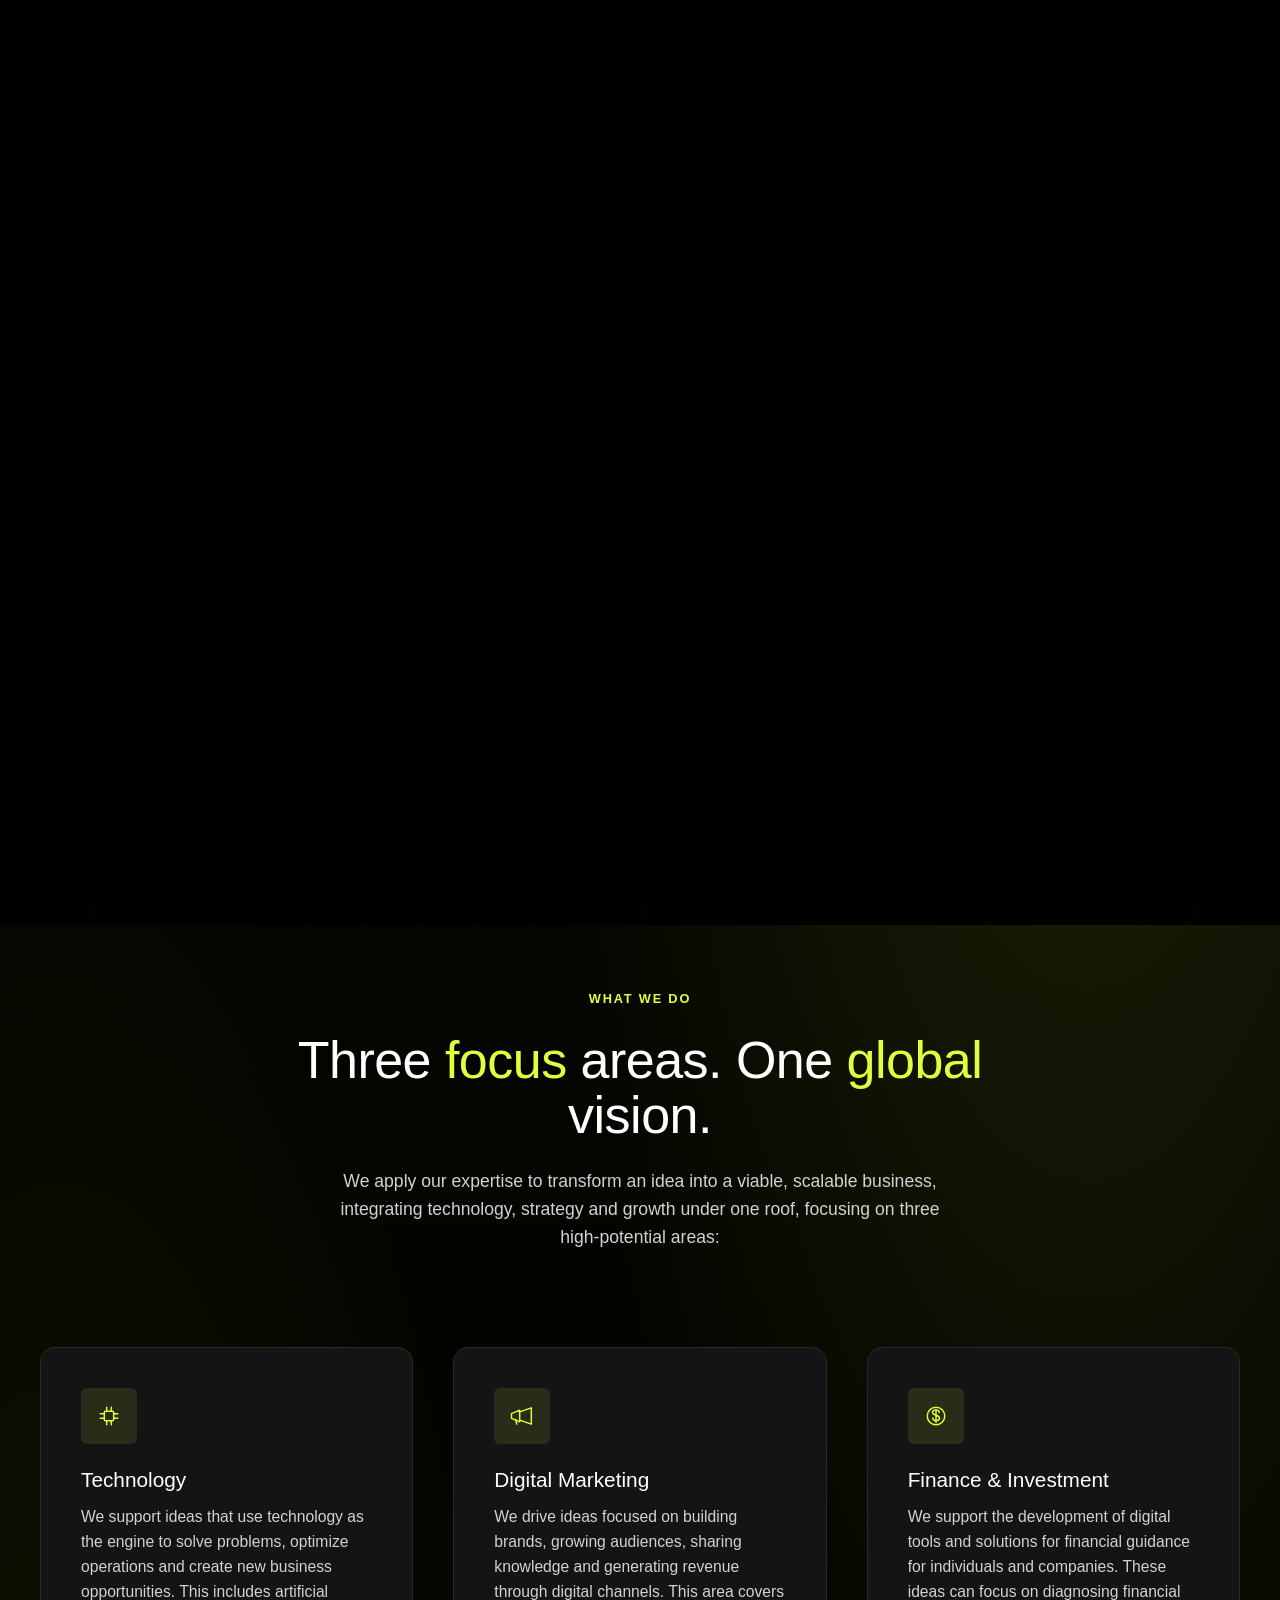
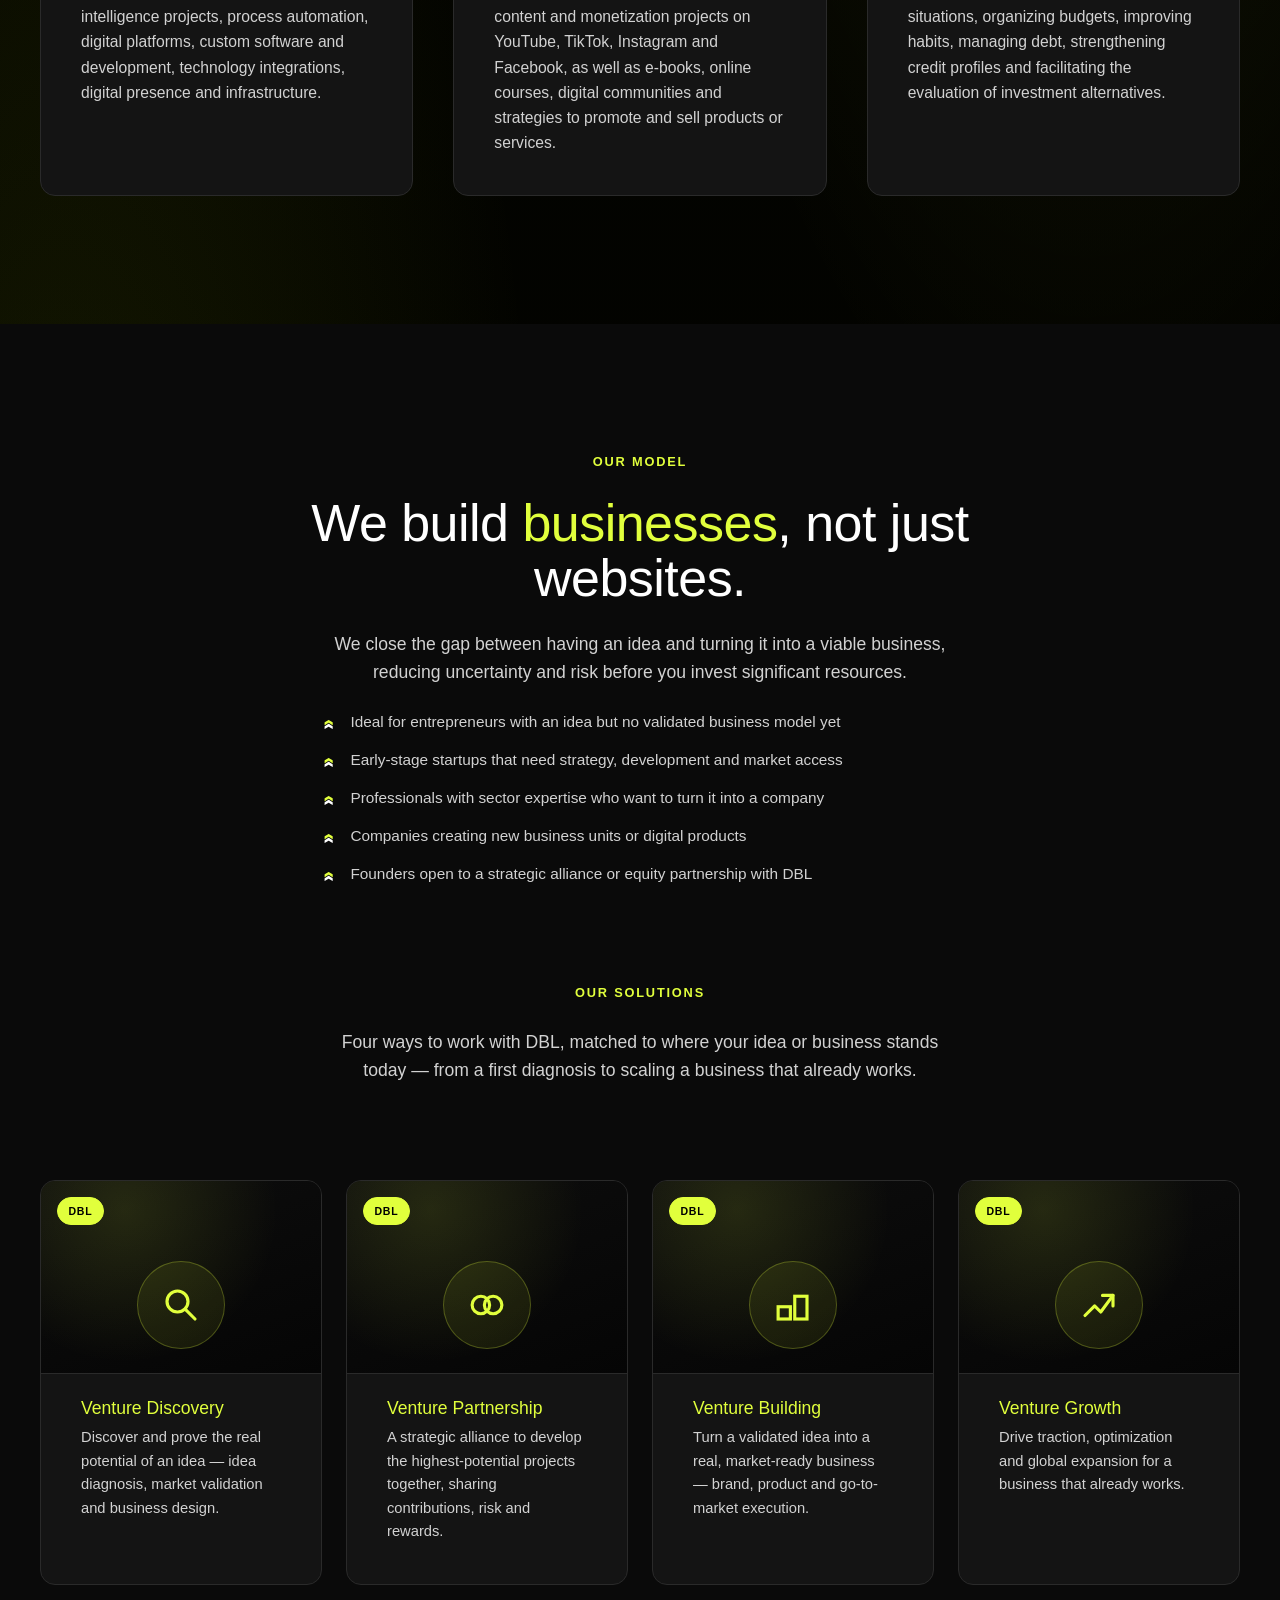
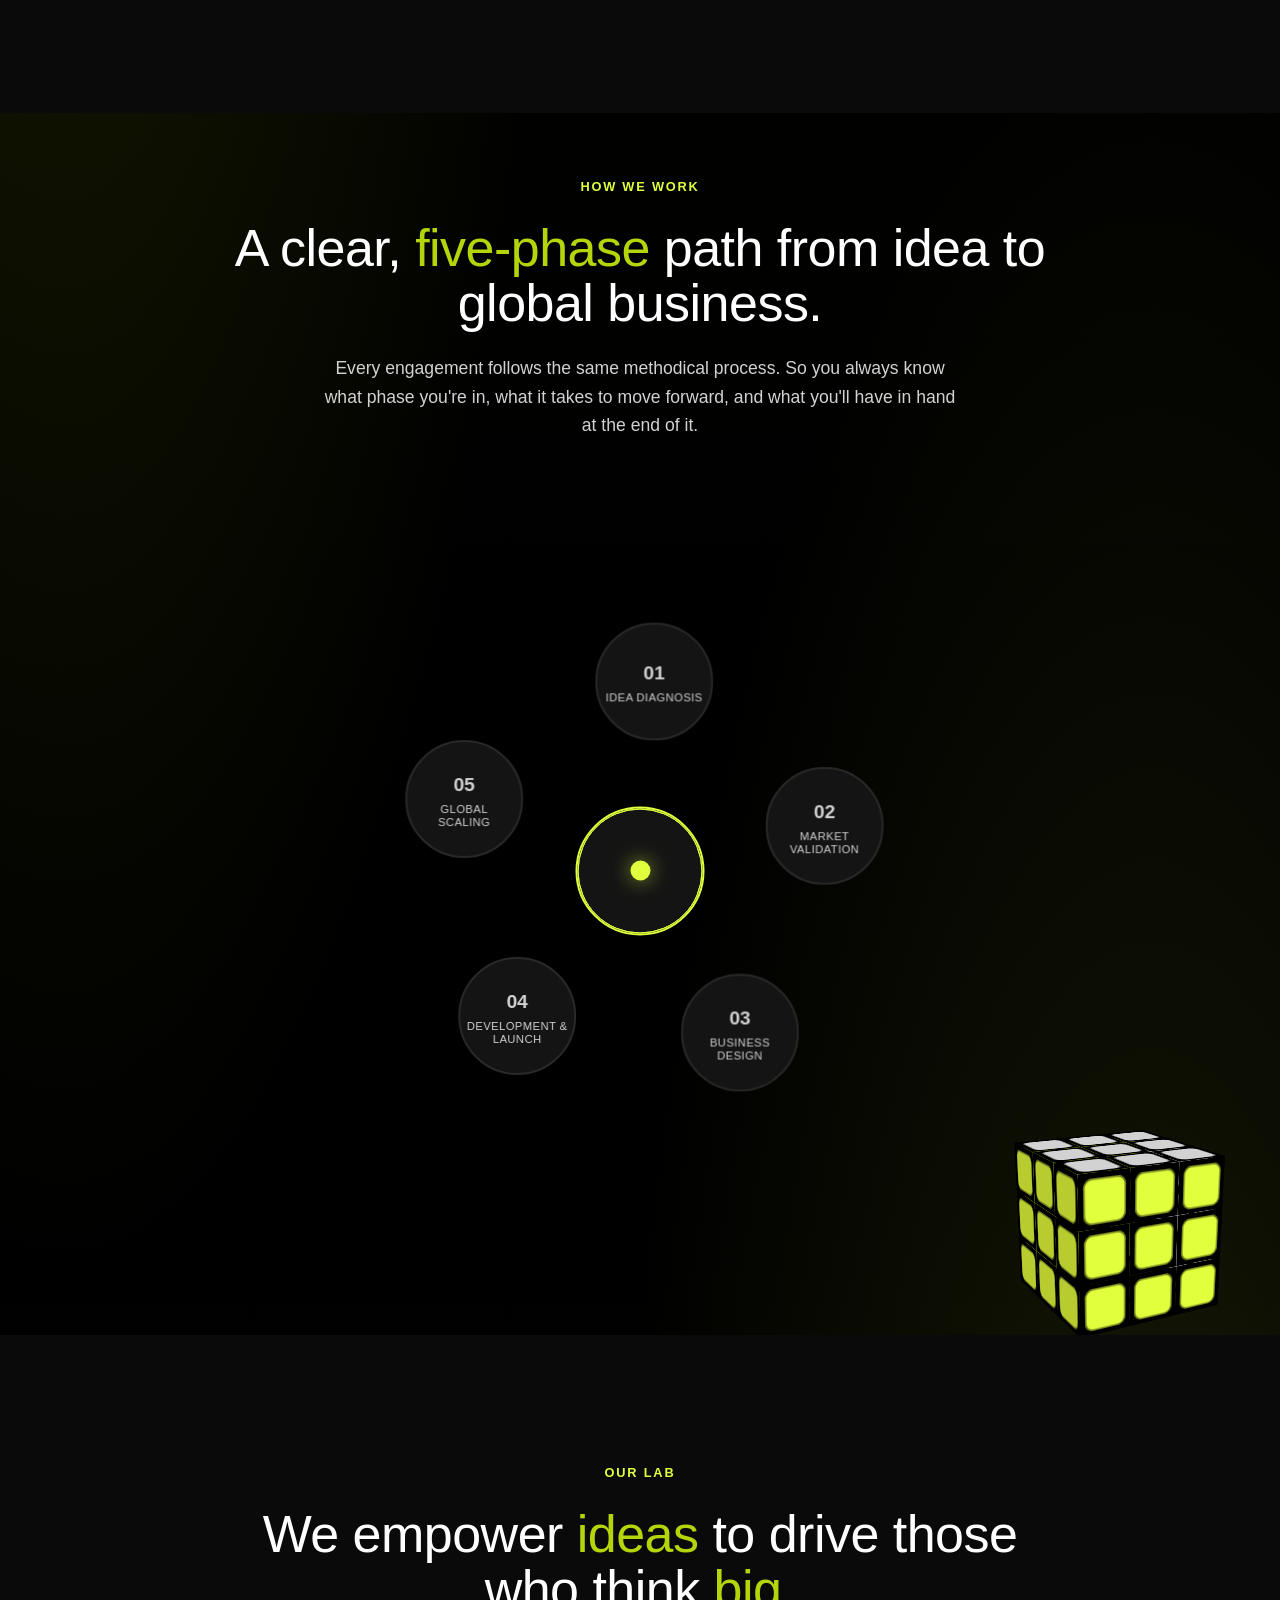
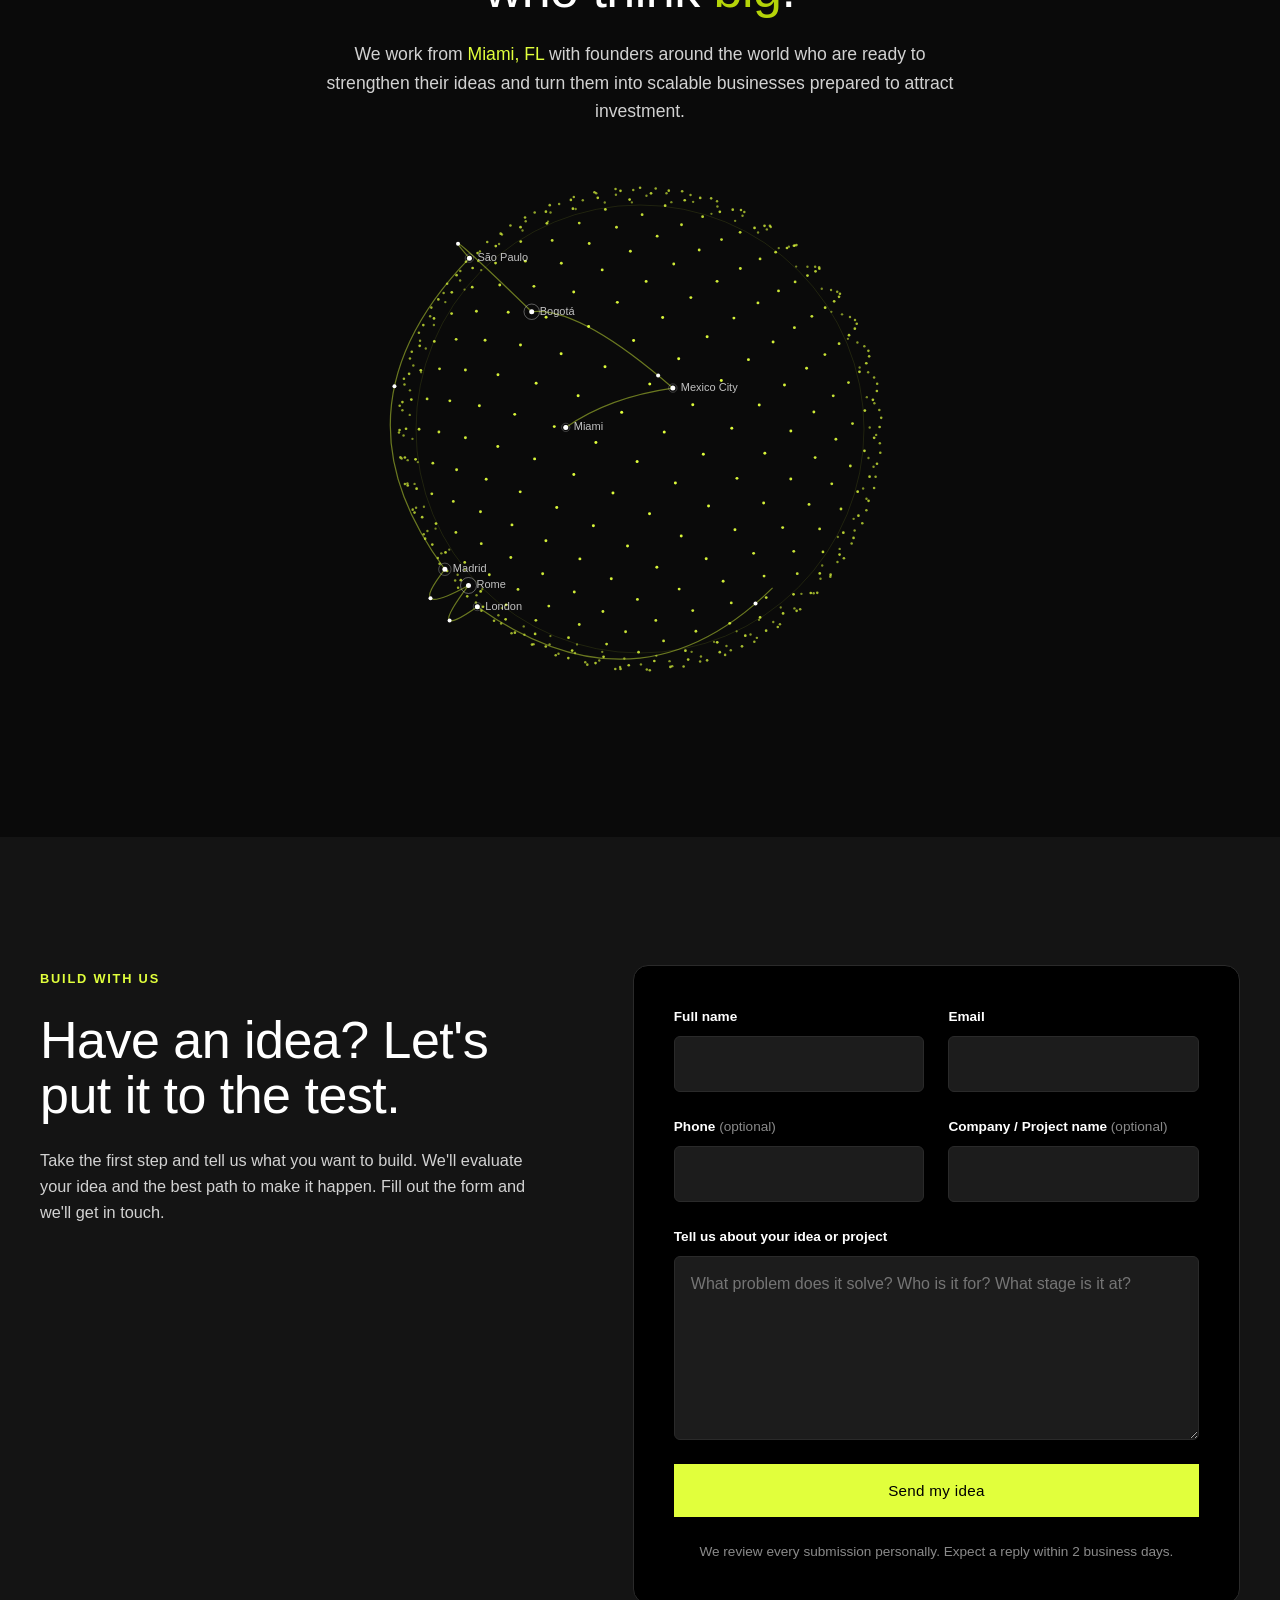
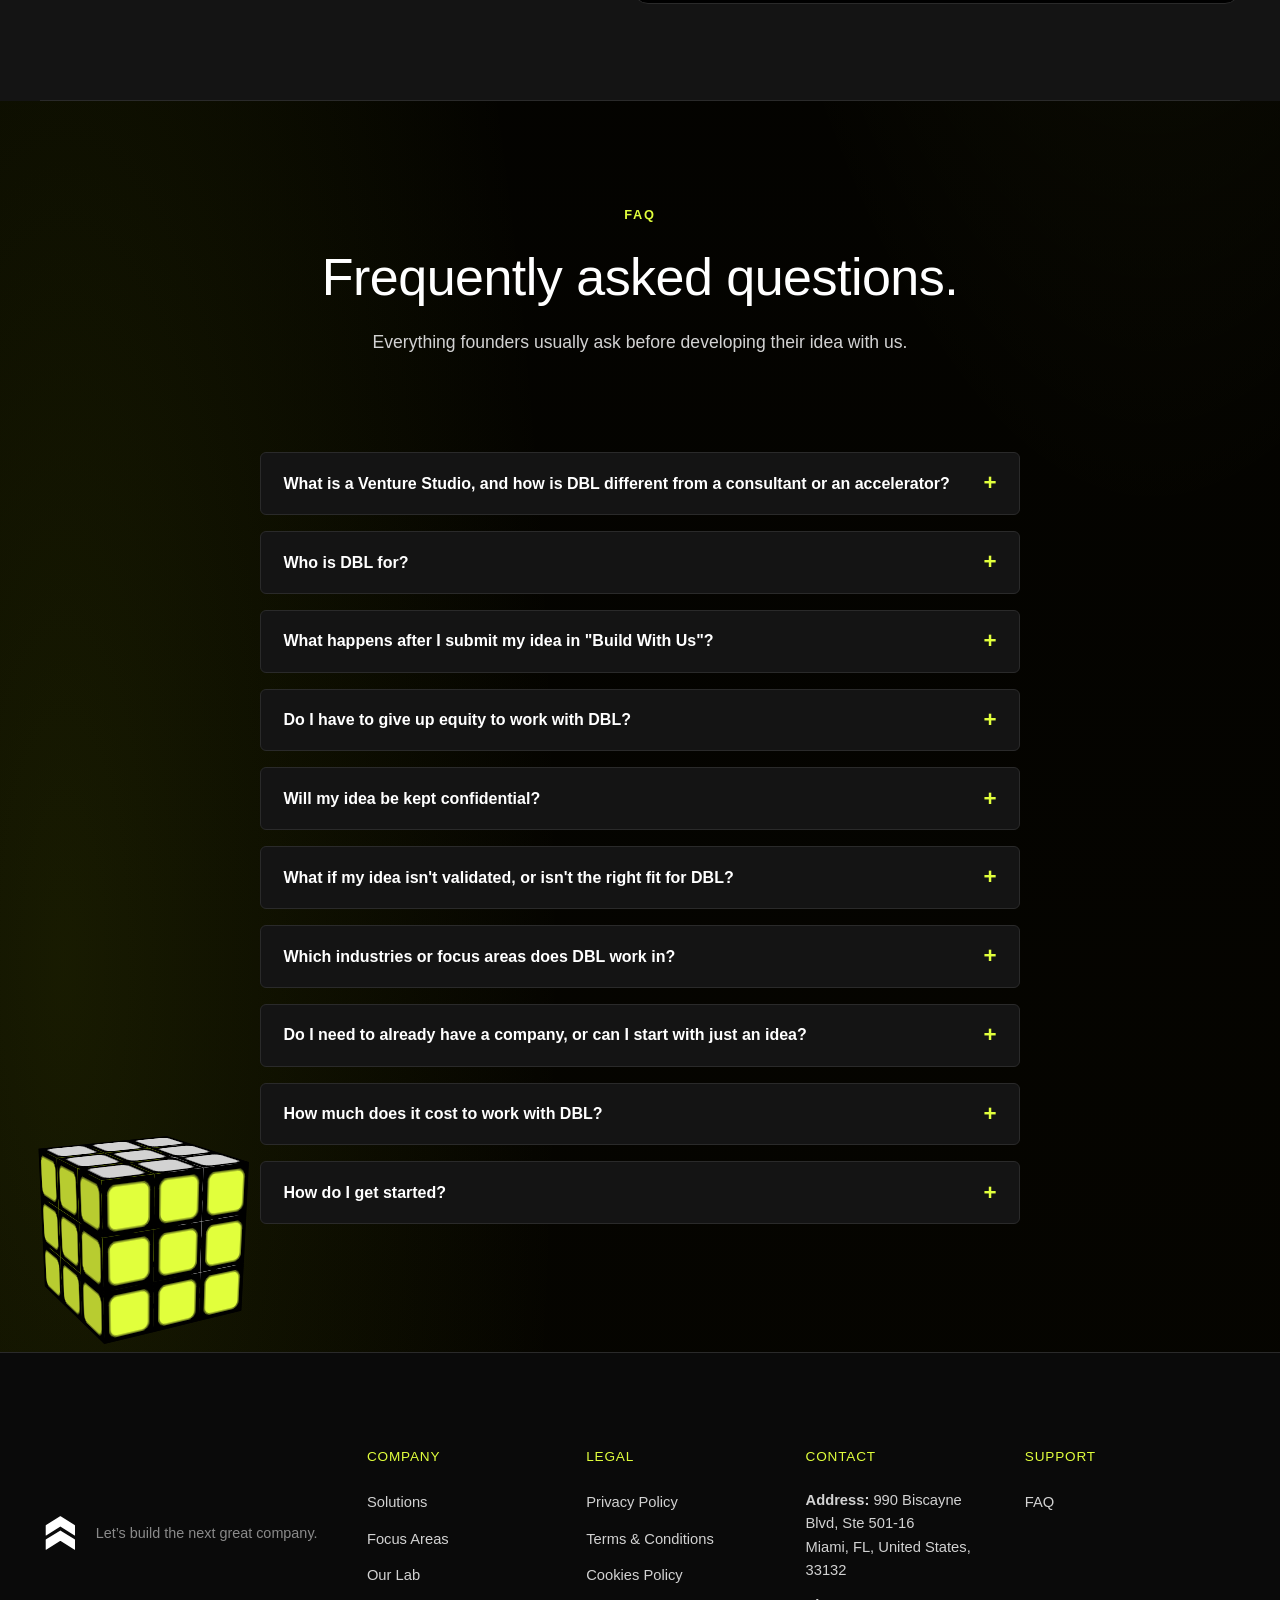
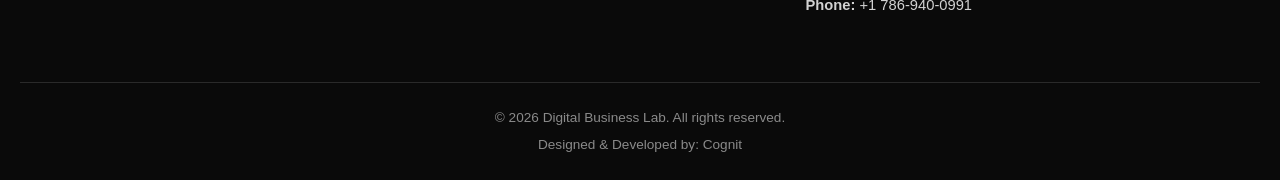
==== index.html @ ba57623e "Hero/FAQ cube margins, true two-tone DBL-icon checklist bullets - Hero cube: moved further from the " ====
<!DOCTYPE html>
<html lang="en">
<head>
  <meta charset="UTF-8">
  <meta name="viewport" content="width=device-width, initial-scale=1.0">
  <title>Digital Business Lab | Venture Studio — From Idea to Global Business</title>
  <meta name="description" content="Digital Business Lab (DBL) is a Venture Studio that validates, builds and scales ideas into global businesses across Technology, Digital Marketing, and Finance & Investment.">
  <meta name="theme-color" content="#000000">

  <!-- SECURITY: the following headers are enforced server-side via vercel.json —
       Content-Security-Policy, X-Frame-Options, Referrer-Policy, Permissions-Policy,
       Strict-Transport-Security. The meta tags below are a client-side fallback only. -->
  <meta http-equiv="X-Content-Type-Options" content="nosniff">
  <meta name="referrer" content="strict-origin-when-cross-origin">

  <!-- TODO once the final domain is registered: add rel="canonical" and
       rel="alternate" hreflang="en" / "es" / "x-default" tags with the real
       absolute URLs (hreflang requires absolute URLs, so these are omitted
       for now rather than pointing at a placeholder domain). -->

  <link rel="icon" href="data:image/svg+xml,%3Csvg xmlns='http://www.w3.org/2000/svg' viewBox='0 0 100 100'%3E%3Cpath d='M50 15 L85 40 L70 40 L70 85 L30 85 L30 40 L15 40 Z' fill='%23E1FF3C'/%3E%3C/svg%3E">

  <link rel="stylesheet" href="styles.css?v=7">
  <noscript><style>.reveal { opacity: 1 !important; transform: none !important; } #pageLoader { display: none !important; }</style></noscript>
</head>
<body>

  <!-- Page-transition loader: DBL's two-chevron icon rises in, one
       chevron after the other, then fades — shown on every page load
       and briefly before an internal navigation. -->
  <div class="page-loader" id="pageLoader" aria-hidden="true">
    <svg viewBox="0 0 448.15 452.19" class="page-loader__svg">
      <path class="page-loader__arrow page-loader__arrow--green" d="M391.45,135.74,234,37a6.91,6.91,0,0,0-7.3,0L69.05,135.74a9.22,9.22,0,0,0-4.41,7.79V250.89a3.12,3.12,0,0,0,4.82,2.48L226.6,154.83a6.91,6.91,0,0,1,7.3,0L391,253.37a3.12,3.12,0,0,0,4.81-2.48V143.53A9.21,9.21,0,0,0,391.45,135.74Z"></path>
      <path class="page-loader__arrow page-loader__arrow--white" d="M391.45,298.13,234,199.37a6.91,6.91,0,0,0-7.3,0L69.05,298.13a9.22,9.22,0,0,0-4.41,7.79V413.28a3.12,3.12,0,0,0,4.82,2.48L226.6,317.22a6.91,6.91,0,0,1,7.3,0L391,415.76a3.12,3.12,0,0,0,4.81-2.48V305.92A9.21,9.21,0,0,0,391.45,298.13Z"></path>
    </svg>
  </div>

  <a class="skip-link" href="#main">Skip to content</a>

  <!-- ============ NAVBAR ============ -->
  <header class="navbar" id="navbar">
    <div class="container navbar__inner">
      <a href="#home" class="navbar__logo" aria-label="Digital Business Lab — Home">
        <svg viewBox="0 0 1116.49 452.19" class="navbar__logo-svg" role="img" aria-hidden="true">
          <path class="cls-1" d="M351.43,157,226.06,78.39a5.48,5.48,0,0,0-5.81,0L94.79,157a7.32,7.32,0,0,0-3.5,6.2v85.46a2.48,2.48,0,0,0,3.83,2L220.21,172.2a5.48,5.48,0,0,1,5.81,0l125.09,78.44a2.48,2.48,0,0,0,3.83-2V163.2A7.33,7.33,0,0,0,351.43,157Z"/><path class="cls-2" d="M351.43,286.27,226.06,207.65a5.53,5.53,0,0,0-5.81,0L94.79,286.27a7.32,7.32,0,0,0-3.5,6.2v85.46a2.48,2.48,0,0,0,3.83,2l125.09-78.43a5.48,5.48,0,0,1,5.81,0L351.11,379.9a2.48,2.48,0,0,0,3.83-2V292.47A7.33,7.33,0,0,0,351.43,286.27Z"/><path class="cls-1" d="M555.32,91Q527.43,77,490.9,77H389V301.37H490.9q36.54,0,64.42-13.94t43.58-39.1q15.71-25.15,15.7-59.13,0-34.29-15.7-59.28T555.32,91Zm-2.41,135.08a61.57,61.57,0,0,1-25.63,24.19q-16.51,8.5-38.94,8.49H440.91V119.66h47.43q22.43,0,38.94,8.49a62,62,0,0,1,25.63,24q9.14,15.54,9.14,37Q562.05,210.35,552.91,226.06Z"/><path class="cls-1" d="M810.09,186.8q-3-1.25-6.06-2.26A56.11,56.11,0,0,0,824.83,166q8.65-13,8.65-30.61,0-26.27-21.31-42.3T748.56,77H639V301.37H755q44.22,0,67-16.19t22.75-45q0-19.54-9.13-33T810.09,186.8Zm-67.94-70.66q18.9,0,29,6.57t10.1,19.7q0,13.47-10.1,20t-29,6.57h-51.6V116.14ZM781.73,255.7q-10.43,6.57-30.61,6.57H690.55V206.83h60.57q20.19,0,30.61,6.89t10.41,21Q792.14,249.13,781.73,255.7Z"/><polygon class="cls-1" points="921.29 259.06 921.29 77.04 869.38 77.04 869.38 301.37 1033.78 301.37 1033.78 259.06 921.29 259.06"/><path class="cls-2" d="M423.69,335.87A29.67,29.67,0,0,0,410.25,333H389v46.8h21.26a29.67,29.67,0,0,0,13.44-2.91,22.13,22.13,0,0,0,9.09-8.15,24.91,24.91,0,0,0,0-24.71A22.2,22.2,0,0,0,423.69,335.87Zm-.5,28.18a12.91,12.91,0,0,1-5.35,5.05,17.55,17.55,0,0,1-8.12,1.77h-9.9v-29h9.9a17.55,17.55,0,0,1,8.12,1.78,12.94,12.94,0,0,1,5.35,5,16.57,16.57,0,0,1,0,15.41Z"/><path class="cls-2" d="M450.3,328.72a6.88,6.88,0,0,0-4.68-1.57,6.58,6.58,0,0,0-4.68,1.67,5.65,5.65,0,0,0,0,8.29,6.62,6.62,0,0,0,4.68,1.67,6.49,6.49,0,0,0,4.71-1.71,5.71,5.71,0,0,0,1.77-4.31A5.12,5.12,0,0,0,450.3,328.72Z"/><rect class="cls-2" x="440.4" y="343.79" width="10.43" height="35.97"/><path class="cls-2" d="M484.66,348.35a12.24,12.24,0,0,0-3.88-3.25,16.85,16.85,0,0,0-8-1.84,19.05,19.05,0,0,0-9.06,2.14,16.7,16.7,0,0,0-6.49,6.05,17.3,17.3,0,0,0,6.49,24.4,18.84,18.84,0,0,0,9.06,2.17,16.63,16.63,0,0,0,8-1.87,12.07,12.07,0,0,0,3.34-2.65v1.58q0,4.88-2.5,7.35c-1.68,1.65-4.36,2.48-8.06,2.48a22.88,22.88,0,0,1-6.92-1.11,16.82,16.82,0,0,1-5.78-3l-4.15,7.49a21.41,21.41,0,0,0,7.86,3.71,38.57,38.57,0,0,0,9.79,1.23q9.76,0,15-4.74t5.21-14.78V343.79h-9.89Zm-1.61,16.9a8.09,8.09,0,0,1-3.34,3.11,11.37,11.37,0,0,1-9.76,0,8.38,8.38,0,0,1-3.38-3.11,9.33,9.33,0,0,1,0-9.26,8.5,8.5,0,0,1,3.38-3.07,11.37,11.37,0,0,1,9.76,0,8.2,8.2,0,0,1,3.34,3.07,9.46,9.46,0,0,1,0,9.26Z"/><rect class="cls-2" x="501.17" y="343.79" width="10.43" height="35.97"/><path class="cls-2" d="M511.06,328.72a6.85,6.85,0,0,0-4.68-1.57,6.57,6.57,0,0,0-4.67,1.67,5.65,5.65,0,0,0,0,8.29,6.61,6.61,0,0,0,4.67,1.67,6.5,6.5,0,0,0,4.72-1.71,5.71,5.71,0,0,0,1.77-4.31A5.09,5.09,0,0,0,511.06,328.72Z"/><path class="cls-2" d="M534.4,372a4.37,4.37,0,0,1-3.28-1.23,4.85,4.85,0,0,1-1.2-3.51V352.62h9v-8h-9v-8.76H519.49v8.76h-5.55v8h5.55v14.77q0,6.42,3.54,9.66t9.9,3.24a19.2,19.2,0,0,0,4.64-.56,11.5,11.5,0,0,0,3.85-1.71l-2.81-7.35A6.72,6.72,0,0,1,534.4,372Z"/><path class="cls-2" d="M571.5,347.14q-4.54-3.88-12.77-3.88a31.59,31.59,0,0,0-8.42,1.14,22.35,22.35,0,0,0-7.09,3.2l3.74,7.29a15.13,15.13,0,0,1,4.72-2.44,18.19,18.19,0,0,1,5.65-.9c2.8,0,4.89.62,6.25,1.87a6.73,6.73,0,0,1,2,5.21h-8.29a24,24,0,0,0-8.89,1.38,10.29,10.29,0,0,0-5,3.77,10.13,10.13,0,0,0-1.57,5.62,10,10,0,0,0,1.61,5.55,11,11,0,0,0,4.61,3.91,16.61,16.61,0,0,0,7.22,1.43,15,15,0,0,0,7.76-1.8,9.14,9.14,0,0,0,3.2-3.22v4.49H576V359.24Q576,351,571.5,347.14ZM562.61,372a9,9,0,0,1-4.68,1.24,7,7,0,0,1-4.31-1.17,3.75,3.75,0,0,1-1.57-3.18,3.82,3.82,0,0,1,1.37-3q1.37-1.2,5-1.2h7.16v3.67A7.14,7.14,0,0,1,562.61,372Z"/><rect class="cls-2" x="582.4" y="330.15" width="10.43" height="49.6"/><path class="cls-2" d="M651.72,355.86c-.41-.17-.84-.33-1.27-.47a11.75,11.75,0,0,0,4.35-3.88,11.24,11.24,0,0,0,1.8-6.38,10.5,10.5,0,0,0-4.44-8.82Q647.71,333,638.88,333H616v46.8h24.2q9.22,0,14-3.38a10.87,10.87,0,0,0,4.75-9.39,11.88,11.88,0,0,0-1.91-6.88A11.67,11.67,0,0,0,651.72,355.86Zm-14.17-14.74a11.15,11.15,0,0,1,6.05,1.37,4.57,4.57,0,0,1,2.1,4.11,4.65,4.65,0,0,1-2.1,4.18,11.15,11.15,0,0,1-6.05,1.37H626.78v-11Zm8.25,29.11a12,12,0,0,1-6.38,1.37H626.78V360h12.64a11.59,11.59,0,0,1,6.38,1.44,4.87,4.87,0,0,1,2.18,4.37A4.79,4.79,0,0,1,645.8,370.23Z"/><path class="cls-2" d="M689.16,361.58a12.29,12.29,0,0,1-1.07,5.44,7.2,7.2,0,0,1-2.94,3.21,8.72,8.72,0,0,1-4.28,1,6.86,6.86,0,0,1-5.38-2.11q-1.9-2.1-1.91-6.58V343.79H663.15v20.33a19,19,0,0,0,1.94,9.12,12.28,12.28,0,0,0,5.45,5.32,17.74,17.74,0,0,0,8,1.73,15.78,15.78,0,0,0,7.65-1.9,12.05,12.05,0,0,0,3.51-2.86v4.23h9.9v-36H689.16Z"/><path class="cls-2" d="M731,360.87a16.86,16.86,0,0,0-4.24-1.7,38.87,38.87,0,0,0-4.65-.9c-1.54-.2-3-.44-4.24-.71a10.6,10.6,0,0,1-3.11-1.06,2.18,2.18,0,0,1-1.17-2,2.76,2.76,0,0,1,1.6-2.41,10.56,10.56,0,0,1,5.08-.93,24.26,24.26,0,0,1,5.12.57,17.54,17.54,0,0,1,5.25,2.1l3.47-7.42a20.55,20.55,0,0,0-6.35-2.34,36.64,36.64,0,0,0-7.49-.8,24,24,0,0,0-9,1.5,13.13,13.13,0,0,0-5.72,4.11,9.69,9.69,0,0,0-2,6,9.58,9.58,0,0,0,1.17,5,8.66,8.66,0,0,0,3.11,3.08,15.32,15.32,0,0,0,4.27,1.7c1.56.38,3.11.68,4.65.91s3,.44,4.25.67a10.23,10.23,0,0,1,3.1,1,2.06,2.06,0,0,1,1.17,1.91,2.67,2.67,0,0,1-1.5,2.41,10.88,10.88,0,0,1-5.11.87,24.28,24.28,0,0,1-6.66-1,22.89,22.89,0,0,1-5.84-2.51l-3.48,7.49a21.93,21.93,0,0,0,6.72,2.77,34.86,34.86,0,0,0,8.86,1.1,25.41,25.41,0,0,0,9.19-1.47,13.18,13.18,0,0,0,5.78-4,9.36,9.36,0,0,0,2-5.92,9.22,9.22,0,0,0-1.21-5A9,9,0,0,0,731,360.87Z"/><path class="cls-2" d="M748.52,328.72a6.85,6.85,0,0,0-4.68-1.57,6.61,6.61,0,0,0-4.68,1.67,5.67,5.67,0,0,0,0,8.29,6.66,6.66,0,0,0,4.68,1.67,6.53,6.53,0,0,0,4.72-1.71,5.71,5.71,0,0,0,1.77-4.31A5.09,5.09,0,0,0,748.52,328.72Z"/><rect class="cls-2" x="738.63" y="343.79" width="10.43" height="35.97"/><path class="cls-2" d="M785.19,345a16.81,16.81,0,0,0-7.65-1.7,17,17,0,0,0-8.23,1.94,13.16,13.16,0,0,0-3.67,2.88v-4.29h-10v36H766.1V362a11.84,11.84,0,0,1,1.11-5.48,7.16,7.16,0,0,1,3.07-3.18,9.45,9.45,0,0,1,4.45-1,6.93,6.93,0,0,1,5.38,2.08q1.9,2.07,1.9,6.41v19h10.43V359.17a18.51,18.51,0,0,0-1.93-9A12.45,12.45,0,0,0,785.19,345Z"/><path class="cls-2" d="M825.1,345.5a21.46,21.46,0,0,0-19.35.13,17.85,17.85,0,0,0-6.86,6.55,18.32,18.32,0,0,0-2.5,9.6,17.5,17.5,0,0,0,9.72,16.11,25.53,25.53,0,0,0,19.43.9,16.17,16.17,0,0,0,6.21-4.31l-5.55-6a12.32,12.32,0,0,1-4,2.61,13.56,13.56,0,0,1-5.05.87,12.47,12.47,0,0,1-5.58-1.17,8.49,8.49,0,0,1-3.68-3.41,9.48,9.48,0,0,1-1-2.64h27.2c0-.45.09-.93.14-1.44s.06-1,.06-1.37a19.23,19.23,0,0,0-2.47-10A16.73,16.73,0,0,0,825.1,345.5Zm-14.17,6.82a9.3,9.3,0,0,1,4.71-1.17,9.13,9.13,0,0,1,4.68,1.17,8.29,8.29,0,0,1,3.14,3.24,9,9,0,0,1,1,3.07H806.76a9.29,9.29,0,0,1,1-3A8.2,8.2,0,0,1,810.93,352.32Z"/><path class="cls-2" d="M866.05,363.88a9,9,0,0,0-3.11-3,16.93,16.93,0,0,0-4.25-1.7,38.71,38.71,0,0,0-4.64-.9c-1.54-.2-3-.44-4.25-.71a10.71,10.71,0,0,1-3.11-1.06,2.18,2.18,0,0,1-1.17-2,2.77,2.77,0,0,1,1.61-2.41,10.53,10.53,0,0,1,5.08-.93,24.17,24.17,0,0,1,5.11.57,17.54,17.54,0,0,1,5.25,2.1l3.48-7.42a20.65,20.65,0,0,0-6.35-2.34,36.64,36.64,0,0,0-7.49-.8,24.07,24.07,0,0,0-9,1.5,13.19,13.19,0,0,0-5.72,4.11,9.75,9.75,0,0,0-2,6,9.58,9.58,0,0,0,1.17,5,8.74,8.74,0,0,0,3.11,3.08,15.38,15.38,0,0,0,4.28,1.7c1.56.38,3.11.68,4.65.91s3,.44,4.24.67a10.3,10.3,0,0,1,3.11,1,2.06,2.06,0,0,1,1.17,1.91,2.67,2.67,0,0,1-1.5,2.41,10.93,10.93,0,0,1-5.12.87,24.27,24.27,0,0,1-6.65-1,23.12,23.12,0,0,1-5.85-2.51l-3.48,7.49a21.93,21.93,0,0,0,6.72,2.77,34.92,34.92,0,0,0,8.86,1.1,25.41,25.41,0,0,0,9.19-1.47,13.16,13.16,0,0,0,5.79-4,9.41,9.41,0,0,0,2-5.92A9.23,9.23,0,0,0,866.05,363.88Z"/><path class="cls-2" d="M895.36,360.87a16.86,16.86,0,0,0-4.24-1.7,38.87,38.87,0,0,0-4.65-.9c-1.54-.2-3-.44-4.24-.71a10.6,10.6,0,0,1-3.11-1.06,2.18,2.18,0,0,1-1.17-2,2.76,2.76,0,0,1,1.6-2.41,10.53,10.53,0,0,1,5.08-.93,24.26,24.26,0,0,1,5.12.57,17.39,17.39,0,0,1,5.24,2.1l3.48-7.42a20.55,20.55,0,0,0-6.35-2.34,36.64,36.64,0,0,0-7.49-.8,24.11,24.11,0,0,0-9,1.5,13.15,13.15,0,0,0-5.71,4.11,9.69,9.69,0,0,0-2,6,9.58,9.58,0,0,0,1.17,5,8.71,8.71,0,0,0,3.1,3.08,15.5,15.5,0,0,0,4.28,1.7c1.56.38,3.11.68,4.65.91s2.95.44,4.24.67a10.21,10.21,0,0,1,3.11,1,2.06,2.06,0,0,1,1.17,1.91,2.67,2.67,0,0,1-1.5,2.41,10.9,10.9,0,0,1-5.12.87,24.27,24.27,0,0,1-6.65-1,23.12,23.12,0,0,1-5.85-2.51l-3.47,7.49a21.82,21.82,0,0,0,6.72,2.77,34.84,34.84,0,0,0,8.85,1.1,25.46,25.46,0,0,0,9.2-1.47,13.18,13.18,0,0,0,5.78-4,9.35,9.35,0,0,0,2-5.92,9.23,9.23,0,0,0-1.2-5A9,9,0,0,0,895.36,360.87Z"/><polygon class="cls-2" points="930.42 332.96 919.6 332.96 919.6 379.76 953.89 379.76 953.89 370.94 930.42 370.94 930.42 332.96"/><path class="cls-2" d="M983.71,347.14q-4.56-3.88-12.77-3.88a31.67,31.67,0,0,0-8.43,1.14,22.39,22.39,0,0,0-7.08,3.2l3.74,7.29a15,15,0,0,1,4.71-2.44,18.24,18.24,0,0,1,5.65-.9q4.22,0,6.25,1.87a6.73,6.73,0,0,1,2,5.21h-8.29a24,24,0,0,0-8.89,1.38,10.31,10.31,0,0,0-5,3.77,10.63,10.63,0,0,0,0,11.17,11,11,0,0,0,4.62,3.91,16.57,16.57,0,0,0,7.22,1.43,14.92,14.92,0,0,0,7.75-1.8,9.08,9.08,0,0,0,3.21-3.22v4.49h9.76V359.24Q988.25,351,983.71,347.14Zm-8.9,24.9a9,9,0,0,1-4.68,1.24,7.09,7.09,0,0,1-4.31-1.17,3.77,3.77,0,0,1-1.57-3.18,3.85,3.85,0,0,1,1.37-3q1.38-1.2,5-1.2h7.15v3.67A7,7,0,0,1,974.81,372Z"/><path class="cls-2" d="M1031.4,352a16.82,16.82,0,0,0-6.41-6.42,18.38,18.38,0,0,0-9.13-2.27,15.44,15.44,0,0,0-8,2,12.06,12.06,0,0,0-2.88,2.36V330.15H994.6v49.61h10v-4.17a12,12,0,0,0,3.15,2.7,15.76,15.76,0,0,0,8.15,2A18.08,18.08,0,0,0,1025,378a17,17,0,0,0,6.41-6.45,21.35,21.35,0,0,0,0-19.59ZM1022,367.09a8.73,8.73,0,0,1-7.92,4.65,9.07,9.07,0,0,1-4.68-1.21,8.44,8.44,0,0,1-3.28-3.44,12.44,12.44,0,0,1,0-10.66,8.55,8.55,0,0,1,3.28-3.41,9.16,9.16,0,0,1,4.68-1.2,8.74,8.74,0,0,1,7.92,4.61,12.16,12.16,0,0,1,0,10.66Z"/>
        </svg>
      </a>

      <nav class="navbar__nav" id="primary-nav" aria-label="Primary">
        <ul class="navbar__links">
          <li><a href="#solutions">Solutions</a></li>
          <li><a href="#focus-areas">Focus Areas</a></li>
          <li><a href="#about">Our Lab</a></li>
        </ul>
        <a href="#build-with-us" class="btn btn--spin navbar__cta">
          <span class="btn__spin-ring" aria-hidden="true"></span>
          <span class="btn__spin-static" aria-hidden="true"></span>
          <span class="btn__spin-content">
            Share Your Idea
            <svg class="btn__spin-arrow" xmlns="http://www.w3.org/2000/svg" width="14" height="14" viewBox="0 0 24 24" fill="none" stroke="currentColor" stroke-width="2" stroke-linecap="round" stroke-linejoin="round" aria-hidden="true">
              <path d="M5 12h14" />
              <path d="m12 5 7 7-7 7" />
            </svg>
          </span>
        </a>
      </nav>

      <div class="lang-switch" aria-label="Language">
        <a href="/" class="lang-switch__link is-active">EN</a>
        <span class="lang-switch__sep" aria-hidden="true">|</span>
        <a href="/es/" class="lang-switch__link">ES</a>
      </div>

      <button class="navbar__toggle" id="navToggle" aria-expanded="false" aria-controls="primary-nav" aria-label="Toggle navigation menu">
        <span></span><span></span><span></span>
      </button>
    </div>
  </header>

  <main id="main">

    <!-- ============ HERO ============ -->
    <section class="hero" id="home">
      <div class="hero__bg" aria-hidden="true">
        <svg viewBox="0 0 1440 900" preserveAspectRatio="xMidYMid slice" class="hero__bg-svg">
          <defs>
            <pattern id="grid" width="60" height="60" patternUnits="userSpaceOnUse">
              <path d="M 60 0 L 0 0 0 60" fill="none" stroke="rgba(225,255,60,0.05)" stroke-width="1"/>
            </pattern>
          </defs>
          <rect width="1440" height="900" fill="url(#grid)"/>
        </svg>
      </div>

      <!-- Signature brand artifact: a real 3D Rubik's cube built from
           26 cubies (transform-style: preserve-3d). Rows spin around the
           vertical axis and, nested inside each row, columns spin around
           the horizontal axis — both directions at once, like solving a
           real cube — while the whole cube also tumbles, in DBL's own
           palette instead of the classic 6 colors. -->
      <div class="rubik3d rubik3d--hero" aria-hidden="true">
        <div class="rubik3d__cube">
          <div class="rubik3d__row rubik3d__row--top">
            <div class="rubik3d__col rubik3d__col--left">
              <div class="rubik3d__cubie" style="--cx:-1;--cy:1;--cz:-1">
                <div class="rubik3d__face rubik3d__face--back"></div>
                <div class="rubik3d__face rubik3d__face--left"></div>
                <div class="rubik3d__face rubik3d__face--top"></div>
              </div>
              <div class="rubik3d__cubie" style="--cx:-1;--cy:1;--cz:0">
                <div class="rubik3d__face rubik3d__face--left"></div>
                <div class="rubik3d__face rubik3d__face--top"></div>
              </div>
              <div class="rubik3d__cubie" style="--cx:-1;--cy:1;--cz:1">
                <div class="rubik3d__face rubik3d__face--front"></div>
                <div class="rubik3d__face rubik3d__face--left"></div>
                <div class="rubik3d__face rubik3d__face--top"></div>
              </div>
            </div>
            <div class="rubik3d__col rubik3d__col--mid">
              <div class="rubik3d__cubie" style="--cx:0;--cy:1;--cz:-1">
                <div class="rubik3d__face rubik3d__face--back"></div>
                <div class="rubik3d__face rubik3d__face--top"></div>
              </div>
              <div class="rubik3d__cubie" style="--cx:0;--cy:1;--cz:0">
                <div class="rubik3d__face rubik3d__face--top"></div>
              </div>
              <div class="rubik3d__cubie" style="--cx:0;--cy:1;--cz:1">
                <div class="rubik3d__face rubik3d__face--front"></div>
                <div class="rubik3d__face rubik3d__face--top"></div>
              </div>
            </div>
            <div class="rubik3d__col rubik3d__col--right">
              <div class="rubik3d__cubie" style="--cx:1;--cy:1;--cz:-1">
                <div class="rubik3d__face rubik3d__face--back"></div>
                <div class="rubik3d__face rubik3d__face--right"></div>
                <div class="rubik3d__face rubik3d__face--top"></div>
              </div>
              <div class="rubik3d__cubie" style="--cx:1;--cy:1;--cz:0">
                <div class="rubik3d__face rubik3d__face--right"></div>
                <div class="rubik3d__face rubik3d__face--top"></div>
              </div>
              <div class="rubik3d__cubie" style="--cx:1;--cy:1;--cz:1">
                <div class="rubik3d__face rubik3d__face--front"></div>
                <div class="rubik3d__face rubik3d__face--right"></div>
                <div class="rubik3d__face rubik3d__face--top"></div>
              </div>
            </div>
          </div>
          <div class="rubik3d__row rubik3d__row--mid">
            <div class="rubik3d__col rubik3d__col--left">
              <div class="rubik3d__cubie" style="--cx:-1;--cy:0;--cz:-1">
                <div class="rubik3d__face rubik3d__face--back"></div>
                <div class="rubik3d__face rubik3d__face--left"></div>
              </div>
              <div class="rubik3d__cubie" style="--cx:-1;--cy:0;--cz:0">
                <div class="rubik3d__face rubik3d__face--left"></div>
              </div>
              <div class="rubik3d__cubie" style="--cx:-1;--cy:0;--cz:1">
                <div class="rubik3d__face rubik3d__face--front"></div>
                <div class="rubik3d__face rubik3d__face--left"></div>
              </div>
            </div>
            <div class="rubik3d__col rubik3d__col--mid">
              <div class="rubik3d__cubie" style="--cx:0;--cy:0;--cz:-1">
                <div class="rubik3d__face rubik3d__face--back"></div>
              </div>
              <div class="rubik3d__cubie" style="--cx:0;--cy:0;--cz:1">
                <div class="rubik3d__face rubik3d__face--front"></div>
              </div>
            </div>
            <div class="rubik3d__col rubik3d__col--right">
              <div class="rubik3d__cubie" style="--cx:1;--cy:0;--cz:-1">
                <div class="rubik3d__face rubik3d__face--back"></div>
                <div class="rubik3d__face rubik3d__face--right"></div>
              </div>
              <div class="rubik3d__cubie" style="--cx:1;--cy:0;--cz:0">
                <div class="rubik3d__face rubik3d__face--right"></div>
              </div>
              <div class="rubik3d__cubie" style="--cx:1;--cy:0;--cz:1">
                <div class="rubik3d__face rubik3d__face--front"></div>
                <div class="rubik3d__face rubik3d__face--right"></div>
              </div>
            </div>
          </div>
          <div class="rubik3d__row rubik3d__row--bottom">
            <div class="rubik3d__col rubik3d__col--left">
              <div class="rubik3d__cubie" style="--cx:-1;--cy:-1;--cz:-1">
                <div class="rubik3d__face rubik3d__face--back"></div>
                <div class="rubik3d__face rubik3d__face--left"></div>
                <div class="rubik3d__face rubik3d__face--bottom"></div>
              </div>
              <div class="rubik3d__cubie" style="--cx:-1;--cy:-1;--cz:0">
                <div class="rubik3d__face rubik3d__face--left"></div>
                <div class="rubik3d__face rubik3d__face--bottom"></div>
              </div>
              <div class="rubik3d__cubie" style="--cx:-1;--cy:-1;--cz:1">
                <div class="rubik3d__face rubik3d__face--front"></div>
                <div class="rubik3d__face rubik3d__face--left"></div>
                <div class="rubik3d__face rubik3d__face--bottom"></div>
              </div>
            </div>
            <div class="rubik3d__col rubik3d__col--mid">
              <div class="rubik3d__cubie" style="--cx:0;--cy:-1;--cz:-1">
                <div class="rubik3d__face rubik3d__face--back"></div>
                <div class="rubik3d__face rubik3d__face--bottom"></div>
              </div>
              <div class="rubik3d__cubie" style="--cx:0;--cy:-1;--cz:0">
                <div class="rubik3d__face rubik3d__face--bottom"></div>
              </div>
              <div class="rubik3d__cubie" style="--cx:0;--cy:-1;--cz:1">
                <div class="rubik3d__face rubik3d__face--front"></div>
                <div class="rubik3d__face rubik3d__face--bottom"></div>
              </div>
            </div>
            <div class="rubik3d__col rubik3d__col--right">
              <div class="rubik3d__cubie" style="--cx:1;--cy:-1;--cz:-1">
                <div class="rubik3d__face rubik3d__face--back"></div>
                <div class="rubik3d__face rubik3d__face--right"></div>
                <div class="rubik3d__face rubik3d__face--bottom"></div>
              </div>
              <div class="rubik3d__cubie" style="--cx:1;--cy:-1;--cz:0">
                <div class="rubik3d__face rubik3d__face--right"></div>
                <div class="rubik3d__face rubik3d__face--bottom"></div>
              </div>
              <div class="rubik3d__cubie" style="--cx:1;--cy:-1;--cz:1">
                <div class="rubik3d__face rubik3d__face--front"></div>
                <div class="rubik3d__face rubik3d__face--right"></div>
                <div class="rubik3d__face rubik3d__face--bottom"></div>
              </div>
            </div>
          </div>
        </div>
      </div>

      <div class="container hero__content reveal">
        <h1 class="hero__title">Let&rsquo;s build the next <span class="text-accent">great company</span>.</h1>
        <p class="hero__subtitle">
          Digital Business Lab partners with founders, entrepreneurs and early-stage companies to validate,
          build and scale high-potential ideas into real businesses, reducing risk before you invest the
          resources to grow.
        </p>
        <div class="hero__actions">
          <a href="#build-with-us" class="btn btn--spin">
            <span class="btn__spin-ring" aria-hidden="true"></span>
            <span class="btn__spin-static" aria-hidden="true"></span>
            <span class="btn__spin-content">
              Share Your Idea
              <svg class="btn__spin-arrow" xmlns="http://www.w3.org/2000/svg" width="14" height="14" viewBox="0 0 24 24" fill="none" stroke="currentColor" stroke-width="2" stroke-linecap="round" stroke-linejoin="round" aria-hidden="true">
                <path d="M5 12h14" />
                <path d="m12 5 7 7-7 7" />
              </svg>
            </span>
          </a>
          <a href="#focus-areas" class="btn btn--outline">Explore Focus Areas</a>
        </div>
      </div>
    </section>

    <!-- ============ FOCUS AREAS ============ -->
    <section class="section" id="focus-areas">
      <div class="container">
        <p class="eyebrow eyebrow--center">What We Do</p>
        <h2 class="section__title reveal">Three <span class="text-accent">focus</span> areas. One <span class="text-accent">global</span> vision.</h2>
        <p class="section__lead reveal">
          We apply our expertise to transform an idea into a viable, scalable business, integrating technology,
          strategy and growth under one roof, focusing on three high-potential areas:
        </p>

        <div class="grid grid--3">
          <article class="card reveal">
            <div class="card__icon" aria-hidden="true">
              <svg viewBox="0 0 48 48" fill="none"><rect x="16" y="16" width="16" height="16" rx="2" stroke="var(--color-accent)" stroke-width="2.5"/><path d="M20 16V9M28 16V9M20 39v-7M28 39v-7M16 20H9M16 28H9M39 20h-7M39 28h-7" stroke="var(--color-accent)" stroke-width="2.5" stroke-linecap="round"/></svg>
            </div>
            <h3 class="card__title">Technology</h3>
            <p class="card__text">
              We support ideas that use technology as the engine to solve problems, optimize operations and
              create new business opportunities. This includes artificial intelligence projects, process
              automation, digital platforms, custom software and development, technology integrations, digital
              presence and infrastructure.
            </p>
          </article>

          <article class="card reveal">
            <div class="card__icon" aria-hidden="true">
              <svg viewBox="0 0 48 48" fill="none"><path d="M6 20 L20 14 V34 L6 28 Z" stroke="var(--color-accent)" stroke-width="2.5" stroke-linejoin="round"/><path d="M20 17 L40 10 V38 L20 31" stroke="var(--color-accent)" stroke-width="2.5" stroke-linejoin="round"/><path d="M13 30 L15 38" stroke="var(--color-accent)" stroke-width="2.5" stroke-linecap="round"/></svg>
            </div>
            <h3 class="card__title">Digital Marketing</h3>
            <p class="card__text">
              We drive ideas focused on building brands, growing audiences, sharing knowledge and generating
              revenue through digital channels. This area covers content and monetization projects on YouTube,
              TikTok, Instagram and Facebook, as well as e-books, online courses, digital communities and
              strategies to promote and sell products or services.
            </p>
          </article>

          <article class="card reveal">
            <div class="card__icon" aria-hidden="true">
              <svg viewBox="0 0 48 48" fill="none"><circle cx="24" cy="24" r="15" stroke="var(--color-accent)" stroke-width="2.5"/><path d="M24 13v22M29.5 18c0-2.7-2.6-4.5-5.5-4.5-3.3 0-6 1.9-6 4.6 0 2.7 2.6 3.7 6 4.6 3.5.9 6 1.9 6 4.7 0 2.7-2.7 4.6-6 4.6-2.9 0-5.5-1.8-5.5-4.5" stroke="var(--color-accent)" stroke-width="2.5" stroke-linecap="round" stroke-linejoin="round"/></svg>
            </div>
            <h3 class="card__title">Finance &amp; Investment</h3>
            <p class="card__text">
              We support the development of digital tools and solutions for financial guidance for individuals
              and companies. These ideas can focus on diagnosing financial situations, organizing budgets,
              improving habits, managing debt, strengthening credit profiles and facilitating the evaluation of
              investment alternatives.
            </p>
          </article>
        </div>
      </div>
    </section>

    <!-- ============ SOLUTIONS ============ -->
    <section class="section section--alt" id="solutions">
      <div class="container">
        <p class="eyebrow eyebrow--center">Our Model</p>
        <h2 class="section__title reveal">We build <span class="text-accent">businesses</span>, not just websites.</h2>
        <p class="section__lead section__lead--gap-sm reveal">
          We close the gap between having an idea and turning it into a viable business, reducing
          uncertainty and risk before you invest significant resources.
        </p>

        <ul class="checklist checklist--center reveal">
          <li>Ideal for entrepreneurs with an idea but no validated business model yet</li>
          <li>Early-stage startups that need strategy, development and market access</li>
          <li>Professionals with sector expertise who want to turn it into a company</li>
          <li>Companies creating new business units or digital products</li>
          <li>Founders open to a strategic alliance or equity partnership with DBL</li>
        </ul>

        <div class="solutions-heading reveal">
          <p class="eyebrow eyebrow--center">Our Solutions</p>
          <p class="section__lead">
            Four ways to work with DBL, matched to where your idea or business stands today — from a first
            diagnosis to scaling a business that already works.
          </p>
        </div>

        <div class="solutions-list">
          <article class="solution-card reveal">
            <div class="solution-card__visual" aria-hidden="true">
              <span class="solution-card__tag">DBL</span>
              <span class="solution-card__icon">
                <svg viewBox="0 0 24 24" fill="none"><circle cx="10" cy="10" r="6" stroke="var(--color-accent)" stroke-width="1.8"/><path d="M14.5 14.5L20 20" stroke="var(--color-accent)" stroke-width="1.8" stroke-linecap="round"/></svg>
              </span>
            </div>
            <div class="solution-card__body">
              <h3 class="solution-card__title">Venture Discovery</h3>
              <p class="solution-card__text">Discover and prove the real potential of an idea — idea diagnosis, market validation and business design.</p>
            </div>
          </article>
          <article class="solution-card reveal">
            <div class="solution-card__visual" aria-hidden="true">
              <span class="solution-card__tag">DBL</span>
              <span class="solution-card__icon">
                <svg viewBox="0 0 24 24" fill="none"><circle cx="8.5" cy="12" r="5" stroke="var(--color-accent)" stroke-width="1.8"/><circle cx="15.5" cy="12" r="5" stroke="var(--color-accent)" stroke-width="1.8"/></svg>
              </span>
            </div>
            <div class="solution-card__body">
              <h3 class="solution-card__title">Venture Partnership</h3>
              <p class="solution-card__text">A strategic alliance to develop the highest-potential projects together, sharing contributions, risk and rewards.</p>
            </div>
          </article>
          <article class="solution-card reveal">
            <div class="solution-card__visual" aria-hidden="true">
              <span class="solution-card__tag">DBL</span>
              <span class="solution-card__icon">
                <svg viewBox="0 0 24 24" fill="none"><rect x="3.5" y="13" width="7" height="7" stroke="var(--color-accent)" stroke-width="1.8"/><rect x="13" y="7" width="7" height="13" stroke="var(--color-accent)" stroke-width="1.8"/></svg>
              </span>
            </div>
            <div class="solution-card__body">
              <h3 class="solution-card__title">Venture Building</h3>
              <p class="solution-card__text">Turn a validated idea into a real, market-ready business — brand, product and go-to-market execution.</p>
            </div>
          </article>
          <article class="solution-card reveal">
            <div class="solution-card__visual" aria-hidden="true">
              <span class="solution-card__tag">DBL</span>
              <span class="solution-card__icon">
                <svg viewBox="0 0 24 24" fill="none"><path d="M4 18L9.5 12.5L13 16L20 6.5" stroke="var(--color-accent)" stroke-width="1.8" stroke-linecap="round" stroke-linejoin="round"/><path d="M14 6.5H20V12.5" stroke="var(--color-accent)" stroke-width="1.8" stroke-linecap="round" stroke-linejoin="round"/></svg>
              </span>
            </div>
            <div class="solution-card__body">
              <h3 class="solution-card__title">Venture Growth</h3>
              <p class="solution-card__text">Drive traction, optimization and global expansion for a business that already works.</p>
            </div>
          </article>
        </div>
      </div>
    </section>

    <!-- ============ OUR PROCESS — 5 PHASES ============ -->
    <section class="section section--has-artifact" id="process">
      <div class="rubik3d rubik3d--mini rubik3d--corner-right-1" aria-hidden="true">
        <div class="rubik3d__cube">
          <div class="rubik3d__row rubik3d__row--top">
            <div class="rubik3d__col rubik3d__col--left">
              <div class="rubik3d__cubie" style="--cx:-1;--cy:1;--cz:-1">
                <div class="rubik3d__face rubik3d__face--back"></div>
                <div class="rubik3d__face rubik3d__face--left"></div>
                <div class="rubik3d__face rubik3d__face--top"></div>
              </div>
              <div class="rubik3d__cubie" style="--cx:-1;--cy:1;--cz:0">
                <div class="rubik3d__face rubik3d__face--left"></div>
                <div class="rubik3d__face rubik3d__face--top"></div>
              </div>
              <div class="rubik3d__cubie" style="--cx:-1;--cy:1;--cz:1">
                <div class="rubik3d__face rubik3d__face--front"></div>
                <div class="rubik3d__face rubik3d__face--left"></div>
                <div class="rubik3d__face rubik3d__face--top"></div>
              </div>
            </div>
            <div class="rubik3d__col rubik3d__col--mid">
              <div class="rubik3d__cubie" style="--cx:0;--cy:1;--cz:-1">
                <div class="rubik3d__face rubik3d__face--back"></div>
                <div class="rubik3d__face rubik3d__face--top"></div>
              </div>
              <div class="rubik3d__cubie" style="--cx:0;--cy:1;--cz:0">
                <div class="rubik3d__face rubik3d__face--top"></div>
              </div>
              <div class="rubik3d__cubie" style="--cx:0;--cy:1;--cz:1">
                <div class="rubik3d__face rubik3d__face--front"></div>
                <div class="rubik3d__face rubik3d__face--top"></div>
              </div>
            </div>
            <div class="rubik3d__col rubik3d__col--right">
              <div class="rubik3d__cubie" style="--cx:1;--cy:1;--cz:-1">
                <div class="rubik3d__face rubik3d__face--back"></div>
                <div class="rubik3d__face rubik3d__face--right"></div>
                <div class="rubik3d__face rubik3d__face--top"></div>
              </div>
              <div class="rubik3d__cubie" style="--cx:1;--cy:1;--cz:0">
                <div class="rubik3d__face rubik3d__face--right"></div>
                <div class="rubik3d__face rubik3d__face--top"></div>
              </div>
              <div class="rubik3d__cubie" style="--cx:1;--cy:1;--cz:1">
                <div class="rubik3d__face rubik3d__face--front"></div>
                <div class="rubik3d__face rubik3d__face--right"></div>
                <div class="rubik3d__face rubik3d__face--top"></div>
              </div>
            </div>
          </div>
          <div class="rubik3d__row rubik3d__row--mid">
            <div class="rubik3d__col rubik3d__col--left">
              <div class="rubik3d__cubie" style="--cx:-1;--cy:0;--cz:-1">
                <div class="rubik3d__face rubik3d__face--back"></div>
                <div class="rubik3d__face rubik3d__face--left"></div>
              </div>
              <div class="rubik3d__cubie" style="--cx:-1;--cy:0;--cz:0">
                <div class="rubik3d__face rubik3d__face--left"></div>
              </div>
              <div class="rubik3d__cubie" style="--cx:-1;--cy:0;--cz:1">
                <div class="rubik3d__face rubik3d__face--front"></div>
                <div class="rubik3d__face rubik3d__face--left"></div>
              </div>
            </div>
            <div class="rubik3d__col rubik3d__col--mid">
              <div class="rubik3d__cubie" style="--cx:0;--cy:0;--cz:-1">
                <div class="rubik3d__face rubik3d__face--back"></div>
              </div>
              <div class="rubik3d__cubie" style="--cx:0;--cy:0;--cz:1">
                <div class="rubik3d__face rubik3d__face--front"></div>
              </div>
            </div>
            <div class="rubik3d__col rubik3d__col--right">
              <div class="rubik3d__cubie" style="--cx:1;--cy:0;--cz:-1">
                <div class="rubik3d__face rubik3d__face--back"></div>
                <div class="rubik3d__face rubik3d__face--right"></div>
              </div>
              <div class="rubik3d__cubie" style="--cx:1;--cy:0;--cz:0">
                <div class="rubik3d__face rubik3d__face--right"></div>
              </div>
              <div class="rubik3d__cubie" style="--cx:1;--cy:0;--cz:1">
                <div class="rubik3d__face rubik3d__face--front"></div>
                <div class="rubik3d__face rubik3d__face--right"></div>
              </div>
            </div>
          </div>
          <div class="rubik3d__row rubik3d__row--bottom">
            <div class="rubik3d__col rubik3d__col--left">
              <div class="rubik3d__cubie" style="--cx:-1;--cy:-1;--cz:-1">
                <div class="rubik3d__face rubik3d__face--back"></div>
                <div class="rubik3d__face rubik3d__face--left"></div>
                <div class="rubik3d__face rubik3d__face--bottom"></div>
              </div>
              <div class="rubik3d__cubie" style="--cx:-1;--cy:-1;--cz:0">
                <div class="rubik3d__face rubik3d__face--left"></div>
                <div class="rubik3d__face rubik3d__face--bottom"></div>
              </div>
              <div class="rubik3d__cubie" style="--cx:-1;--cy:-1;--cz:1">
                <div class="rubik3d__face rubik3d__face--front"></div>
                <div class="rubik3d__face rubik3d__face--left"></div>
                <div class="rubik3d__face rubik3d__face--bottom"></div>
              </div>
            </div>
            <div class="rubik3d__col rubik3d__col--mid">
              <div class="rubik3d__cubie" style="--cx:0;--cy:-1;--cz:-1">
                <div class="rubik3d__face rubik3d__face--back"></div>
                <div class="rubik3d__face rubik3d__face--bottom"></div>
              </div>
              <div class="rubik3d__cubie" style="--cx:0;--cy:-1;--cz:0">
                <div class="rubik3d__face rubik3d__face--bottom"></div>
              </div>
              <div class="rubik3d__cubie" style="--cx:0;--cy:-1;--cz:1">
                <div class="rubik3d__face rubik3d__face--front"></div>
                <div class="rubik3d__face rubik3d__face--bottom"></div>
              </div>
            </div>
            <div class="rubik3d__col rubik3d__col--right">
              <div class="rubik3d__cubie" style="--cx:1;--cy:-1;--cz:-1">
                <div class="rubik3d__face rubik3d__face--back"></div>
                <div class="rubik3d__face rubik3d__face--right"></div>
                <div class="rubik3d__face rubik3d__face--bottom"></div>
              </div>
              <div class="rubik3d__cubie" style="--cx:1;--cy:-1;--cz:0">
                <div class="rubik3d__face rubik3d__face--right"></div>
                <div class="rubik3d__face rubik3d__face--bottom"></div>
              </div>
              <div class="rubik3d__cubie" style="--cx:1;--cy:-1;--cz:1">
                <div class="rubik3d__face rubik3d__face--front"></div>
                <div class="rubik3d__face rubik3d__face--right"></div>
                <div class="rubik3d__face rubik3d__face--bottom"></div>
              </div>
            </div>
          </div>
        </div>
      </div>
      <div class="container">
        <p class="eyebrow eyebrow--center">How We Work</p>
        <h2 class="section__title reveal">A clear, <span class="text-olive">five-phase</span> path from idea to global business.</h2>
        <p class="section__lead reveal">
          Every engagement follows the same methodical process. So you always know what phase you're in,
          what it takes to move forward, and what you'll have in hand at the end of it.
        </p>

        <div class="orbital reveal" data-orbital>
          <div class="orbital__stage">
            <div class="orbital__hub" aria-hidden="true">
              <span class="orbital__hub-ring"></span>
              <span class="orbital__hub-ring orbital__hub-ring--2"></span>
              <span class="orbital__hub-dot"></span>
            </div>
            <div class="orbital__track">
              <button type="button" class="orbital__node"
                data-title="Idea Diagnosis"
                data-question="&ldquo;Does this idea have real potential to become a business?&rdquo;"
                data-text="We evaluate the proposal, the problem, the customer, the differentiation and the global reach."
                data-result="<strong>Result:</strong> Initial diagnosis and recommendation.">
                <span class="orbital__node-num">01</span>
                <span class="orbital__node-label">Idea Diagnosis</span>
              </button>
              <button type="button" class="orbital__node"
                data-title="Market Validation"
                data-question="&ldquo;Is there a real commercial opportunity here?&rdquo;"
                data-text="Research, competition analysis, demand testing, interviews and willingness-to-pay signals."
                data-result="<strong>Result:</strong> Evidence of the commercial opportunity.">
                <span class="orbital__node-num">02</span>
                <span class="orbital__node-label">Market Validation</span>
              </button>
              <button type="button" class="orbital__node"
                data-title="Business Design"
                data-question="&ldquo;What does a viable business around this idea look like — and do we build it together?&rdquo;"
                data-text="Revenue model, value proposition, cost structure, channels and strategy. If it makes sense for both sides, this is also where we define a potential Venture Partnership: roles, responsibilities, equity participation, IP and profit distribution."
                data-result="<strong>Result:</strong> A viable business model — and, where applicable, a partnership agreement to move into development.">
                <span class="orbital__node-num">03</span>
                <span class="orbital__node-label">Business Design</span>
              </button>
              <button type="button" class="orbital__node"
                data-title="Development &amp; Launch"
                data-question="&ldquo;How do we turn the validated idea into a real business?&rdquo;"
                data-text="Brand, prototype or MVP, digital presence, automation, marketing and sales."
                data-result="<strong>Result:</strong> A business ready to be tested in the market.">
                <span class="orbital__node-num">04</span>
                <span class="orbital__node-label">Development &amp; Launch</span>
              </button>
              <button type="button" class="orbital__node"
                data-title="Global Scaling"
                data-question="&ldquo;How do we grow and expand a business that already works?&rdquo;"
                data-text="Optimization, geographic expansion, new channels, alliances and investment readiness."
                data-result="<strong>Result:</strong> A business prepared to grow.">
                <span class="orbital__node-num">05</span>
                <span class="orbital__node-label">Global Scaling</span>
              </button>
            </div>
            <div class="orbital__line" data-orbital-line hidden aria-hidden="true"></div>
            <div class="orbital__card" data-orbital-card hidden>
              <button type="button" class="orbital__card-close" data-orbital-close aria-label="Close">&times;</button>
              <h3 class="orbital__card-title"></h3>
              <p class="orbital__card-question"></p>
              <p class="orbital__card-text"></p>
              <p class="orbital__card-result"></p>
            </div>
          </div>
        </div>
      </div>
    </section>

    <!-- ============ ABOUT (anchor placeholder, styled) ============ -->
    <section class="section section--alt" id="about">
      <div class="container">
        <p class="eyebrow eyebrow--center">Our Lab</p>
        <h2 class="section__title reveal">We empower <span class="text-olive">ideas</span> to drive those who think <span class="text-olive">big</span>.</h2>
        <p class="section__lead section__lead--tight reveal">
          We work from <span class="text-accent">Miami, FL</span> with founders around the world who are ready to
          strengthen their ideas and turn them into scalable businesses prepared to attract investment.
        </p>
        <div class="globe reveal">
          <canvas class="globe__canvas" data-globe aria-label="Interactive globe showing DBL's reach, starting in Miami and connecting to Mexico City, Bogota, Sao Paulo, Madrid, Rome, London and Tokyo"></canvas>
        </div>
      </div>
    </section>

    <!-- ============ BUILD WITH US ============ -->
    <section class="section section--dark" id="build-with-us">
      <div class="container">
        <div class="build">
          <div class="build__intro reveal">
            <p class="eyebrow">Build With Us</p>
            <h2 class="section__title section__title--left">Have an idea? Let's put it to the test.</h2>
            <p class="build__text">
              Take the first step and tell us what you want to build. We'll evaluate your idea and the best path
              to make it happen. Fill out the form and we'll get in touch.
            </p>
          </div>

          <!--
            SETUP (Formspree/EmailJS pending — see plan): to go live, either
            1) Formspree: set action="https://formspree.io/f/YOUR_FORM_ID" and remove
               the JS preventDefault-based simulation in script.js's buildForm handler, or
            2) EmailJS: keep action="#", call emailjs.sendForm(serviceID, templateID, this)
               inside the same submit handler.
            Either way, the backend must apply rate-limiting (max 5 submissions/IP/hour)
            and server-side validation — this frontend form alone is not sufficient.
          -->
          <form class="build__form reveal" id="buildForm" action="#" method="post" novalidate
                data-success-text="Thank you — we&rsquo;ll be in touch soon">
            <!-- Honeypot anti-bot field: hidden from real users via CSS, invisible to
                 screen readers via aria-hidden + tabindex, but bots that auto-fill every
                 field will trip it. script.js silently drops submissions where this is filled. -->
            <div class="form-field form-field--honeypot" aria-hidden="true">
              <label for="website">Website</label>
              <input type="text" id="website" name="website" tabindex="-1" autocomplete="off">
            </div>
            <div class="form-row">
              <div class="form-field">
                <label for="name">Full name</label>
                <input type="text" id="name" name="name" required autocomplete="name">
              </div>
              <div class="form-field">
                <label for="email">Email</label>
                <input type="email" id="email" name="email" required autocomplete="email">
              </div>
            </div>
            <div class="form-row">
              <div class="form-field">
                <label for="phone">Phone <span class="optional">(optional)</span></label>
                <input type="tel" id="phone" name="phone" autocomplete="tel">
              </div>
              <div class="form-field">
                <label for="company">Company / Project name <span class="optional">(optional)</span></label>
                <input type="text" id="company" name="company">
              </div>
            </div>
            <div class="form-field">
              <label for="idea">Tell us about your idea or project</label>
              <textarea id="idea" name="idea" rows="6" required placeholder="What problem does it solve? Who is it for? What stage is it at?"></textarea>
            </div>
            <button type="submit" class="btn btn--primary btn--full">Send my idea</button>
            <p class="form-note">We review every submission personally. Expect a reply within 2 business days.</p>
          </form>
        </div>
      </div>
    </section>

    <!-- ============ FAQ ============ -->
    <section class="section section--has-artifact" id="faq">
      <div class="rubik3d rubik3d--mini rubik3d--corner-left-2" aria-hidden="true">
        <div class="rubik3d__cube">
          <div class="rubik3d__row rubik3d__row--top">
            <div class="rubik3d__col rubik3d__col--left">
              <div class="rubik3d__cubie" style="--cx:-1;--cy:1;--cz:-1">
                <div class="rubik3d__face rubik3d__face--back"></div>
                <div class="rubik3d__face rubik3d__face--left"></div>
                <div class="rubik3d__face rubik3d__face--top"></div>
              </div>
              <div class="rubik3d__cubie" style="--cx:-1;--cy:1;--cz:0">
                <div class="rubik3d__face rubik3d__face--left"></div>
                <div class="rubik3d__face rubik3d__face--top"></div>
              </div>
              <div class="rubik3d__cubie" style="--cx:-1;--cy:1;--cz:1">
                <div class="rubik3d__face rubik3d__face--front"></div>
                <div class="rubik3d__face rubik3d__face--left"></div>
                <div class="rubik3d__face rubik3d__face--top"></div>
              </div>
            </div>
            <div class="rubik3d__col rubik3d__col--mid">
              <div class="rubik3d__cubie" style="--cx:0;--cy:1;--cz:-1">
                <div class="rubik3d__face rubik3d__face--back"></div>
                <div class="rubik3d__face rubik3d__face--top"></div>
              </div>
              <div class="rubik3d__cubie" style="--cx:0;--cy:1;--cz:0">
                <div class="rubik3d__face rubik3d__face--top"></div>
              </div>
              <div class="rubik3d__cubie" style="--cx:0;--cy:1;--cz:1">
                <div class="rubik3d__face rubik3d__face--front"></div>
                <div class="rubik3d__face rubik3d__face--top"></div>
              </div>
            </div>
            <div class="rubik3d__col rubik3d__col--right">
              <div class="rubik3d__cubie" style="--cx:1;--cy:1;--cz:-1">
                <div class="rubik3d__face rubik3d__face--back"></div>
                <div class="rubik3d__face rubik3d__face--right"></div>
                <div class="rubik3d__face rubik3d__face--top"></div>
              </div>
              <div class="rubik3d__cubie" style="--cx:1;--cy:1;--cz:0">
                <div class="rubik3d__face rubik3d__face--right"></div>
                <div class="rubik3d__face rubik3d__face--top"></div>
              </div>
              <div class="rubik3d__cubie" style="--cx:1;--cy:1;--cz:1">
                <div class="rubik3d__face rubik3d__face--front"></div>
                <div class="rubik3d__face rubik3d__face--right"></div>
                <div class="rubik3d__face rubik3d__face--top"></div>
              </div>
            </div>
          </div>
          <div class="rubik3d__row rubik3d__row--mid">
            <div class="rubik3d__col rubik3d__col--left">
              <div class="rubik3d__cubie" style="--cx:-1;--cy:0;--cz:-1">
                <div class="rubik3d__face rubik3d__face--back"></div>
                <div class="rubik3d__face rubik3d__face--left"></div>
              </div>
              <div class="rubik3d__cubie" style="--cx:-1;--cy:0;--cz:0">
                <div class="rubik3d__face rubik3d__face--left"></div>
              </div>
              <div class="rubik3d__cubie" style="--cx:-1;--cy:0;--cz:1">
                <div class="rubik3d__face rubik3d__face--front"></div>
                <div class="rubik3d__face rubik3d__face--left"></div>
              </div>
            </div>
            <div class="rubik3d__col rubik3d__col--mid">
              <div class="rubik3d__cubie" style="--cx:0;--cy:0;--cz:-1">
                <div class="rubik3d__face rubik3d__face--back"></div>
              </div>
              <div class="rubik3d__cubie" style="--cx:0;--cy:0;--cz:1">
                <div class="rubik3d__face rubik3d__face--front"></div>
              </div>
            </div>
            <div class="rubik3d__col rubik3d__col--right">
              <div class="rubik3d__cubie" style="--cx:1;--cy:0;--cz:-1">
                <div class="rubik3d__face rubik3d__face--back"></div>
                <div class="rubik3d__face rubik3d__face--right"></div>
              </div>
              <div class="rubik3d__cubie" style="--cx:1;--cy:0;--cz:0">
                <div class="rubik3d__face rubik3d__face--right"></div>
              </div>
              <div class="rubik3d__cubie" style="--cx:1;--cy:0;--cz:1">
                <div class="rubik3d__face rubik3d__face--front"></div>
                <div class="rubik3d__face rubik3d__face--right"></div>
              </div>
            </div>
          </div>
          <div class="rubik3d__row rubik3d__row--bottom">
            <div class="rubik3d__col rubik3d__col--left">
              <div class="rubik3d__cubie" style="--cx:-1;--cy:-1;--cz:-1">
                <div class="rubik3d__face rubik3d__face--back"></div>
                <div class="rubik3d__face rubik3d__face--left"></div>
                <div class="rubik3d__face rubik3d__face--bottom"></div>
              </div>
              <div class="rubik3d__cubie" style="--cx:-1;--cy:-1;--cz:0">
                <div class="rubik3d__face rubik3d__face--left"></div>
                <div class="rubik3d__face rubik3d__face--bottom"></div>
              </div>
              <div class="rubik3d__cubie" style="--cx:-1;--cy:-1;--cz:1">
                <div class="rubik3d__face rubik3d__face--front"></div>
                <div class="rubik3d__face rubik3d__face--left"></div>
                <div class="rubik3d__face rubik3d__face--bottom"></div>
              </div>
            </div>
            <div class="rubik3d__col rubik3d__col--mid">
              <div class="rubik3d__cubie" style="--cx:0;--cy:-1;--cz:-1">
                <div class="rubik3d__face rubik3d__face--back"></div>
                <div class="rubik3d__face rubik3d__face--bottom"></div>
              </div>
              <div class="rubik3d__cubie" style="--cx:0;--cy:-1;--cz:0">
                <div class="rubik3d__face rubik3d__face--bottom"></div>
              </div>
              <div class="rubik3d__cubie" style="--cx:0;--cy:-1;--cz:1">
                <div class="rubik3d__face rubik3d__face--front"></div>
                <div class="rubik3d__face rubik3d__face--bottom"></div>
              </div>
            </div>
            <div class="rubik3d__col rubik3d__col--right">
              <div class="rubik3d__cubie" style="--cx:1;--cy:-1;--cz:-1">
                <div class="rubik3d__face rubik3d__face--back"></div>
                <div class="rubik3d__face rubik3d__face--right"></div>
                <div class="rubik3d__face rubik3d__face--bottom"></div>
              </div>
              <div class="rubik3d__cubie" style="--cx:1;--cy:-1;--cz:0">
                <div class="rubik3d__face rubik3d__face--right"></div>
                <div class="rubik3d__face rubik3d__face--bottom"></div>
              </div>
              <div class="rubik3d__cubie" style="--cx:1;--cy:-1;--cz:1">
                <div class="rubik3d__face rubik3d__face--front"></div>
                <div class="rubik3d__face rubik3d__face--right"></div>
                <div class="rubik3d__face rubik3d__face--bottom"></div>
              </div>
            </div>
          </div>
        </div>
      </div>
      <div class="container">
        <p class="eyebrow eyebrow--center">FAQ</p>
        <h2 class="section__title reveal">Frequently asked questions.</h2>
        <p class="section__lead reveal">Everything founders usually ask before developing their idea with us.</p>

        <div class="faq-list reveal">
          <details class="faq-item">
            <summary>What is a Venture Studio, and how is DBL different from a consultant or an accelerator?</summary>
            <p>A consultant advises; an accelerator mentors companies that already exist. A Venture Studio like DBL does both and more — we validate the idea, help design and build the business alongside you, and for the highest-potential projects, we can join as strategic or equity partners. We share in the execution, not just the advice.</p>
          </details>
          <details class="faq-item">
            <summary>Who is DBL for?</summary>
            <p>Entrepreneurs with an idea but no validated business model yet; early-stage startups that need strategy, development and market access; professionals with sector expertise who want to turn it into a company; companies creating new business units or digital products; and founders open to a strategic alliance or equity partnership with DBL.</p>
          </details>
          <details class="faq-item">
            <summary>What happens after I submit my idea in "Build With Us"?</summary>
            <p>Our team reviews every submission personally. If there's a potential fit, we'll reach out within 2 business days to schedule an initial conversation — the starting point of Phase 1, Idea Diagnosis.</p>
          </details>
          <details class="faq-item">
            <summary>Do I have to give up equity to work with DBL?</summary>
            <p>No. Equity partnership is only one possible path, reserved for select high-potential projects where both sides agree it makes sense — and it's always discussed and defined explicitly during the Business Design phase, never assumed. Many engagements move forward as straightforward paid consulting or development work instead.</p>
          </details>
          <details class="faq-item">
            <summary>Will my idea be kept confidential?</summary>
            <p>We treat every submission with discretion, and only a small internal team reviews it. That said, submitting the form does not by itself create a legally binding NDA — if you'd like a signed confidentiality agreement before sharing sensitive details, just ask us for one before your first call.</p>
          </details>
          <details class="faq-item">
            <summary>What if my idea isn't validated, or isn't the right fit for DBL?</summary>
            <p>We'll tell you directly and explain why — that's part of our process. A "no" from us at the Diagnosis or Validation phase is far cheaper than finding out after months of building on your own.</p>
          </details>
          <details class="faq-item">
            <summary>Which industries or focus areas does DBL work in?</summary>
            <p>We concentrate on three areas: Technology (AI, automation, custom software and digital platforms), Digital Marketing (brand building, content and audience monetization) and Finance &amp; Investment (digital financial guidance tools). Most projects combine more than one.</p>
          </details>
          <details class="faq-item">
            <summary>Do I need to already have a company, or can I start with just an idea?</summary>
            <p>Just an idea is enough to start. Idea Diagnosis, our first phase, exists specifically to evaluate raw ideas before any company structure is in place.</p>
          </details>
          <details class="faq-item">
            <summary>How much does it cost to work with DBL?</summary>
            <p>It depends on the phase and type of engagement — some phases are offered as fixed-scope paid work, others (for select projects) as an equity or revenue-share partnership. We'll walk you through the options that make sense for your project after the initial diagnosis.</p>
          </details>
          <details class="faq-item">
            <summary>How do I get started?</summary>
            <p>Fill out the form in the <a href="#build-with-us">Build With Us</a> section with a description of your idea or project. That's it — we take it from there.</p>
          </details>
        </div>
      </div>
    </section>

  </main>

  <!-- ============ FOOTER ============ -->
  <footer class="footer">
    <div class="container footer__inner">
      <div class="footer__brand">
        <svg viewBox="0 0 448.15 452.19" class="footer__logo-svg" role="img" aria-label="Digital Business Lab">
          <path class="cls-2" d="M391.45,135.74,234,37a6.91,6.91,0,0,0-7.3,0L69.05,135.74a9.22,9.22,0,0,0-4.41,7.79V250.89a3.12,3.12,0,0,0,4.82,2.48L226.6,154.83a6.91,6.91,0,0,1,7.3,0L391,253.37a3.12,3.12,0,0,0,4.81-2.48V143.53A9.21,9.21,0,0,0,391.45,135.74Z"/>
          <path class="cls-2" d="M391.45,298.13,234,199.37a6.91,6.91,0,0,0-7.3,0L69.05,298.13a9.22,9.22,0,0,0-4.41,7.79V413.28a3.12,3.12,0,0,0,4.82,2.48L226.6,317.22a6.91,6.91,0,0,1,7.3,0L391,415.76a3.12,3.12,0,0,0,4.81-2.48V305.92A9.21,9.21,0,0,0,391.45,298.13Z"/>
        </svg>
        <p class="footer__tagline">Let&rsquo;s build the next great company.</p>
      </div>

      <div class="footer__col">
        <h4>Company</h4>
        <ul>
          <li><a href="#solutions">Solutions</a></li>
          <li><a href="#focus-areas">Focus Areas</a></li>
          <li><a href="#about">Our Lab</a></li>
        </ul>
      </div>

      <div class="footer__col">
        <h4>Legal</h4>
        <ul>
          <li><a href="privacy-policy.html">Privacy Policy</a></li>
          <li><a href="terms-and-conditions.html">Terms &amp; Conditions</a></li>
          <li><a href="cookies-policy.html">Cookies Policy</a></li>
        </ul>
      </div>

      <div class="footer__col">
        <h4>Contact</h4>
        <ul class="footer__contact">
          <li><strong>Address:</strong> 990 Biscayne Blvd, Ste 501-16<br>Miami, FL, United States, 33132</li>
          <li><strong>Phone:</strong> <a href="https://wa.me/17869400991" target="_blank" rel="noopener">+1 786-940-0991</a></li>
        </ul>
      </div>

      <div class="footer__col">
        <h4>Support</h4>
        <ul>
          <li><a href="#faq">FAQ</a></li>
        </ul>
      </div>
    </div>

    <div class="container footer__bottom">
      <p>&copy; <span id="year"></span> Digital Business Lab. All rights reserved.</p>
      <p class="footer__credit">Designed &amp; Developed by: Cognit</p>
    </div>
  </footer>

  <!-- ============ CHAT PLACEHOLDER ============ -->
  <!-- No live-chat provider connected yet. Once the client sets up a widget
       (e.g. Tawk.to, Crisp), replace this button+popover with the provider's
       embed script and remove the #chatPopover markup and its JS handlers. -->
  <div class="chat-widget">
    <div class="chat-popover" id="chatPopover" role="status" hidden>
      <p><strong>Chat</strong> — Coming soon.</p>
      <p>In the meantime, reach us by phone: <a href="https://wa.me/17869400991" target="_blank" rel="noopener">+1 786-940-0991</a></p>
    </div>
    <button type="button" class="chat-toggle" id="chatToggle" aria-expanded="false" aria-controls="chatPopover" aria-label="Chat with us">
      <svg viewBox="0 0 24 24" fill="none" aria-hidden="true">
        <path d="M4 4h16v12H8l-4 4V4z" fill="var(--color-accent)"/>
      </svg>
    </button>
  </div>

  <!-- ============ COOKIE CONSENT BANNER ============ -->
  <div class="cookie-banner" id="cookieBanner" role="dialog" aria-live="polite" aria-label="Cookie notice" hidden>
    <p>We use only essential cookies to remember your preferences. See our <a href="cookies-policy.html">Cookies Policy</a>.</p>
    <button type="button" class="btn btn--primary" id="cookieAccept">Got it</button>
  </div>

  <script src="script.js?v=7"></script>

  <!--
  +------------------------------------------+
  |  CHECKLIST DE SEGURIDAD PARA EL HOSTING   |
  +------------------------------------------+
  [ ] Activar HTTPS con certificado SSL (Let's Encrypt / automático en Vercel)
  [ ] Redirigir todo HTTP → HTTPS (301) (automático en Vercel)
  [ ] Activar HSTS: Strict-Transport-Security: max-age=31536000 (ver vercel.json)
  [ ] Confirmar que los headers de vercel.json se están aplicando (CSP, X-Frame-Options,
      X-Content-Type-Options, Referrer-Policy, Permissions-Policy)
  [ ] Desactivar listado de directorios
  [ ] Habilitar firewall de aplicaciones web (recomendado: Cloudflare free, si se usa
      un dominio propio en frente de Vercel)
  [ ] Configurar backups automáticos (Vercel + GitHub ya versionan el código)
  [ ] Conectar el formulario "Build With Us" a Formspree/EmailJS con rate-limiting
      y validación server-side antes de recibir tráfico real
  [ ] Revisar el contenido de Privacy Policy / Terms & Conditions con un abogado
      antes de publicar el sitio en producción
  -->
</body>
</html>
---- styles.css ----
/* =========================================================
   DIGITAL BUSINESS LAB — Brand fonts (self-hosted, see
   Assets/Branding/TIPOGRAFIA in the repo for the source files)
   ========================================================= */
@font-face {
  font-family: 'Montserrat';
  src: url('assets/fonts/montserrat/Montserrat-Regular.woff2') format('woff2');
  font-weight: 400;
  font-style: normal;
  font-display: swap;
}
@font-face {
  font-family: 'Montserrat';
  src: url('assets/fonts/montserrat/Montserrat-Medium.woff2') format('woff2');
  font-weight: 500;
  font-style: normal;
  font-display: swap;
}
@font-face {
  font-family: 'Montserrat';
  src: url('assets/fonts/montserrat/Montserrat-SemiBold.woff2') format('woff2');
  font-weight: 600;
  font-style: normal;
  font-display: swap;
}
@font-face {
  font-family: 'Montserrat';
  src: url('assets/fonts/montserrat/Montserrat-Bold.woff2') format('woff2');
  font-weight: 700;
  font-style: normal;
  font-display: swap;
}
@font-face {
  font-family: 'Montserrat';
  src: url('assets/fonts/montserrat/Montserrat-ExtraBold.woff2') format('woff2');
  font-weight: 800;
  font-style: normal;
  font-display: swap;
}
@font-face {
  font-family: 'Lato';
  src: url('assets/fonts/lato/Lato-Light.woff2') format('woff2');
  font-weight: 300;
  font-style: normal;
  font-display: swap;
}
@font-face {
  font-family: 'Lato';
  src: url('assets/fonts/lato/Lato-Regular.woff2') format('woff2');
  font-weight: 400;
  font-style: normal;
  font-display: swap;
}
@font-face {
  font-family: 'Lato';
  src: url('assets/fonts/lato/Lato-Italic.woff2') format('woff2');
  font-weight: 400;
  font-style: italic;
  font-display: swap;
}
@font-face {
  font-family: 'Lato';
  src: url('assets/fonts/lato/Lato-Bold.woff2') format('woff2');
  font-weight: 700;
  font-style: normal;
  font-display: swap;
}

/* =========================================================
   DIGITAL BUSINESS LAB — Design Tokens
   ========================================================= */
:root {
  /* Brand colors (from official brand book) */
  --color-bg: #000000;
  --color-bg-alt: #0a0a0a;
  --color-surface: #141414;
  --color-surface-2: #1c1c1c;
  --color-border: #2a2a2a;

  --color-accent: #E1FF3C;      /* Pantone 389C */
  --color-accent-alt: #B5D409;  /* Pantone 382C */
  --color-accent-dark: #b8cc30;

  --color-white: #FFFFFF;
  --color-text: #FFFFFF;
  --color-text-muted: #D2D2D2;  /* Pantone 427C */
  --color-text-faint: #8a8a8a;

  --color-on-accent: #000000;   /* text on lime background: black for max contrast */

  /* Typography */
  --font-heading: 'Montserrat', -apple-system, BlinkMacSystemFont, sans-serif;
  --font-body: 'Lato', -apple-system, BlinkMacSystemFont, sans-serif;

  /* Spacing scale */
  --space-xs: 0.5rem;
  --space-sm: 1rem;
  --space-md: 1.5rem;
  --space-lg: 2.5rem;
  --space-xl: 4rem;
  --space-2xl: 6rem;
  --space-3xl: 8rem;

  /* Radius / shadow */
  --radius-sm: 6px;
  --radius-md: 10px;
  --radius-lg: 15px;
  --transition: 220ms cubic-bezier(0.4, 0, 0.2, 1);
  --container-w: 1240px;

  /* Motion — signature easing curve (slow start, decisive stop) */
  --ease-signature: cubic-bezier(0.52, 0.01, 0, 1);
  --duration-base: 0.5s;

  /* Type scale — hierarchy by size, not weight */
  --text-display: clamp(2.75rem, 7vw, 6.25rem);
  --text-heading-lg: clamp(2rem, 4.2vw, 3.25rem);
}

/* =========================================================
   RESET
   ========================================================= */
*, *::before, *::after { box-sizing: border-box; margin: 0; padding: 0; }

html { scroll-behavior: smooth; scroll-padding-top: 96px; }

@media (prefers-reduced-motion: reduce) {
  html { scroll-behavior: auto; }
  *, *::before, *::after {
    animation-duration: 0.01ms !important;
    animation-iteration-count: 1 !important;
    transition-duration: 0.01ms !important;
    scroll-behavior: auto !important;
  }
}

body {
  /* Layered gradients (lime + olive glows over a dark vertical fade) in
     DBL's own palette, echoing the tonal depth of the spin-border button's
     surface gradient. Several glows spread top/middle/bottom (rather than
     background-attachment: fixed, which renders unreliably combined with
     this page's overflow-x: hidden) so the effect reads on a tall page,
     not just near the very top. */
  background:
    radial-gradient(ellipse 70% 40% at 85% 0%, rgba(225, 255, 60, 0.14), transparent 65%),
    radial-gradient(ellipse 60% 35% at 5% 32%, rgba(181, 212, 9, 0.12), transparent 65%),
    radial-gradient(ellipse 65% 35% at 90% 62%, rgba(225, 255, 60, 0.1), transparent 65%),
    radial-gradient(ellipse 60% 35% at 5% 90%, rgba(181, 212, 9, 0.11), transparent 65%),
    linear-gradient(180deg, #050600 0%, #000000 50%, #060500 100%);
  color: var(--color-text);
  font-family: var(--font-body);
  font-size: 1rem;
  line-height: 1.6;
  -webkit-font-smoothing: antialiased;
  overflow-x: hidden;
}

img { max-width: 100%; display: block; }

a { color: inherit; text-decoration: none; }

ul { list-style: none; }

button { font: inherit; cursor: pointer; background: none; border: none; color: inherit; }

input, textarea {
  font: inherit;
  color: var(--color-text);
  background: var(--color-surface-2);
  border: 1px solid var(--color-border);
  border-radius: var(--radius-sm);
  padding: 0.9rem 1rem;
  width: 100%;
  transition: border-color var(--transition), box-shadow var(--transition);
}

input:focus, textarea:focus {
  outline: none;
  border-color: var(--color-accent);
  box-shadow: 0 0 0 3px rgba(225, 255, 60, 0.2);
}

h1, h2, h3, h4 {
  font-family: var(--font-heading);
  font-weight: 500;
  line-height: 1.15;
  color: var(--color-white);
}

.text-accent { color: var(--color-accent); }
.text-olive { color: var(--color-accent-alt); }

/* Focus visibility for accessibility */
a:focus-visible, button:focus-visible, input:focus-visible, textarea:focus-visible {
  outline: 2px solid var(--color-accent);
  outline-offset: 3px;
}

.skip-link {
  position: absolute;
  left: -9999px;
  top: 0;
  background: var(--color-accent);
  color: var(--color-on-accent);
  padding: 0.75rem 1.25rem;
  z-index: 999;
  border-radius: 0 0 var(--radius-sm) 0;
  font-weight: 600;
}
.skip-link:focus { left: 0; }

.container {
  max-width: var(--container-w);
  margin-inline: auto;
  padding-inline: 1.25rem;
}

/* =========================================================
   BUTTONS
   ========================================================= */
.btn {
  display: inline-flex;
  align-items: center;
  justify-content: center;
  gap: 0.5rem;
  min-height: 48px;
  padding: 0.9rem 1.9rem;
  border-radius: 0;
  font-family: var(--font-heading);
  font-weight: 500;
  font-size: 0.95rem;
  letter-spacing: 0.02em;
  transition: transform var(--duration-base) var(--ease-signature), background var(--duration-base) var(--ease-signature), color var(--duration-base) var(--ease-signature), border-color var(--duration-base) var(--ease-signature);
  white-space: nowrap;
}

.btn--primary {
  background: var(--color-accent);
  color: var(--color-on-accent);
}
.btn--primary:hover {
  background: var(--color-accent-alt);
  transform: translateY(-2px);
}

.btn--outline {
  background: transparent;
  color: var(--color-white);
  border: 1px solid var(--color-white);
}
.btn--outline:hover {
  border-color: var(--color-accent);
  color: var(--color-accent);
}

.btn--full { width: 100%; }

/* Spinning-border pill CTA — a conic-gradient ring sweeps around the
   button permanently (white, with a soft glow), not just on hover.
   Deliberately pill-shaped (an exception to the flat/no-radius button
   language) since that curve is part of the effect itself. */
.btn--spin {
  position: relative;
  overflow: hidden;
  padding: 1px;
  border-radius: 999px;
  background: transparent;
  box-shadow: 0 0 14px rgba(255, 255, 255, 0.16);
  transition: box-shadow var(--duration-base) var(--ease-signature), transform var(--duration-base) var(--ease-signature);
}
.btn--spin:hover { transform: translateY(-2px); box-shadow: 0 0 26px rgba(255, 255, 255, 0.3); }

.btn__spin-ring {
  position: absolute;
  inset: -100%;
  background: conic-gradient(from 90deg at 50% 50%, transparent 0%, transparent 75%, #ffffff 100%);
  animation: btn-spin 3s linear infinite;
  filter: drop-shadow(0 0 3px rgba(255, 255, 255, 0.65));
}

/* Kept in the markup for structure, but the ring above is always on
   now, so this underlying static layer never needs to show. */
.btn__spin-static { display: none; }

.btn__spin-content {
  position: relative;
  z-index: 1;
  display: flex;
  align-items: center;
  justify-content: center;
  gap: 0.5rem;
  width: 100%;
  height: 100%;
  padding: 0.85rem 1.6rem;
  border-radius: 999px;
  background: var(--color-accent);
  color: var(--color-on-accent);
  font-family: var(--font-heading);
  font-weight: 700;
  font-size: 0.95rem;
  letter-spacing: 0.02em;
  transition: background var(--duration-base) var(--ease-signature);
}

.btn__spin-arrow { transition: transform var(--duration-base) var(--ease-signature); flex-shrink: 0; }
.btn--spin:hover .btn__spin-arrow { transform: translateX(2px); }

@keyframes btn-spin {
  to { transform: rotate(360deg); }
}

/* =========================================================
   NAVBAR
   ========================================================= */
.navbar {
  position: sticky;
  top: 0;
  z-index: 100;
  background: rgba(0, 0, 0, 0.92);
  border-bottom: 1px solid transparent;
  transition: background var(--duration-base) var(--ease-signature), border-color var(--duration-base) var(--ease-signature);
}
.navbar.is-scrolled {
  background: rgba(0, 0, 0, 0.92);
  border-bottom-color: var(--color-border);
}

.navbar__inner {
  display: flex;
  align-items: center;
  justify-content: space-between;
  min-height: 96px;
  gap: 1.5rem;
}

.navbar__logo { display: flex; align-items: center; }
.navbar__logo-svg { height: 68px; width: auto; }

/* DBL original imagotipo colors (from brand SVG) */
.cls-1 { fill: var(--color-accent); }
.cls-2 { fill: var(--color-white); }

.navbar__nav {
  display: flex;
  align-items: center;
  gap: 2.25rem;
}

.navbar__links {
  display: flex;
  gap: 2rem;
  font-family: var(--font-heading);
  font-size: 0.92rem;
  font-weight: 500;
}
.navbar__links a {
  position: relative;
  display: inline-block;
  padding: 0.5rem 0.9rem;
  transition: color var(--duration-base) var(--ease-signature);
}
.navbar__links a:hover { color: var(--color-accent); }

.navbar__cta { padding: 0.7rem 1.5rem; min-height: 42px; font-size: 0.88rem; }
.navbar__cta.btn--spin { padding: 1px; min-height: 42px; }
.navbar__cta.btn--spin .btn__spin-content { padding: 0.55rem 1.4rem; font-size: 0.76rem; }

.navbar__toggle {
  display: none;
  flex-direction: column;
  justify-content: center;
  gap: 5px;
  width: 44px;
  height: 44px;
  align-items: center;
}
.navbar__toggle span {
  display: block;
  width: 24px;
  height: 2px;
  background: var(--color-white);
  transition: transform var(--transition), opacity var(--transition);
}
.navbar__toggle[aria-expanded="true"] span:nth-child(1) { transform: translateY(7px) rotate(45deg); }
.navbar__toggle[aria-expanded="true"] span:nth-child(2) { opacity: 0; }
.navbar__toggle[aria-expanded="true"] span:nth-child(3) { transform: translateY(-7px) rotate(-45deg); }

/* =========================================================
   HERO
   ========================================================= */
.hero {
  position: relative;
  min-height: 92vh;
  display: flex;
  align-items: center;
  padding-block: var(--space-2xl) var(--space-xl);
  overflow: hidden;
  background: radial-gradient(ellipse 80% 60% at 50% 0%, rgba(225,255,60,0.08), transparent 60%), var(--color-bg);
}

.hero__bg {
  position: absolute;
  inset: 0;
  z-index: 0;
}
/* Opacity lives on the SVG grid itself, not on .hero__bg — opacity on an
   ancestor of the 3D cubes below would force their whole preserve-3d
   subtree to flatten into a 2D layer, killing the 3D effect entirely. */
.hero__bg-svg { width: 100%; height: 100%; opacity: 0.9; }

/* Signature brand artifact — a real 3D Rubik's cube built from 26 small
   cubies (CSS transform-style: preserve-3d, no WebGL/JS/libraries),
   restyled entirely in DBL's own palette instead of the classic 6
   colors. The whole cube sits at a fixed 3D tilt (no ambient tumble —
   that read as chaotic) and only ONE layer moves at a time: a single
   quarter-turn move plays out in its own slice of a shared 18s loop,
   then that layer settles back before the next one starts, alternating
   a horizontal row move with a vertical column move each step —
   row-top, col-left, row-bottom, col-right, row-mid, col-mid — so the
   motion reads as a deliberate, synchronized sequence instead of
   everything spinning independently at once. Lesson learned the hard
   way in earlier rounds: opacity/filter must never sit on an ancestor
   of the preserve-3d tree (it silently flattens everything inside into
   2D), so every fade below lives on the leaf .rubik3d__face elements,
   and every animated group only ever animates `transform`. */
.rubik3d__cube {
  position: relative;
  width: 100%;
  height: 100%;
  transform-style: preserve-3d;
  transform: rotateX(-18deg) rotateY(28deg);
}

.rubik3d__row {
  position: absolute;
  inset: 0;
  transform-style: preserve-3d;
}
.rubik3d__row--top    { animation: rubik-move-row-top 18s ease-in-out infinite; }
.rubik3d__row--bottom { animation: rubik-move-row-bottom 18s ease-in-out infinite; }
.rubik3d__row--mid    { animation: rubik-move-row-mid 18s ease-in-out infinite; }

.rubik3d__col {
  position: absolute;
  inset: 0;
  transform-style: preserve-3d;
}
.rubik3d__col--left  { animation: rubik-move-col-left 18s ease-in-out infinite; }
.rubik3d__col--right { animation: rubik-move-col-right 18s ease-in-out infinite; }
.rubik3d__col--mid   { animation: rubik-move-col-mid 18s ease-in-out infinite; }

/* Six non-overlapping slices of the same 18s loop — row, col, row, col,
   row, col — so exactly one of the six ever moves at any instant. */
@keyframes rubik-move-row-top {
  0%, 0.00% { transform: rotateY(0deg); }
  3.00%, 13.67% { transform: rotateY(90deg); }
  16.67%, 100% { transform: rotateY(0deg); }
}
@keyframes rubik-move-col-left {
  0%, 16.67% { transform: rotateX(0deg); }
  19.67%, 30.33% { transform: rotateX(-90deg); }
  33.33%, 100% { transform: rotateX(0deg); }
}
@keyframes rubik-move-row-bottom {
  0%, 33.33% { transform: rotateY(0deg); }
  36.33%, 47.00% { transform: rotateY(90deg); }
  50.00%, 100% { transform: rotateY(0deg); }
}
@keyframes rubik-move-col-right {
  0%, 50.00% { transform: rotateX(0deg); }
  53.00%, 63.67% { transform: rotateX(-90deg); }
  66.67%, 100% { transform: rotateX(0deg); }
}
@keyframes rubik-move-row-mid {
  0%, 66.67% { transform: rotateY(0deg); }
  69.67%, 80.33% { transform: rotateY(90deg); }
  83.33%, 100% { transform: rotateY(0deg); }
}
@keyframes rubik-move-col-mid {
  0%, 83.33% { transform: rotateX(0deg); }
  86.33%, 97.00% { transform: rotateX(-90deg); }
  100.00%, 100% { transform: rotateX(0deg); }
}

.rubik3d__cubie {
  position: absolute;
  top: 50%;
  left: 50%;
  width: var(--cubie-size);
  height: var(--cubie-size);
  transform-style: preserve-3d;
  transform:
    translate3d(calc(var(--cx) * var(--cubie-size)), calc(var(--cy) * var(--cubie-size) * -1), calc(var(--cz) * var(--cubie-size)))
    translate(-50%, -50%);
}

.rubik3d__face {
  position: absolute;
  inset: 0;
  background: #000;
}
.rubik3d__face::before {
  content: '';
  position: absolute;
  inset: 9%;
  border-radius: 20%;
  background: var(--face-color);
  box-shadow: inset 0 0 0 1.5px rgba(0, 0, 0, 0.5);
}

/* Six DBL-derived tones stand in for the classic white/yellow/red/
   orange/blue/green faces. */
.rubik3d__face--front  { --face-color: var(--color-accent); }
.rubik3d__face--back   { --face-color: var(--color-accent-alt); }
.rubik3d__face--right  { --face-color: var(--color-white); }
.rubik3d__face--left   { --face-color: var(--color-accent-dark); }
.rubik3d__face--top    { --face-color: var(--color-text-muted); }
.rubik3d__face--bottom { --face-color: #363a12; }

.rubik3d__face--front  { transform: translateZ(calc(var(--cubie-size) / 2)); }
.rubik3d__face--back   { transform: rotateY(180deg) translateZ(calc(var(--cubie-size) / 2)); }
.rubik3d__face--right  { transform: rotateY(90deg) translateZ(calc(var(--cubie-size) / 2)); }
.rubik3d__face--left   { transform: rotateY(-90deg) translateZ(calc(var(--cubie-size) / 2)); }
.rubik3d__face--top    { transform: rotateX(90deg) translateZ(calc(var(--cubie-size) / 2)); }
.rubik3d__face--bottom { transform: rotateX(-90deg) translateZ(calc(var(--cubie-size) / 2)); }

.rubik3d--hero {
  position: absolute;
  right: 10%;
  top: 5%;
  width: 190px;
  height: 190px;
  perspective: 780px;
  --cubie-size: 63px;
}
/* Opacity lives on the leaf faces, not on .rubik3d--hero itself — that
   element is the preserve-3d perspective root, and opacity there would
   flatten the whole cube into 2D exactly like the earlier bug. */
.rubik3d--hero .rubik3d__face::before { opacity: 0.92; }

/* Repeats of the same cube further down the page, at a good, clearly
   visible size, tucked into each section's own empty margin below its
   content (never behind a heading or body copy) rather than a fixed
   page corner, so they never sit on top of text at common laptop
   widths. Sized down a little from the hero cube for that reason too. */
.rubik3d--mini {
  position: absolute;
  width: 150px;
  height: 150px;
  perspective: 680px;
  --cubie-size: 50px;
  pointer-events: none;
}

/* Each instance's move sequence is phase-shifted by the same delay
   across all six of its layers, so the internal row/col alternation
   stays perfectly in sync within that one cube, while different cubes
   on the page aren't all making the same move at the same instant. */
.rubik3d--corner-left-1  .rubik3d__row,
.rubik3d--corner-left-1  .rubik3d__col  { animation-delay: -4s; }
.rubik3d--corner-right-1 .rubik3d__row,
.rubik3d--corner-right-1 .rubik3d__col  { animation-delay: -9s; }
.rubik3d--corner-left-2  .rubik3d__row,
.rubik3d--corner-left-2  .rubik3d__col  { animation-delay: -13s; }
.rubik3d--corner-right-2 .rubik3d__row,
.rubik3d--corner-right-2 .rubik3d__col  { animation-delay: -2s; }

/* Bottom-anchored only: every section's heading/body copy sits at the
   top, so the reliably empty margin is at the bottom, below the last
   piece of content and before the section's own bottom padding ends. */
.rubik3d--corner-left-1  { left: 1.5%; right: auto; bottom: 3%; top: auto; }
.rubik3d--corner-right-1 { right: 7%; left: auto; bottom: 3%; top: auto; }
.rubik3d--corner-left-2  { left: 5%; right: auto; bottom: 4%; top: auto; }
.rubik3d--corner-right-2 { right: 7%; left: auto; bottom: 4%; top: auto; }

.section--has-artifact { position: relative; overflow: hidden; }

.hero__content {
  position: relative;
  z-index: 1;
  max-width: 900px;
  text-align: center;
  margin-inline: auto;
}

.eyebrow {
  display: inline-block;
  font-family: var(--font-heading);
  font-size: 0.8rem;
  font-weight: 600;
  letter-spacing: 0.14em;
  text-transform: uppercase;
  color: var(--color-accent);
  margin-bottom: var(--space-md);
}
.eyebrow--center { display: block; text-align: center; }

.hero__title {
  font-size: var(--text-display);
  line-height: 0.98;
  margin-bottom: var(--space-md);
  letter-spacing: -0.02em;
}

.hero__subtitle {
  font-size: clamp(1.05rem, 1.7vw, 1.25rem);
  line-height: 1.5;
  color: var(--color-text-muted);
  max-width: 620px;
  margin-inline: auto;
  margin-bottom: var(--space-lg);
}

.hero__actions {
  display: flex;
  flex-wrap: wrap;
  gap: 1rem;
  justify-content: center;
}

/* =========================================================
   SECTIONS (shared)
   ========================================================= */
.section {
  padding-block: var(--space-3xl);
}
.section--alt { background: var(--color-bg-alt); }
.section--dark { background: var(--color-surface); }

/* Build With Us sits directly above FAQ with no visual break between them
   (same dark tone family), so the usual double section padding reads as an
   empty gap — tighten just this boundary. */
#build-with-us { padding-bottom: 0; }
#faq { padding-top: var(--space-xl); }

/* The stacked top+bottom section padding reads as an oversized empty
   gap above these two headings — tighten just their top padding. */
#focus-areas { padding-top: var(--space-xl); }
#process { padding-top: var(--space-xl); }

.section__title {
  font-size: var(--text-heading-lg);
  line-height: 1.05;
  letter-spacing: -0.01em;
  text-align: center;
  max-width: 820px;
  margin-inline: auto;
  margin-bottom: var(--space-md);
}
.section__title--left { text-align: left; margin-inline: 0; }

.section__lead {
  text-align: center;
  color: var(--color-text-muted);
  max-width: 640px;
  margin-inline: auto;
  margin-bottom: var(--space-2xl);
  font-size: 1.1rem;
}
.section__lead--tight { margin-bottom: 0; }
.section__lead--gap-sm { margin-bottom: var(--space-md); }

/* =========================================================
   GRID / CARDS
   ========================================================= */
.grid { display: grid; gap: var(--space-lg); }
.grid--3 { grid-template-columns: repeat(3, 1fr); }

.card {
  background: var(--color-surface);
  border: 1px solid var(--color-border);
  border-radius: var(--radius-lg);
  padding: var(--space-lg);
  transition: transform var(--duration-base) var(--ease-signature), border-color var(--duration-base) var(--ease-signature);
}
.card:hover {
  transform: translateY(-6px);
  border-color: rgba(225,255,60,0.4);
}

.card__icon {
  width: 56px;
  height: 56px;
  border-radius: var(--radius-sm);
  background: rgba(225, 255, 60, 0.1);
  display: flex;
  align-items: center;
  justify-content: center;
  margin-bottom: var(--space-md);
}
.card__icon svg { width: 28px; height: 28px; }

.card__title {
  font-size: 1.3rem;
  margin-bottom: 0.75rem;
}

.card__text { color: var(--color-text-muted); font-size: 0.98rem; }

/* =========================================================
   OUR MODEL / OUR SOLUTIONS (Solutions section intro)
   ========================================================= */
.checklist--center {
  max-width: 640px;
  margin: 0 auto var(--space-2xl);
}

.solutions-heading { margin-top: var(--space-lg); }

.checklist { display: flex; flex-direction: column; gap: 0.85rem; }
.checklist li {
  position: relative;
  padding-left: 1.9rem;
  color: var(--color-text-muted);
  font-size: 0.96rem;
}
/* Two-tone DBL chevron mark: the top (green) and bottom (white)
   chevrons are each their own pseudo-element/mask so they can carry
   different colors, exactly like the real logo. */
.checklist li::before,
.checklist li::after {
  content: '';
  position: absolute;
  left: 0; top: 0.35rem;
  width: 18px; height: 18px;
}
.checklist li::before {
  background: var(--color-accent);
  mask: url("data:image/svg+xml,%3Csvg xmlns='http://www.w3.org/2000/svg' viewBox='0 0 448.15 452.19'%3E%3Cpath d='M391.45,135.74,234,37a6.91,6.91,0,0,0-7.3,0L69.05,135.74a9.22,9.22,0,0,0-4.41,7.79V250.89a3.12,3.12,0,0,0,4.82,2.48L226.6,154.83a6.91,6.91,0,0,1,7.3,0L391,253.37a3.12,3.12,0,0,0,4.81-2.48V143.53A9.21,9.21,0,0,0,391.45,135.74Z'/%3E%3C/svg%3E") center/62% no-repeat;
  -webkit-mask: url("data:image/svg+xml,%3Csvg xmlns='http://www.w3.org/2000/svg' viewBox='0 0 448.15 452.19'%3E%3Cpath d='M391.45,135.74,234,37a6.91,6.91,0,0,0-7.3,0L69.05,135.74a9.22,9.22,0,0,0-4.41,7.79V250.89a3.12,3.12,0,0,0,4.82,2.48L226.6,154.83a6.91,6.91,0,0,1,7.3,0L391,253.37a3.12,3.12,0,0,0,4.81-2.48V143.53A9.21,9.21,0,0,0,391.45,135.74Z'/%3E%3C/svg%3E") center/62% no-repeat;
}
.checklist li::after {
  background: var(--color-white);
  mask: url("data:image/svg+xml,%3Csvg xmlns='http://www.w3.org/2000/svg' viewBox='0 0 448.15 452.19'%3E%3Cpath d='M391.45,298.13,234,199.37a6.91,6.91,0,0,0-7.3,0L69.05,298.13a9.22,9.22,0,0,0-4.41,7.79V413.28a3.12,3.12,0,0,0,4.82,2.48L226.6,317.22a6.91,6.91,0,0,1,7.3,0L391,415.76a3.12,3.12,0,0,0,4.81-2.48V305.92A9.21,9.21,0,0,0,391.45,298.13Z'/%3E%3C/svg%3E") center/62% no-repeat;
  -webkit-mask: url("data:image/svg+xml,%3Csvg xmlns='http://www.w3.org/2000/svg' viewBox='0 0 448.15 452.19'%3E%3Cpath d='M391.45,298.13,234,199.37a6.91,6.91,0,0,0-7.3,0L69.05,298.13a9.22,9.22,0,0,0-4.41,7.79V413.28a3.12,3.12,0,0,0,4.82,2.48L226.6,317.22a6.91,6.91,0,0,1,7.3,0L391,415.76a3.12,3.12,0,0,0,4.81-2.48V305.92A9.21,9.21,0,0,0,391.45,298.13Z'/%3E%3C/svg%3E") center/62% no-repeat;
}

.solutions-list {
  display: grid;
  grid-template-columns: repeat(4, 1fr);
  gap: var(--space-md);
  margin-top: var(--space-xl);
}

/* Each solution gets its own card, revealed individually as the user
   scrolls to it (via the shared .reveal/IntersectionObserver system).
   The nth-child delays stagger the cascade slightly when several
   cards cross the reveal threshold close together. */
.solution-card {
  position: relative;
  background: var(--color-surface);
  border: 1px solid var(--color-border);
  border-radius: var(--radius-lg);
  overflow: hidden;
  transition: transform var(--duration-base) var(--ease-signature), border-color var(--duration-base) var(--ease-signature);
}
.solution-card:hover { transform: translateY(-4px); border-color: rgba(225, 255, 60, 0.4); }
.solution-card:nth-child(1) { transition-delay: 0s; }
.solution-card:nth-child(2) { transition-delay: 0.08s; }
.solution-card:nth-child(3) { transition-delay: 0.16s; }
.solution-card:nth-child(4) { transition-delay: 0.24s; }

.solution-card__visual {
  position: relative;
  display: flex;
  flex-direction: column;
  align-items: center;
  padding: var(--space-lg) var(--space-lg) var(--space-md);
  background:
    radial-gradient(circle at 30% 15%, rgba(225, 255, 60, 0.12), transparent 60%),
    linear-gradient(160deg, #0d0d0d, #050505);
  border-bottom: 1px solid var(--color-border);
}
.solution-card__tag {
  position: absolute;
  top: var(--space-sm);
  left: var(--space-sm);
  font-family: var(--font-heading);
  font-size: 0.66rem;
  font-weight: 700;
  letter-spacing: 0.08em;
  text-transform: uppercase;
  padding: 0.3rem 0.65rem;
  border-radius: 999px;
  background: var(--color-accent);
  border: 1px solid var(--color-accent);
  color: var(--color-on-accent);
}

.solution-card__icon {
  display: flex;
  align-items: center;
  justify-content: center;
  width: 88px;
  height: 88px;
  margin-top: var(--space-lg);
  border-radius: 50%;
  background: rgba(225, 255, 60, 0.08);
  border: 1px solid rgba(225, 255, 60, 0.25);
}
.solution-card__icon svg { width: 42px; height: 42px; }

.solution-card__body { padding: var(--space-md) var(--space-lg) var(--space-lg); }
.solution-card__title {
  font-size: 1.1rem;
  color: var(--color-accent);
  margin-bottom: 0.5rem;
}
.solution-card__text { color: var(--color-text-muted); font-size: 0.92rem; }

/* =========================================================
   ORBITAL — 5-phase radial timeline (Process section)
   Vanilla JS-positioned nodes orbiting a pulsing hub; click a node to
   expand its detail card. No new dependencies (no React/Tailwind/shadcn),
   styled entirely with DBL's own palette.
   ========================================================= */
.orbital { margin-top: var(--space-2xl); }

.orbital__stage {
  position: relative;
  width: 100%;
  max-width: 672px;
  aspect-ratio: 1 / 1;
  margin: 0 auto;
}

.orbital__hub {
  position: absolute;
  top: 50%;
  left: 50%;
  width: 129px;
  height: 129px;
  transform: translate(-50%, -50%);
  border-radius: 50%;
  background: var(--color-surface);
  border: 2px solid var(--color-accent);
  display: flex;
  align-items: center;
  justify-content: center;
  z-index: 1;
}
.orbital__hub-dot {
  width: 20px;
  height: 20px;
  border-radius: 50%;
  background: var(--color-accent);
  box-shadow: 0 0 20px rgba(225, 255, 60, 0.6);
}
.orbital__hub-ring {
  position: absolute;
  inset: 0;
  border-radius: 50%;
  border: 1px solid var(--color-accent);
  animation: orbital-ping 3.2s var(--ease-signature) infinite;
}
.orbital__hub-ring--2 { animation-delay: 1.6s; }
@keyframes orbital-ping {
  0%   { transform: scale(1);   opacity: 0.6; }
  100% { transform: scale(1.9); opacity: 0; }
}

.orbital__track {
  position: absolute;
  inset: 0;
}

.orbital__node {
  position: absolute;
  top: 50%;
  left: 50%;
  width: 118px;
  height: 118px;
  margin: -59px 0 0 -59px;
  display: flex;
  flex-direction: column;
  align-items: center;
  justify-content: center;
  gap: 0.15rem;
  border-radius: 50%;
  background: var(--color-surface);
  border: 2px solid var(--color-border);
  color: var(--color-text-muted);
  cursor: pointer;
  transition: border-color 0.3s var(--ease-signature), background 0.3s var(--ease-signature), color 0.3s var(--ease-signature);
  will-change: transform;
}
.orbital__node:hover { border-color: var(--color-accent-alt); }
.orbital__node.is-active {
  border-color: var(--color-accent);
  background: var(--color-accent);
  color: var(--color-bg);
  box-shadow: 0 0 24px rgba(225, 255, 60, 0.4);
}
.orbital__node-num {
  font-family: var(--font-heading);
  font-weight: 800;
  font-size: 1.2rem;
}
.orbital__node-label {
  font-size: 0.7rem;
  text-transform: uppercase;
  letter-spacing: 0.04em;
  text-align: center;
  line-height: 1.15;
  padding: 0 0.4rem;
}

/* A thin temporary line from the clicked node out to its card, redrawn
   every frame while the card is open so it tracks the node's slow
   orbit; both live inside .orbital__stage and share the nodes' own
   coordinate system (top/left 50%, then an inline translate). */
.orbital__line {
  position: absolute;
  top: 50%;
  left: 50%;
  width: 0;
  height: 2px;
  background: linear-gradient(90deg, var(--color-accent), rgba(225, 255, 60, 0.15));
  transform-origin: 0 50%;
  pointer-events: none;
  z-index: 2;
}

.orbital__card {
  position: absolute;
  top: 50%;
  left: 50%;
  width: 260px;
  padding: var(--space-md);
  background: var(--color-surface);
  border: 1px solid var(--color-accent);
  border-radius: var(--radius-md);
  box-shadow: 0 0 22px rgba(225, 255, 60, 0.15);
  z-index: 3;
}
.orbital__card-close {
  position: absolute;
  top: var(--space-xs);
  right: var(--space-xs);
  width: 28px;
  height: 28px;
  border: 1px solid var(--color-border);
  background: transparent;
  color: var(--color-text-muted);
  font-size: 1.1rem;
  line-height: 1;
  cursor: pointer;
  transition: border-color 0.3s var(--ease-signature), color 0.3s var(--ease-signature);
}
.orbital__card-close:hover { border-color: var(--color-accent); color: var(--color-accent); }
.orbital__card-title { font-size: 1.05rem; margin-bottom: 0.4rem; padding-right: 1.8rem; }
.orbital__card-question {
  font-family: var(--font-heading);
  font-style: italic;
  font-weight: 500;
  color: var(--color-white);
  font-size: 0.85rem;
  margin-bottom: 0.5rem;
}
.orbital__card-text { color: var(--color-text-muted); font-size: 0.82rem; margin-bottom: 0.5rem; }
.orbital__card-result { font-size: 0.78rem; color: var(--color-accent-alt); }
.orbital__card-result strong { color: var(--color-accent); }

@media (max-width: 640px) {
  .orbital__card { width: 220px; padding: var(--space-sm); }
}

@media (max-width: 640px) {
  .orbital__stage { max-width: 448px; }
  .orbital__hub { width: 95px; height: 95px; }
  .orbital__node { width: 92px; height: 92px; margin: -46px 0 0 -46px; }
  .orbital__node-label { font-size: 0.62rem; }
}

/* =========================================================
   COMING SOON BLOCKS
   ========================================================= */
.coming-soon {
  display: inline-flex;
  align-items: center;
  gap: 0.9rem;
  margin-inline: auto;
  padding: 1.1rem 1.6rem;
  border: 1px dashed rgba(225,255,60,0.4);
  border-radius: var(--radius-md);
  background: rgba(225,255,60,0.05);
  max-width: fit-content;
  display: flex;
}
.coming-soon svg { width: 28px; height: 28px; flex-shrink: 0; }
.coming-soon p { color: var(--color-text-muted); font-size: 0.95rem; }
.coming-soon strong { color: var(--color-accent); }

.coming-soon-block {
  text-align: center;
  max-width: 480px;
}
.coming-soon-block svg { width: 44px; height: 44px; margin-inline: auto; margin-bottom: var(--space-sm); }
.coming-soon-block h2 { font-size: 1.6rem; margin-bottom: 0.5rem; }
.coming-soon-block p { color: var(--color-accent); font-weight: 600; font-family: var(--font-heading); }

/* =========================================================
   FAQ
   ========================================================= */
.faq-list {
  max-width: 760px;
  margin-inline: auto;
  display: flex;
  flex-direction: column;
  gap: var(--space-sm);
}

.faq-item {
  background: var(--color-surface);
  border: 1px solid var(--color-border);
  border-radius: var(--radius-sm);
  padding: 1.1rem 1.4rem;
}

.faq-item summary {
  cursor: pointer;
  font-family: var(--font-heading);
  font-weight: 600;
  font-size: 1rem;
  color: var(--color-white);
  list-style: none;
  display: flex;
  align-items: center;
  justify-content: space-between;
  gap: 1rem;
}
.faq-item summary::-webkit-details-marker { display: none; }
.faq-item summary::after {
  content: '+';
  flex-shrink: 0;
  color: var(--color-accent);
  font-size: 1.4rem;
  line-height: 1;
  transition: transform var(--transition);
}
.faq-item[open] summary::after { transform: rotate(45deg); }
.faq-item[open] summary { margin-bottom: 0.75rem; }

.faq-item p {
  color: var(--color-text-muted);
  font-size: 0.95rem;
  line-height: 1.65;
}
.faq-item a { color: var(--color-accent); text-decoration: underline; }

/* =========================================================
   LEGAL PAGES
   ========================================================= */
.legal { max-width: 760px; margin-inline: auto; }

.legal__updated {
  text-align: center;
  color: var(--color-text-faint);
  font-size: 0.85rem;
  margin-bottom: var(--space-2xl);
}

.legal__body h3 {
  font-size: 1.1rem;
  color: var(--color-accent);
  margin-top: var(--space-lg);
  margin-bottom: 0.5rem;
}
.legal__body h3:first-child { margin-top: 0; }

.legal__body p {
  color: var(--color-text-muted);
  font-size: 0.96rem;
  line-height: 1.7;
  margin-bottom: 0.5rem;
}

.legal__body a { color: var(--color-accent); text-decoration: underline; }

.legal__body strong { color: var(--color-white); }

.legal__body ul {
  color: var(--color-text-muted);
  font-size: 0.96rem;
  line-height: 1.7;
  margin: 0 0 0.75rem 1.25rem;
  padding: 0;
}
.legal__body li { margin-bottom: 0.35rem; }

.legal__body table {
  width: 100%;
  border-collapse: collapse;
  margin: 0.5rem 0 1rem;
  font-size: 0.85rem;
  color: var(--color-text-muted);
}
.legal__body th,
.legal__body td {
  border: 1px solid var(--color-border);
  padding: 0.5rem 0.65rem;
  text-align: left;
  vertical-align: top;
}
.legal__body th {
  color: var(--color-white);
  font-family: var(--font-heading);
  font-weight: 600;
}

.legal__disclaimer {
  margin-top: var(--space-lg);
  padding-top: var(--space-md);
  border-top: 1px solid var(--color-border);
  font-size: 0.82rem !important;
  font-style: italic;
  color: var(--color-text-faint) !important;
}

/* =========================================================
   BUILD WITH US
   ========================================================= */
.build {
  display: grid;
  grid-template-columns: 0.9fr 1.1fr;
  gap: var(--space-2xl);
  align-items: start;
  padding-bottom: var(--space-2xl);
  border-bottom: 1px solid var(--color-border);
  margin-bottom: var(--space-lg);
}

.build__intro { position: sticky; top: 100px; }

.build__text {
  color: var(--color-text-muted);
  margin-top: var(--space-md);
  font-size: 1.02rem;
}

.build__form {
  background: var(--color-bg);
  border: 1px solid var(--color-border);
  border-radius: var(--radius-lg);
  padding: var(--space-lg);
  display: flex;
  flex-direction: column;
  gap: var(--space-md);
}

.form-row {
  display: grid;
  grid-template-columns: 1fr 1fr;
  gap: var(--space-md);
}

.form-field { display: flex; flex-direction: column; gap: 0.5rem; }
.form-field label {
  font-family: var(--font-heading);
  font-size: 0.85rem;
  font-weight: 600;
  color: var(--color-white);
}
.form-field .optional { color: var(--color-text-faint); font-weight: 400; }

/* Honeypot: visually hidden but present in the DOM/tab order avoided via tabindex="-1" */
.form-field--honeypot {
  position: absolute;
  width: 1px;
  height: 1px;
  overflow: hidden;
  clip: rect(0 0 0 0);
  white-space: nowrap;
}

.form-note { color: var(--color-text-faint); font-size: 0.85rem; text-align: center; }

.contact-info {
  display: grid;
  grid-template-columns: repeat(3, 1fr);
  gap: var(--space-lg);
}
.contact-info__item {
  display: flex;
  gap: 0.9rem;
  align-items: flex-start;
}
.contact-info__item svg { width: 24px; height: 24px; flex-shrink: 0; margin-top: 0.15rem; }
.contact-info__label {
  display: block;
  font-family: var(--font-heading);
  font-size: 0.8rem;
  font-weight: 700;
  text-transform: uppercase;
  letter-spacing: 0.05em;
  color: var(--color-accent);
  margin-bottom: 0.25rem;
}
.contact-info__item a:hover { color: var(--color-accent); }
.contact-info__item span, .contact-info__item a { color: var(--color-text-muted); font-size: 0.95rem; }
.social-soon { font-style: italic; color: var(--color-text-faint) !important; }

/* =========================================================
   FOOTER
   ========================================================= */
.footer {
  background: var(--color-bg-alt);
  border-top: 1px solid var(--color-border);
  padding-top: var(--space-2xl);
}

.footer__inner {
  display: grid;
  grid-template-columns: 1.6fr 1fr 1fr 1fr 1.2fr;
  gap: var(--space-lg);
  padding-bottom: var(--space-xl);
}

.footer__brand {
  display: flex;
  align-items: center;
  gap: var(--space-sm);
}
.footer__logo-svg { height: 40px; width: auto; flex-shrink: 0; }
.footer__tagline { color: var(--color-text-faint); font-size: 0.9rem; line-height: 1.4; }

.footer__col h4 {
  font-size: 0.85rem;
  text-transform: uppercase;
  letter-spacing: 0.06em;
  color: var(--color-accent);
  margin-bottom: var(--space-md);
}
.footer__col ul { display: flex; flex-direction: column; gap: 0.7rem; }
.footer__col a { color: var(--color-text-muted); font-size: 0.92rem; transition: color var(--transition); }
.footer__col a:hover { color: var(--color-accent); }
.footer__contact li { color: var(--color-text-muted); font-size: 0.92rem; line-height: 1.6; }

.footer__bottom {
  border-top: 1px solid var(--color-border);
  padding-block: var(--space-md);
  text-align: center;
}
.footer__bottom p { color: var(--color-text-faint); font-size: 0.85rem; }
.footer__credit { margin-top: 0.35rem; }

/* =========================================================
   LANGUAGE SWITCH
   ========================================================= */
.lang-switch {
  display: flex;
  align-items: center;
  gap: 0.5rem;
  font-family: var(--font-heading);
  font-size: 0.85rem;
  font-weight: 600;
}
.lang-switch__link { color: var(--color-text-faint); transition: color var(--transition); }
.lang-switch__link:hover { color: var(--color-accent); }
.lang-switch__link.is-active { color: var(--color-accent); }
.lang-switch__sep { color: var(--color-border); }

/* =========================================================
   INTERACTIVE GLOBE (Our Lab section) — canvas-drawn, DBL-palette
   globe with arcs tracing Miami -> Latin America -> Europe -> Tokyo.
   Draggable to rotate; see the initGlobe() block in script.js.
   ========================================================= */
.globe {
  width: 100%;
  max-width: 560px;
  aspect-ratio: 1 / 1;
  margin: var(--space-md) auto 0;
}
.globe__canvas {
  display: block;
  width: 100%;
  height: 100%;
  cursor: grab;
  touch-action: none;
}
.globe__canvas:active { cursor: grabbing; }

/* =========================================================
   PAGE LOADER — shown on every page load and briefly before an
   internal navigation, using DBL's own two-chevron icon. Each chevron
   rises into place and fades, one after the other (green then white),
   looping while the overlay is visible. Kept small and subtle — this
   is a loading cue, not a hero graphic. */
.page-loader {
  position: fixed;
  inset: 0;
  z-index: 9999;
  display: flex;
  align-items: center;
  justify-content: center;
  background: var(--color-bg);
  transition: opacity var(--duration-base) var(--ease-signature);
}
.page-loader--hidden { opacity: 0; pointer-events: none; }

.page-loader__svg { width: 44px; height: auto; overflow: visible; }

.page-loader__arrow {
  opacity: 0;
  animation: page-loader-rise 1.6s var(--ease-signature) infinite;
  transform-box: fill-box;
  transform-origin: center;
}
.page-loader__arrow--green { fill: var(--color-accent); animation-delay: 0s; }
.page-loader__arrow--white { fill: var(--color-white); animation-delay: 0.8s; }

@keyframes page-loader-rise {
  0%   { transform: translateY(8px); opacity: 0; }
  35%  { transform: translateY(0);   opacity: 1; }
  65%  { transform: translateY(0);   opacity: 1; }
  100% { transform: translateY(-8px); opacity: 0; }
}

/* =========================================================
   CHAT WIDGET (placeholder — no provider connected yet)
   ========================================================= */
.chat-widget {
  position: fixed;
  right: 1.25rem;
  bottom: 1.25rem;
  z-index: 90;
  display: flex;
  flex-direction: column;
  align-items: flex-end;
  gap: 0.75rem;
}

.chat-toggle {
  width: 58px;
  height: 58px;
  border-radius: 50%;
  display: flex;
  align-items: center;
  justify-content: center;
  background: var(--color-surface);
  border: 1px solid var(--color-border);
  transition: transform var(--duration-base) var(--ease-signature), border-color var(--duration-base) var(--ease-signature);
}
.chat-toggle svg { width: 26px; height: 26px; }
.chat-toggle:hover { transform: scale(1.08); border-color: var(--color-accent); }

.chat-popover {
  order: -1;
  width: 240px;
  background: var(--color-surface);
  border: 1px solid var(--color-border);
  border-radius: var(--radius-md);
  padding: 1rem 1.1rem;
}
.chat-popover p {
  color: var(--color-text-muted);
  font-size: 0.88rem;
  line-height: 1.5;
  margin-bottom: 0.4rem;
}
.chat-popover p:last-child { margin-bottom: 0; }
.chat-popover strong { color: var(--color-accent); }
.chat-popover a { color: var(--color-accent); text-decoration: underline; }

/* =========================================================
   COOKIE CONSENT BANNER
   ========================================================= */
.cookie-banner {
  position: fixed;
  left: 1.25rem;
  right: 1.25rem;
  bottom: 1.25rem;
  z-index: 95;
  max-width: 640px;
  margin-inline: auto;
  background: var(--color-surface);
  border: 1px solid var(--color-border);
  border-radius: var(--radius-md);
  padding: 1.1rem 1.4rem;
  display: flex;
  flex-wrap: wrap;
  align-items: center;
  justify-content: space-between;
  gap: 1rem;
}
.cookie-banner p { color: var(--color-text-muted); font-size: 0.88rem; flex: 1 1 260px; }
.cookie-banner a { color: var(--color-accent); text-decoration: underline; }
.cookie-banner .btn { padding: 0.6rem 1.4rem; min-height: 40px; flex-shrink: 0; }
.cookie-banner[hidden] { display: none !important; }

/* =========================================================
   REVEAL ANIMATION
   ========================================================= */
.reveal {
  opacity: 0;
  transform: translateY(24px);
  transition: opacity 0.7s var(--ease-signature), transform 0.7s var(--ease-signature);
}
.reveal.is-visible {
  opacity: 1;
  transform: translateY(0);
}

/* =========================================================
   RESPONSIVE — mobile-first overrides (max-width breakpoints
   applied on top of a naturally fluid base layout)
   ========================================================= */

/* Tablet and below */
@media (max-width: 1024px) {
  .grid--3 { grid-template-columns: repeat(2, 1fr); }
  .solutions-list { grid-template-columns: repeat(2, 1fr); }
  .footer__inner { grid-template-columns: 1fr 1fr 1fr; }
  .footer__brand { grid-column: 1 / -1; margin-bottom: var(--space-md); }
  .build { grid-template-columns: 1fr; }
  .build__intro { position: static; }
}

/* Mobile nav breakpoint */
@media (max-width: 768px) {
  /* On mobile the cube can't float behind the headline (no side margin
     to keep it clear of the text), so it drops out of the absolute
     background layer and becomes a normal stacked block instead: cube
     first, hero text below, never overlapping. */
  .hero { flex-direction: column; }
  .rubik3d--hero {
    position: static;
    width: 150px;
    height: 150px;
    margin-bottom: var(--space-md);
    perspective: 560px;
    --cubie-size: 46px;
    transform: none;
  }

  /* Single-column mobile layout leaves no side margin at all, so the
     scroll-triggered repeats would sit directly on top of stacked text —
     hide them below this breakpoint rather than risk that. */
  .rubik3d--mini { display: none; }

  .navbar__toggle { display: flex; }

  .navbar__nav {
    position: fixed;
    inset: 96px 0 0 0;
    background: #000000;
    flex-direction: column;
    align-items: stretch;
    justify-content: flex-start;
    padding: var(--space-lg) 1.25rem;
    gap: var(--space-lg);
    transform: translateX(100%);
    transition: transform var(--transition);
    overflow-y: auto;
  }
  .navbar__nav.is-open { transform: translateX(0); }

  .navbar__links {
    flex-direction: column;
    gap: 1.5rem;
    font-size: 1.15rem;
    text-align: center;
  }

  .navbar__cta { width: 100%; }

  .grid--3 { grid-template-columns: 1fr; }
  .contact-info { grid-template-columns: 1fr; gap: var(--space-md); }
  .form-row { grid-template-columns: 1fr; }
  .footer__inner { grid-template-columns: 1fr 1fr; }

  .hero { min-height: auto; padding-block: var(--space-2xl) var(--space-lg); }

  .lang-switch { font-size: 0.78rem; gap: 0.35rem; }

  /* Stack the cookie banner above the floating chat/WhatsApp buttons on mobile */
  .cookie-banner { bottom: 6rem; left: 1rem; right: 1rem; }
}

@media (max-width: 480px) {
  .solutions-list { grid-template-columns: 1fr; }
  .footer__inner { grid-template-columns: 1fr; }
  .hero__actions { flex-direction: column; align-items: stretch; }
  .hero__actions .btn { width: 100%; }
}

/* Large desktop */
@media (min-width: 1440px) {
  :root { --container-w: 1360px; }
}
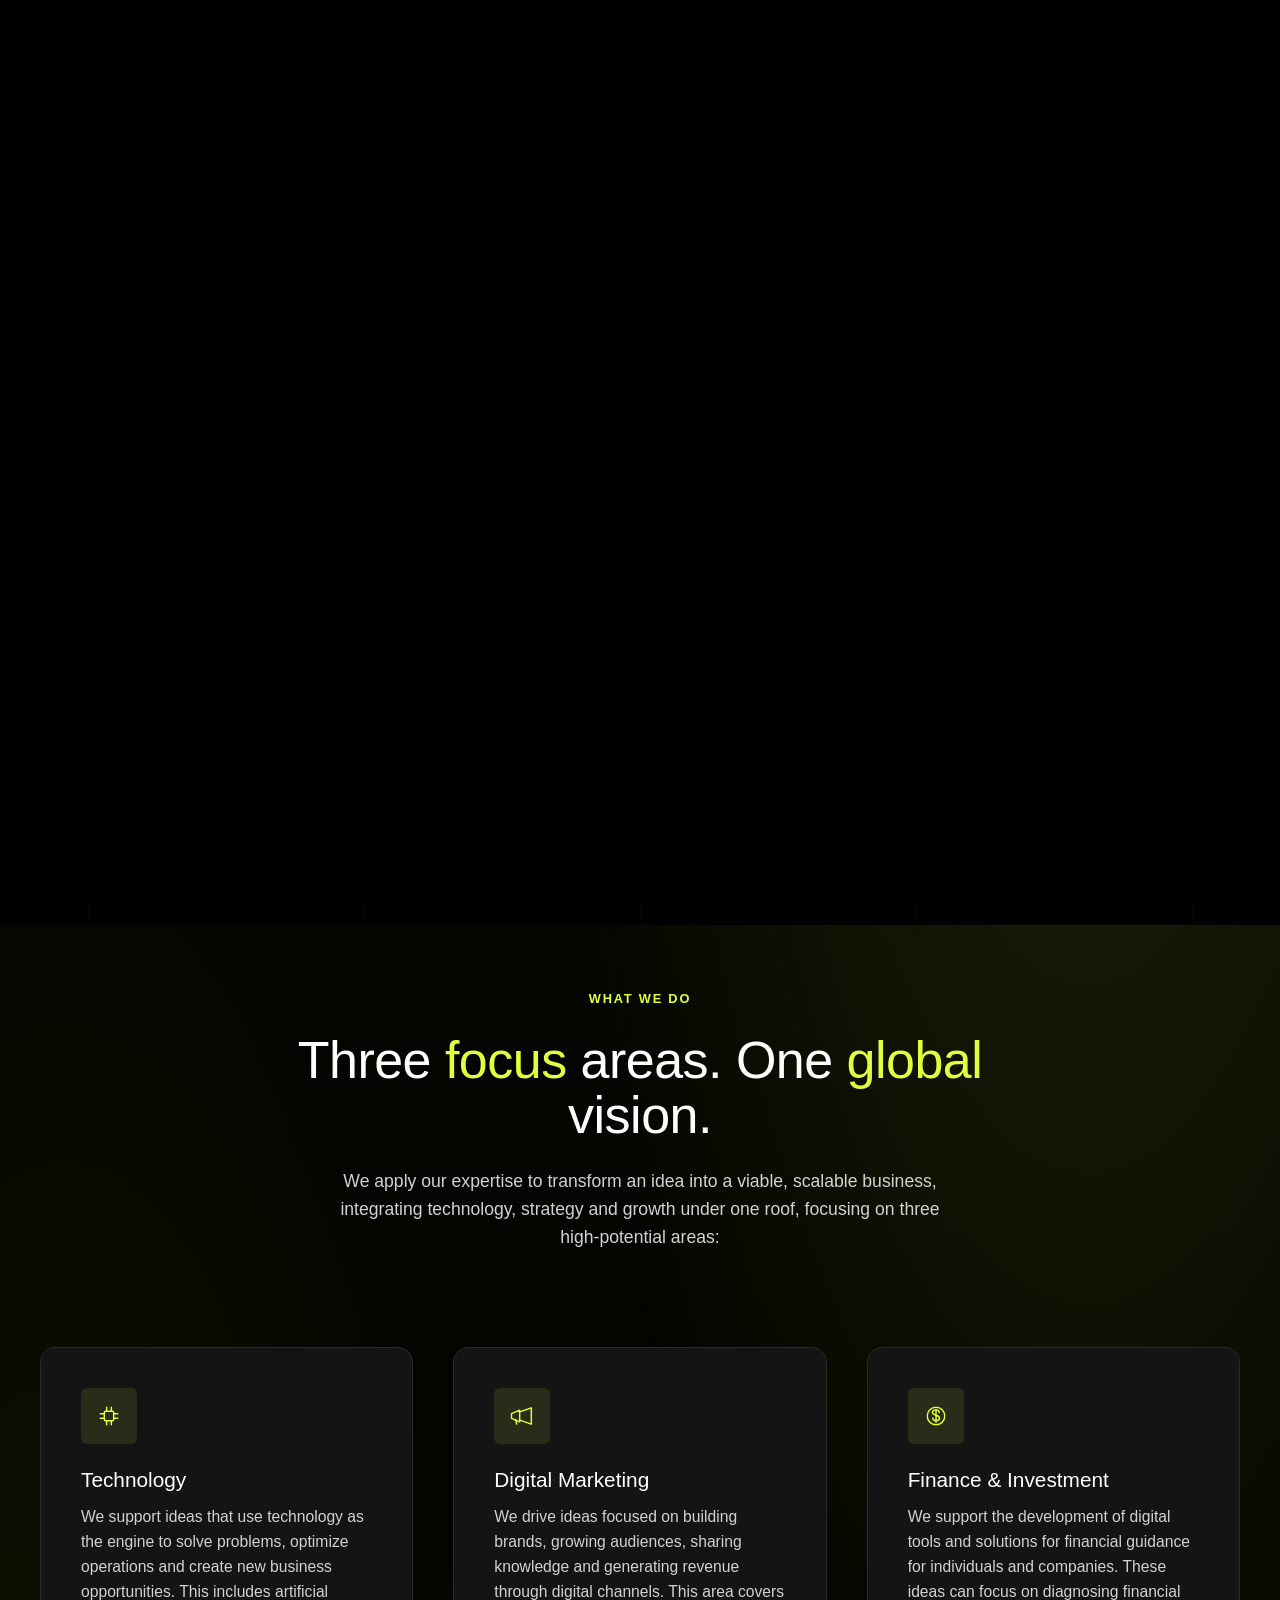
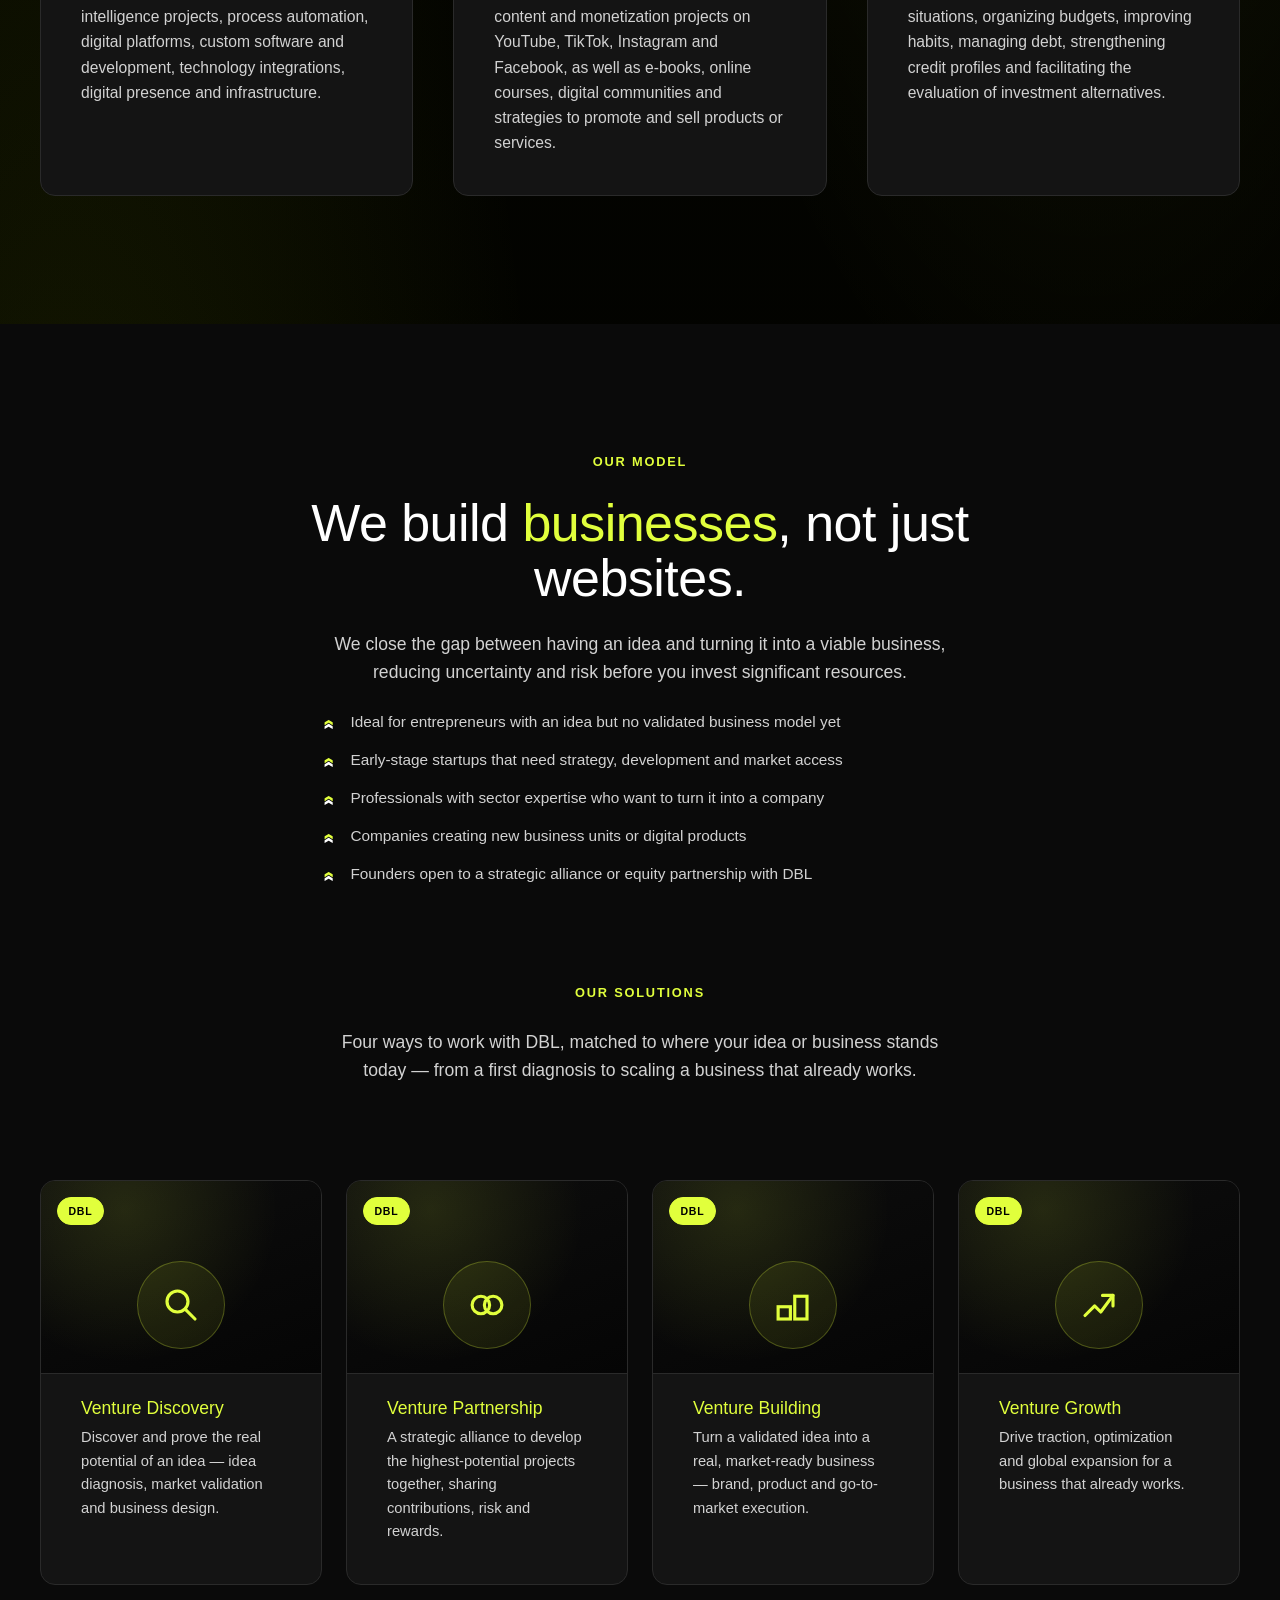
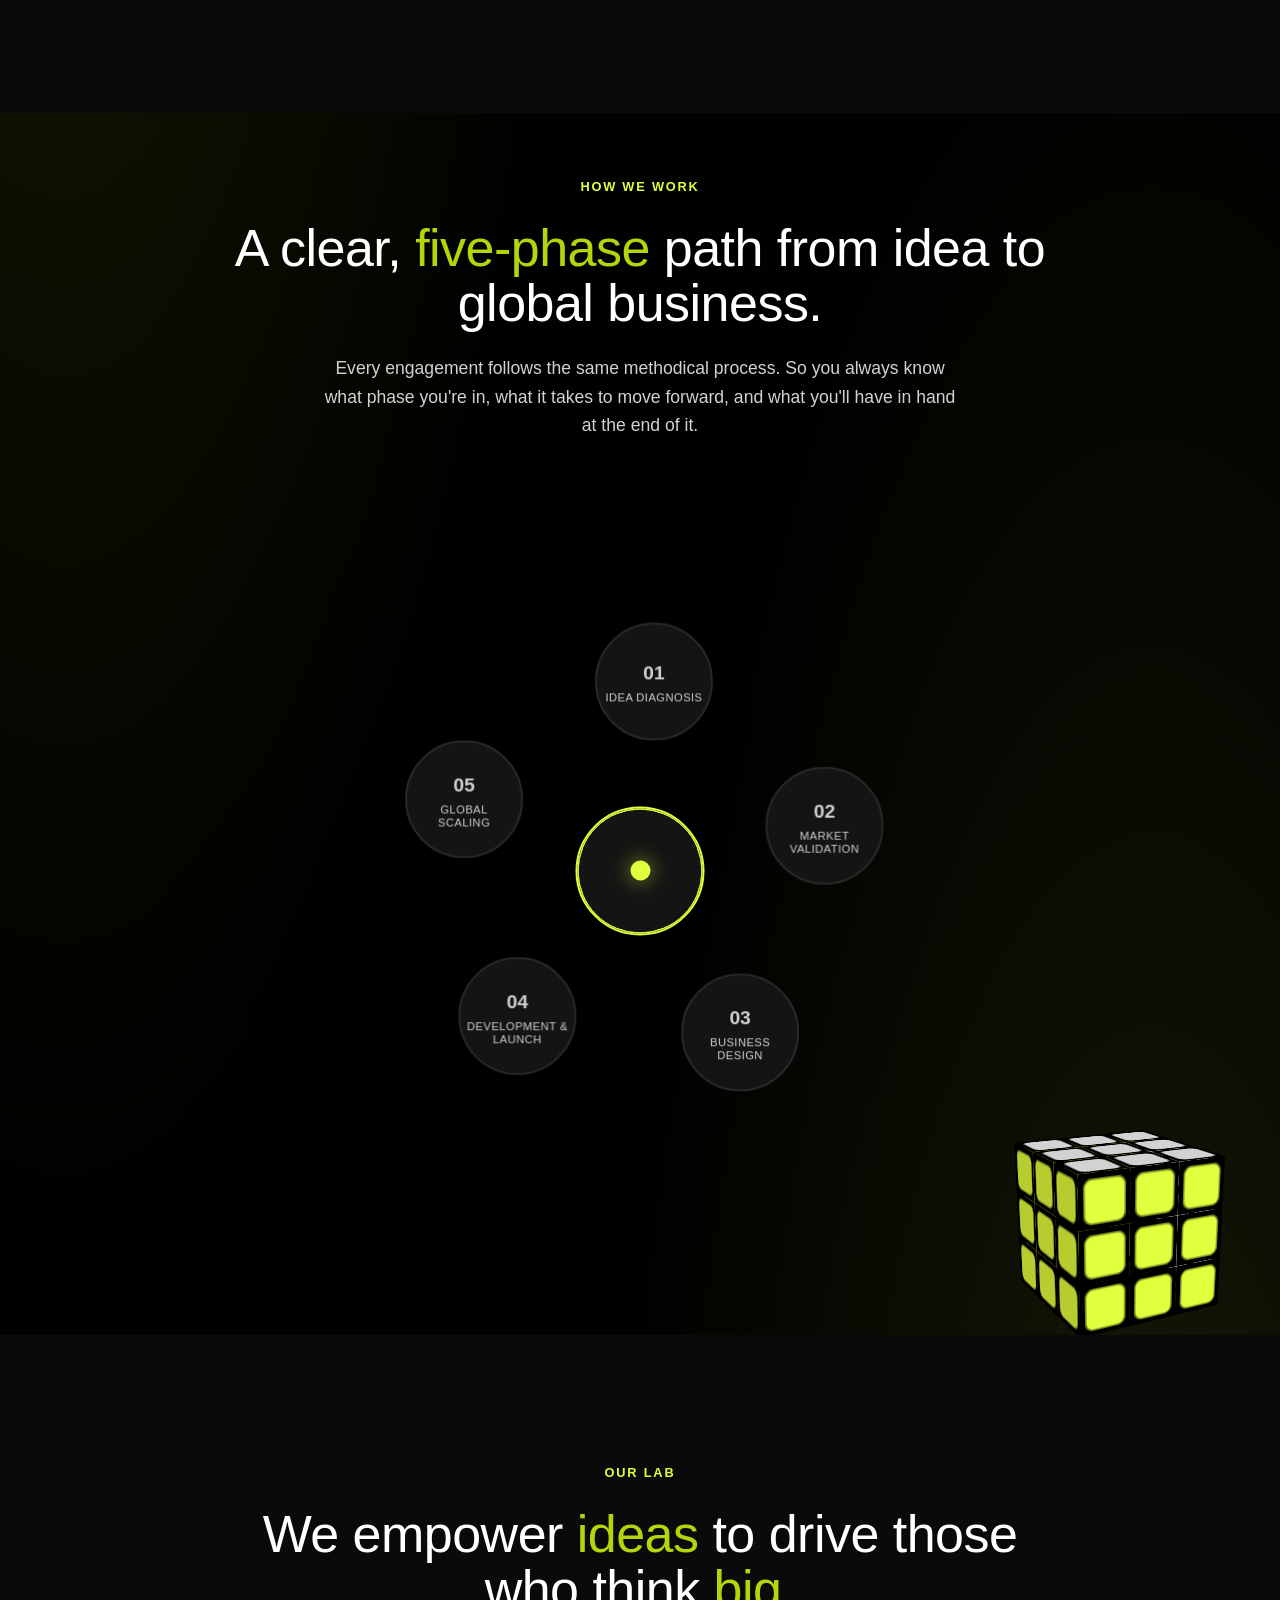
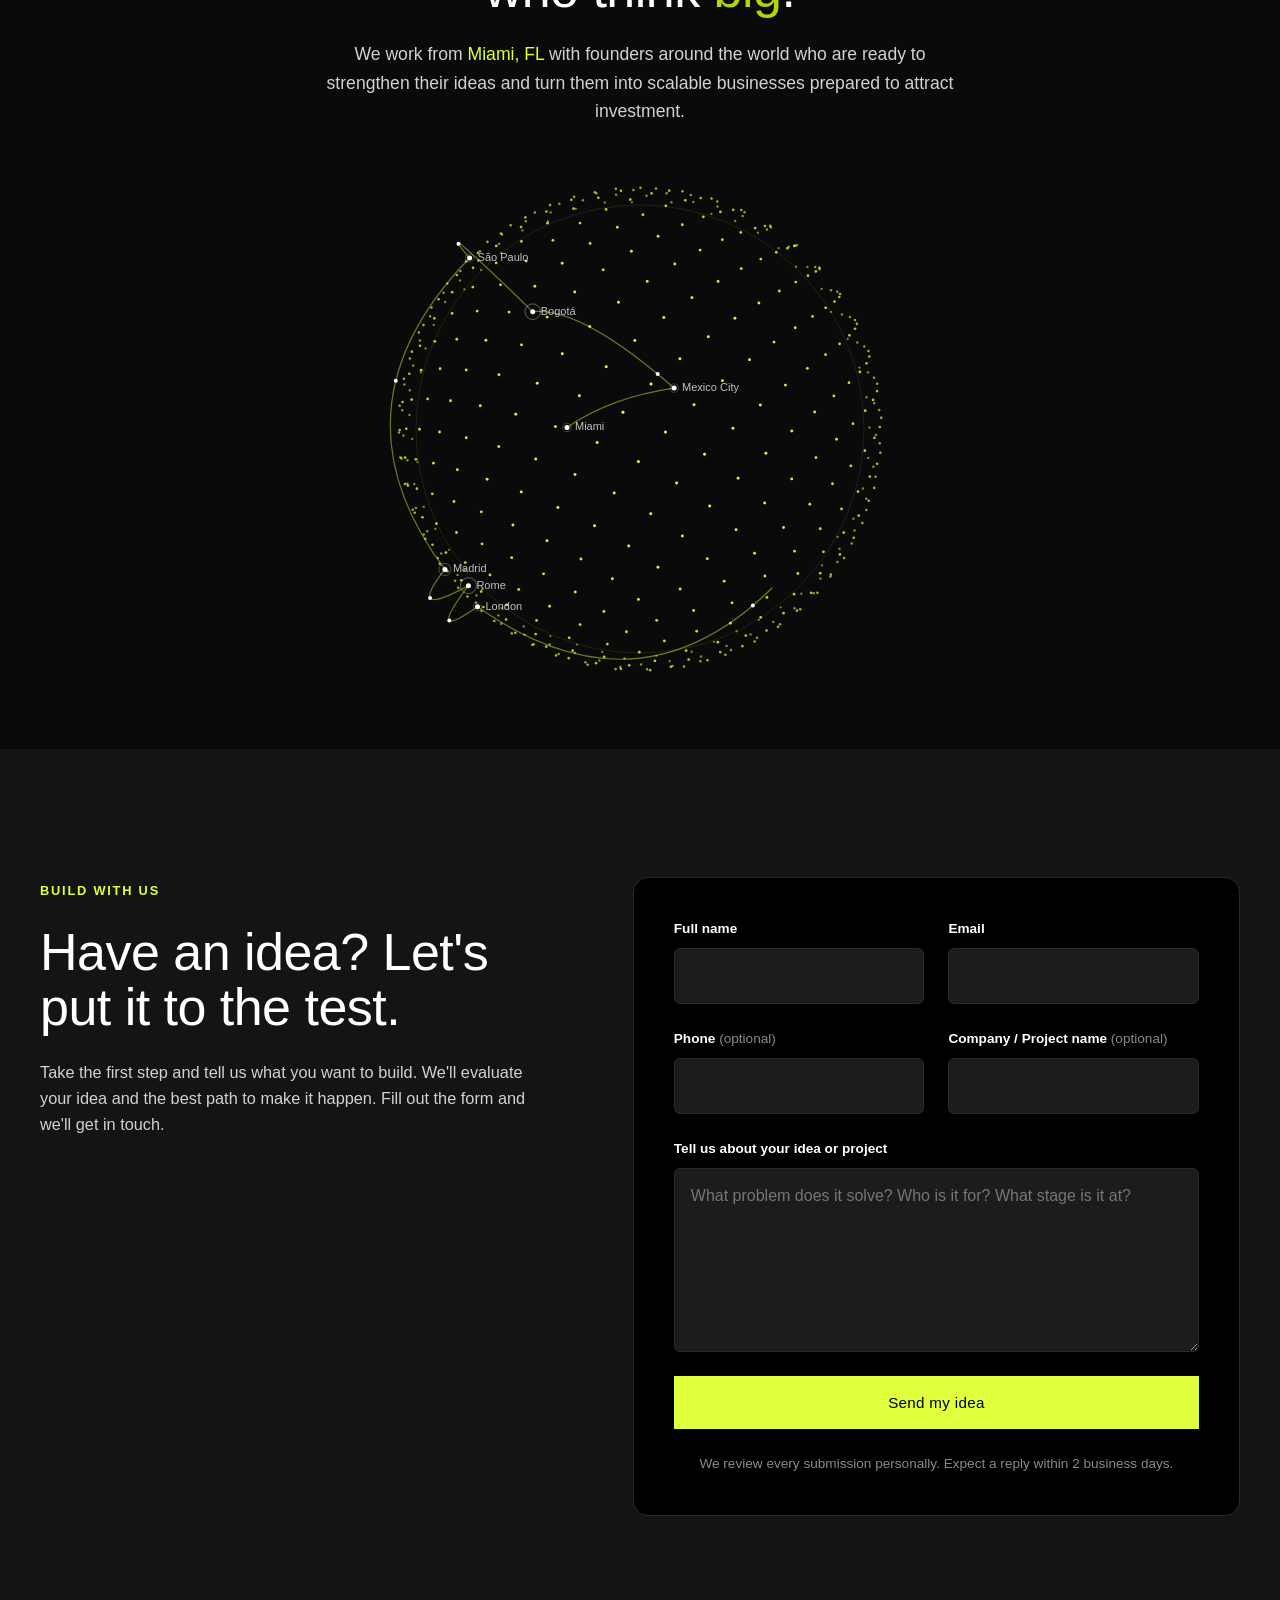
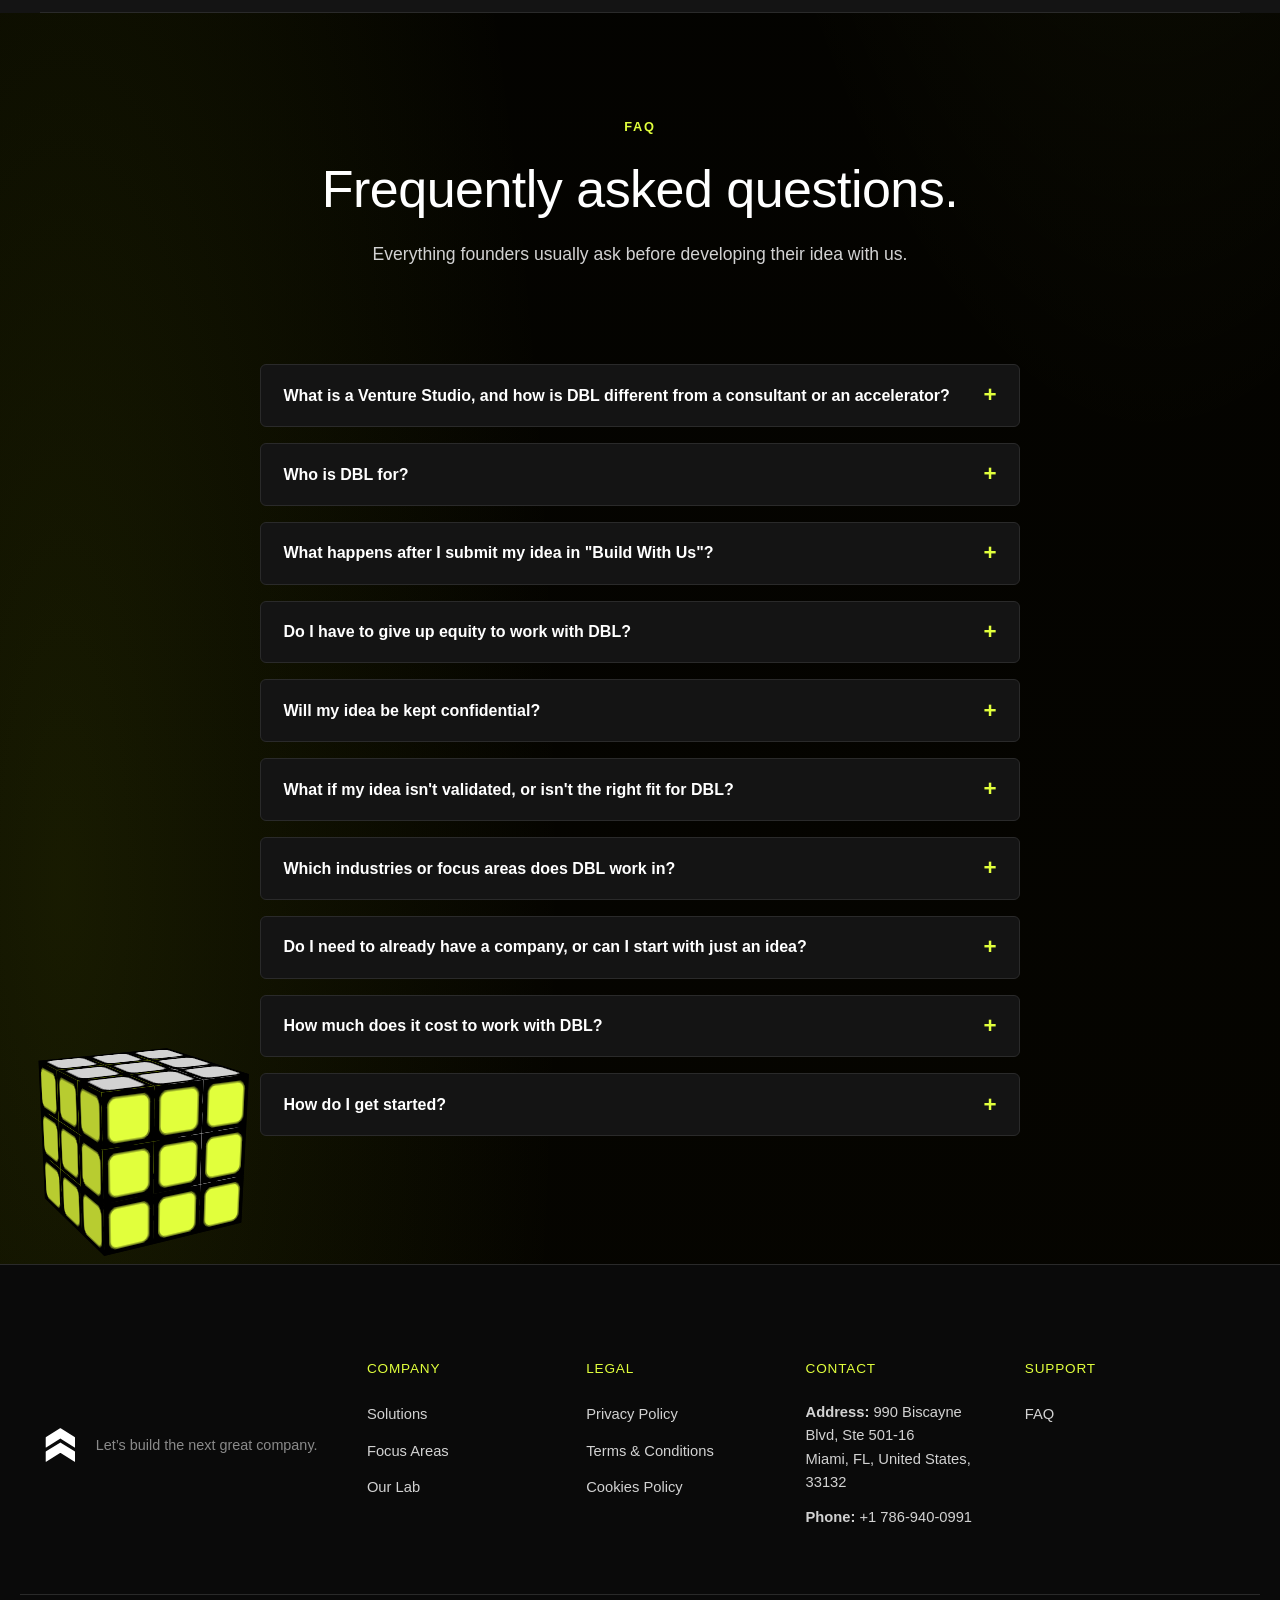
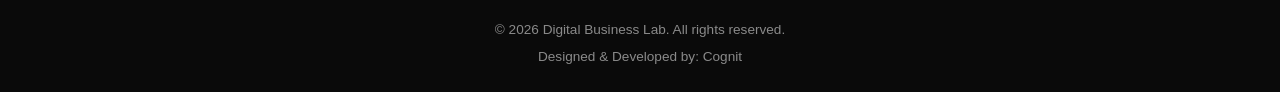
==== commit 9baed1f1: "Tighten Our Lab section's bottom padding after the globe #about was still using the default 8rem bot" ====
--- a/index.html
+++ b/index.html
@@ -20,7 +20,7 @@
 
   <link rel="icon" href="data:image/svg+xml,%3Csvg xmlns='http://www.w3.org/2000/svg' viewBox='0 0 100 100'%3E%3Cpath d='M50 15 L85 40 L70 40 L70 85 L30 85 L30 40 L15 40 Z' fill='%23E1FF3C'/%3E%3C/svg%3E">
 
-  <link rel="stylesheet" href="styles.css?v=7">
+  <link rel="stylesheet" href="styles.css?v=8">
   <noscript><style>.reveal { opacity: 1 !important; transform: none !important; } #pageLoader { display: none !important; }</style></noscript>
 </head>
 <body>
--- a/styles.css
+++ b/styles.css
@@ -638,6 +638,11 @@
 #focus-areas { padding-top: var(--space-xl); }
 #process { padding-top: var(--space-xl); }
 
+/* The globe fills most of #about's own visual weight, so the usual
+   bottom section padding on top of it reads as an oversized empty
+   gap before "Build With Us" — tighten it. */
+#about { padding-bottom: var(--space-lg); }
+
 .section__title {
   font-size: var(--text-heading-lg);
   line-height: 1.05;
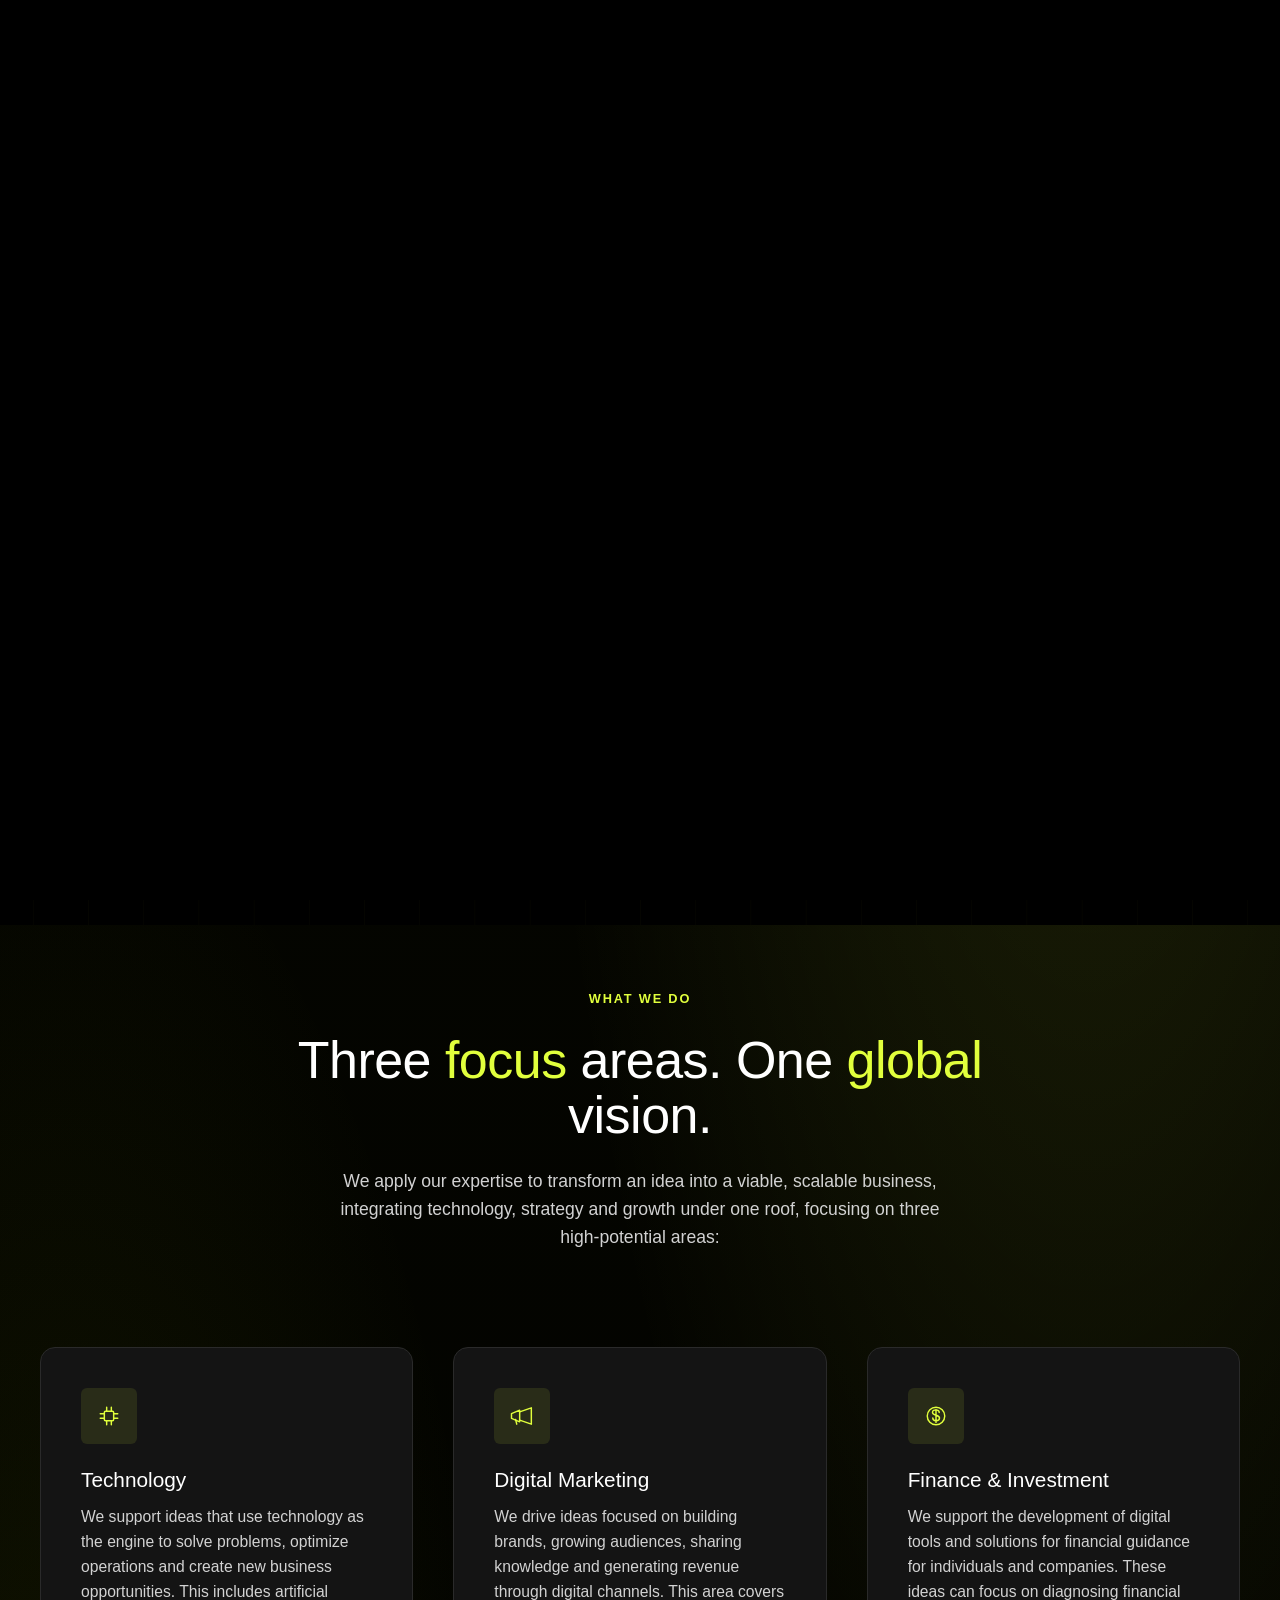
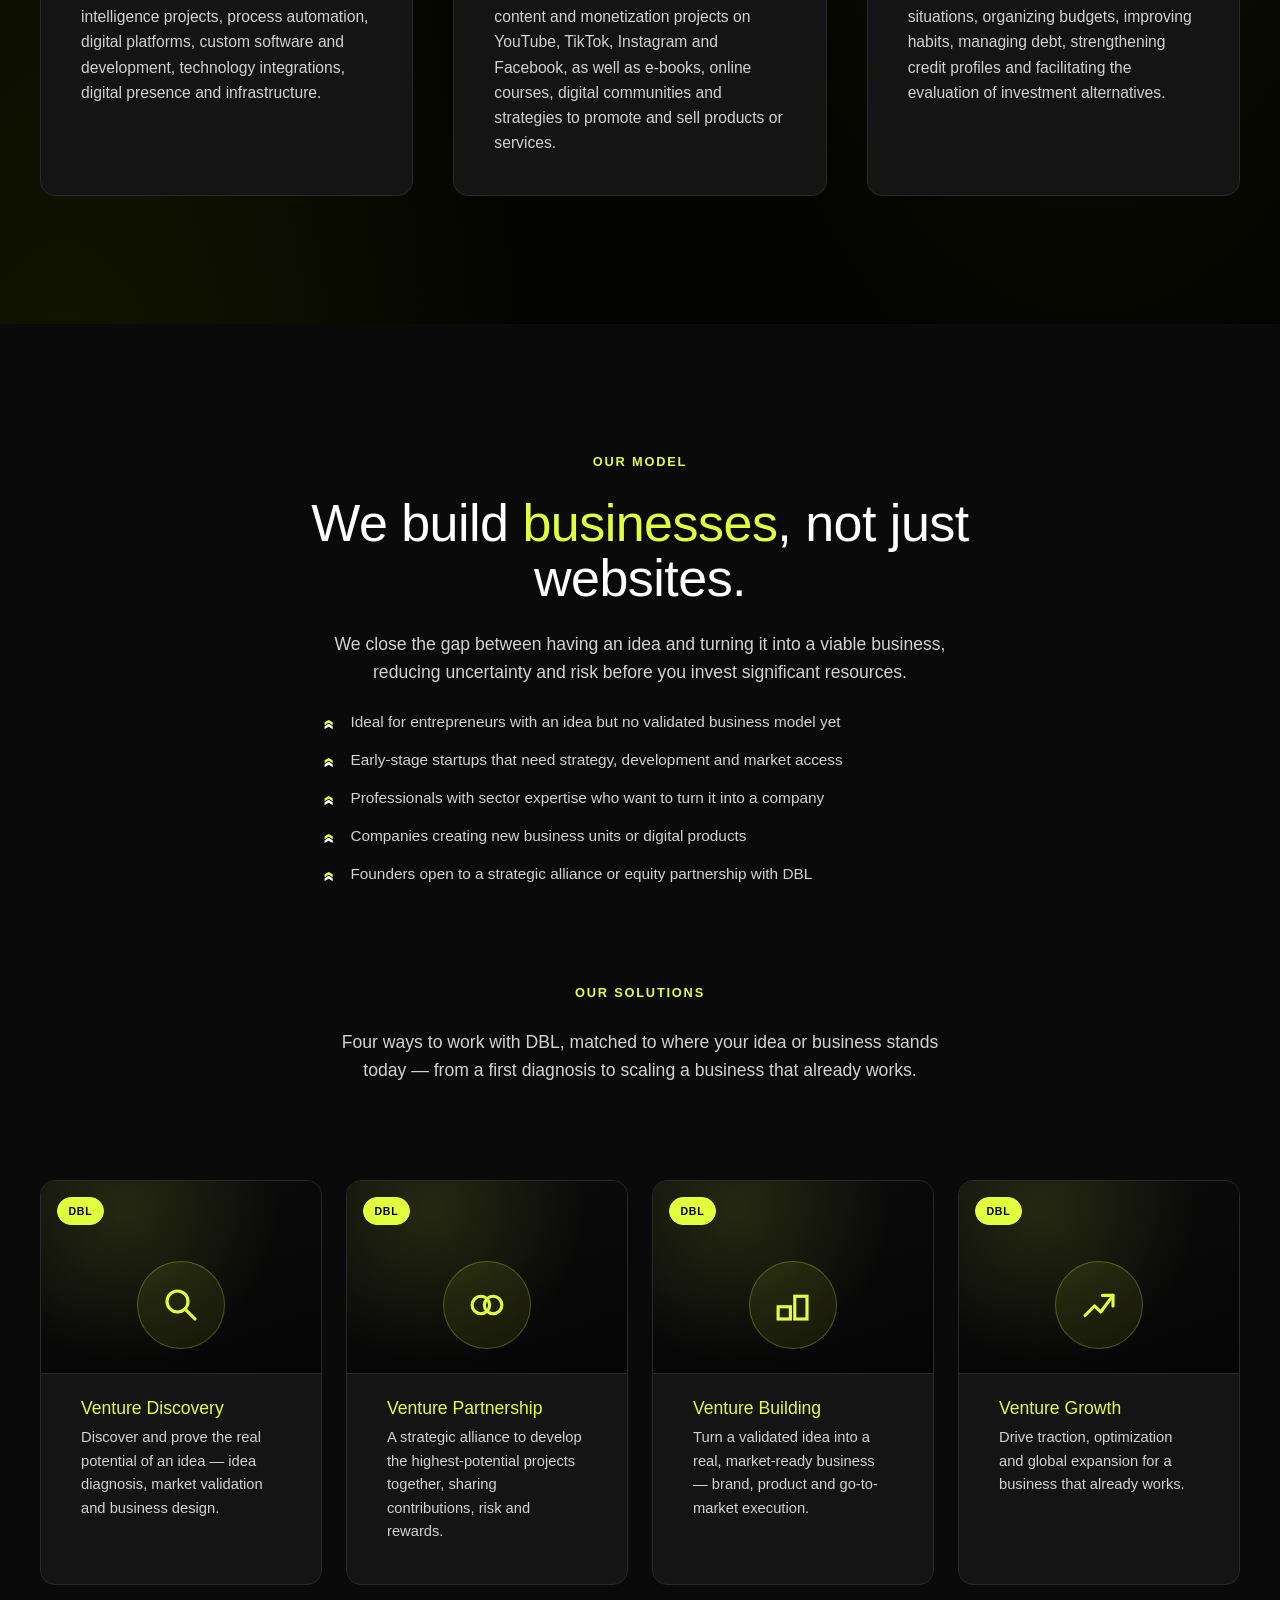
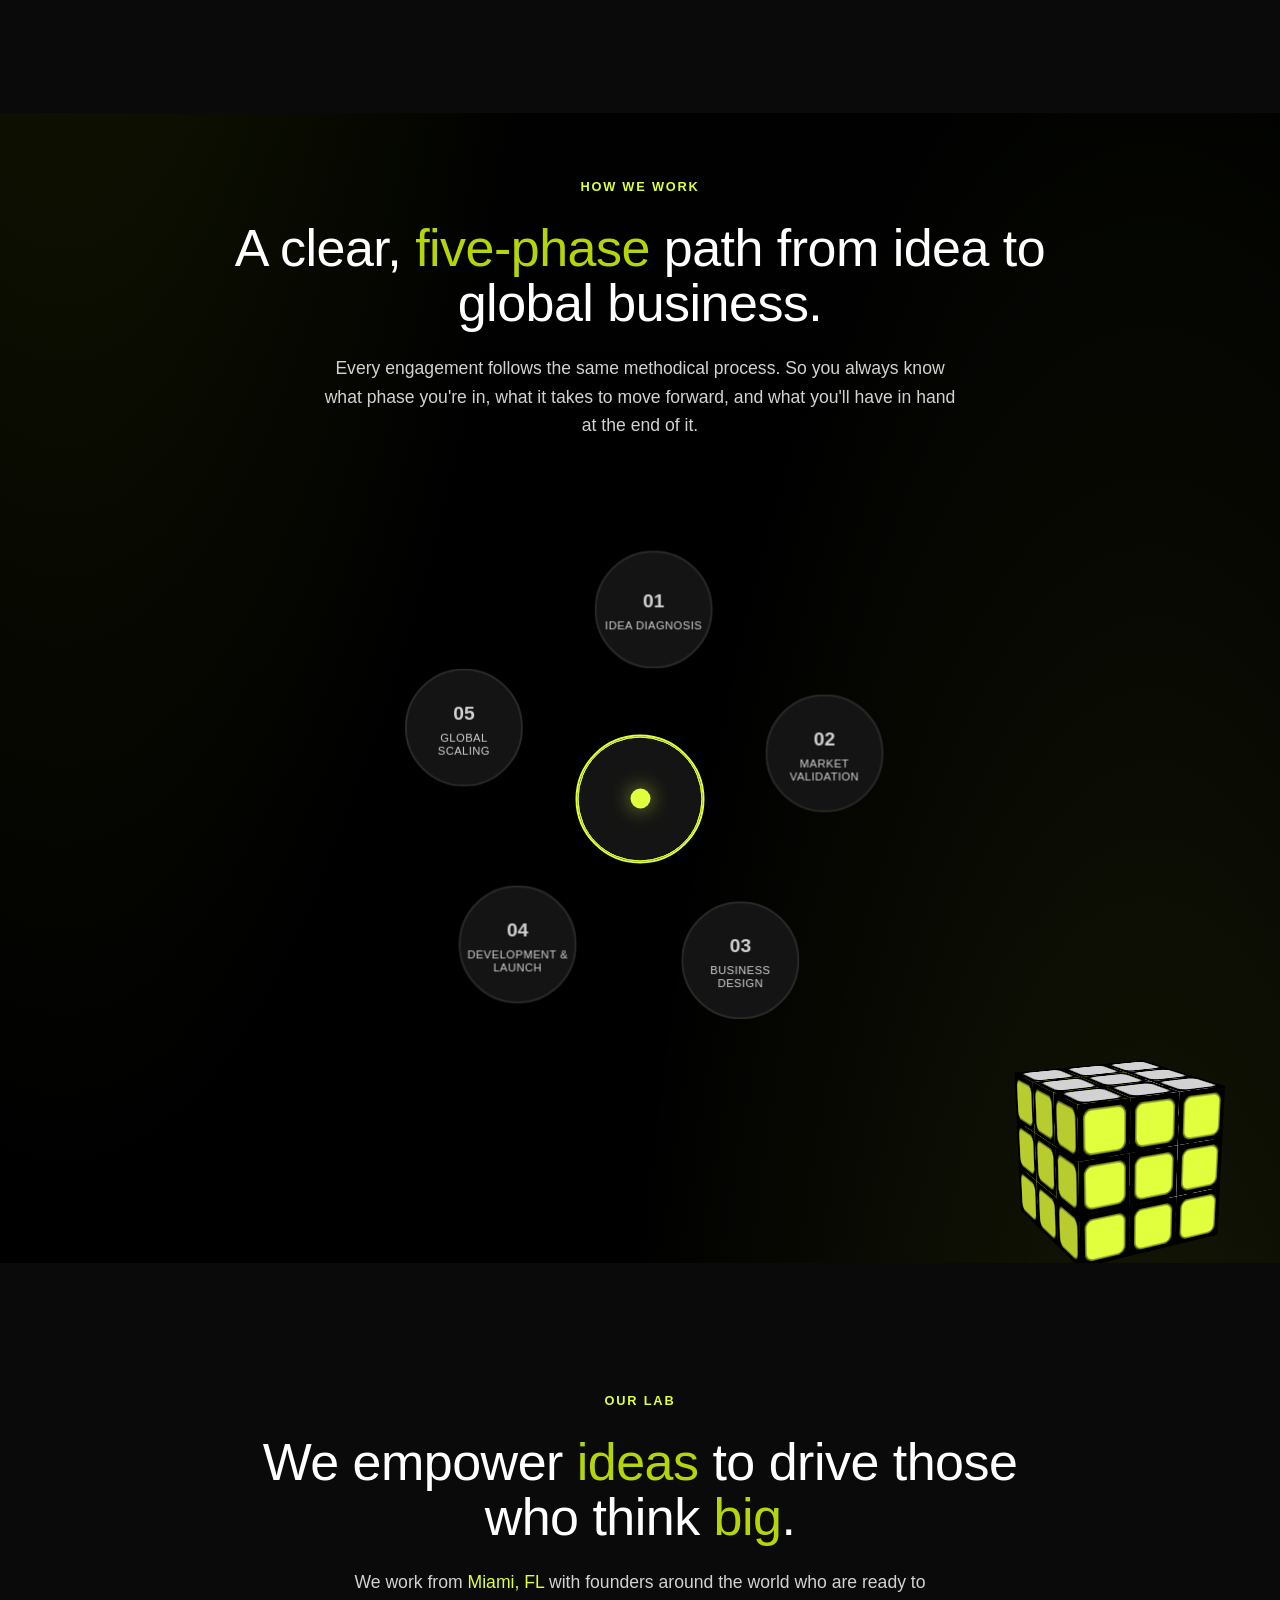
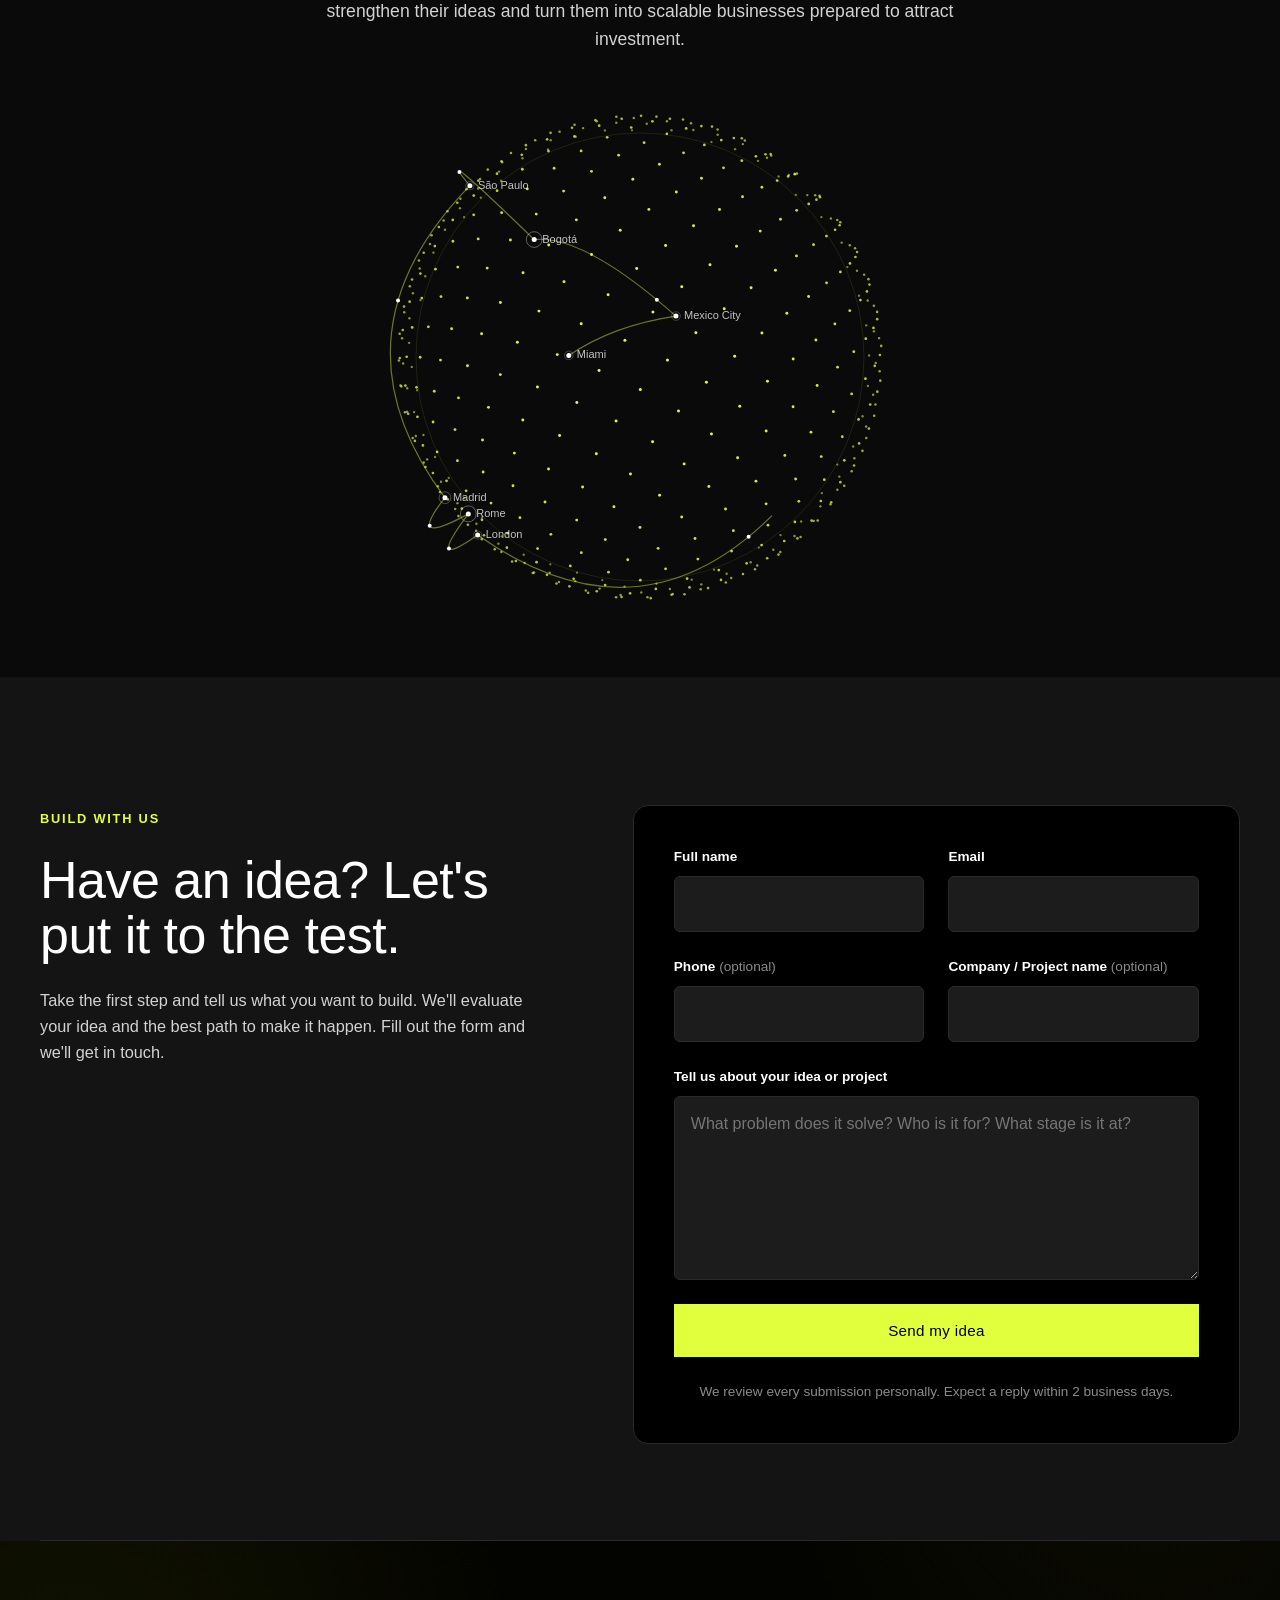
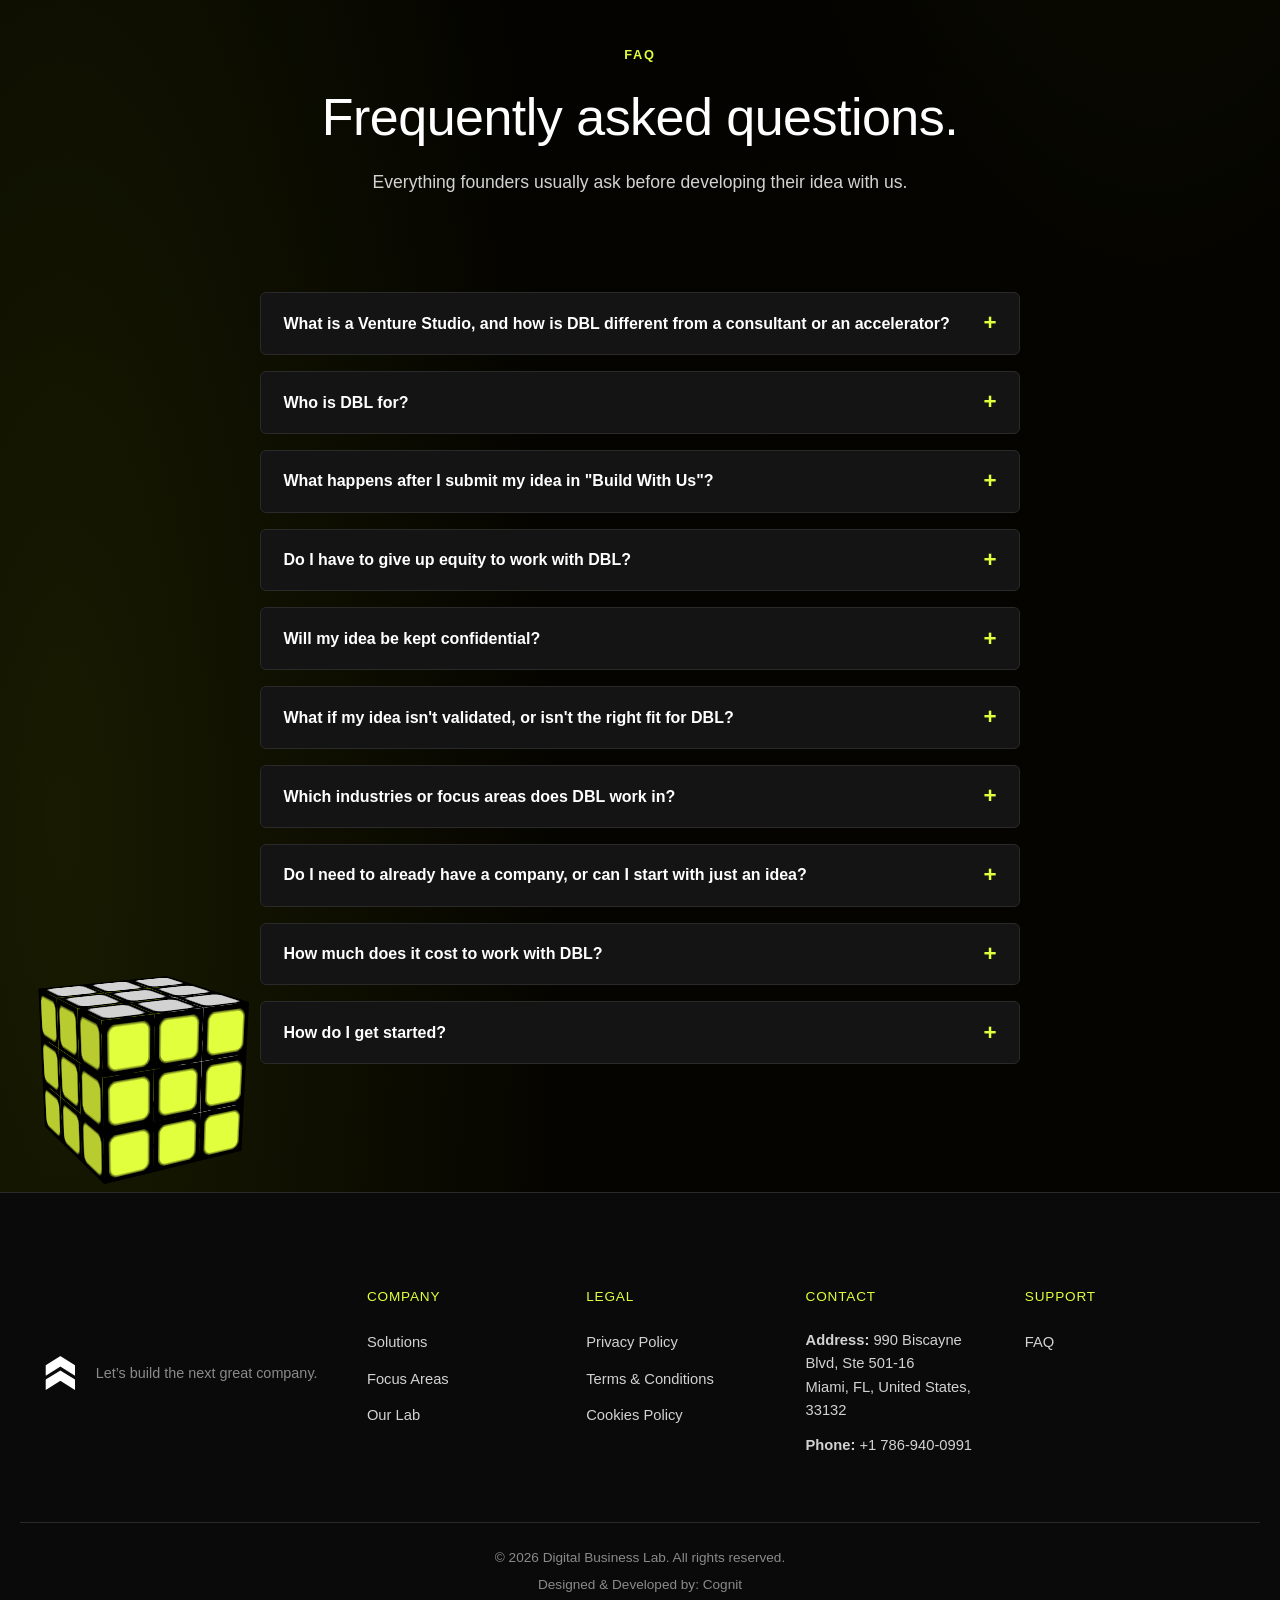
==== commit ff8f827d: "Tighten the gap before the 5-phase timeline in How We Work The lead paragraph's bottom margin and th" ====
--- a/index.html
+++ b/index.html
@@ -20,7 +20,7 @@
 
   <link rel="icon" href="data:image/svg+xml,%3Csvg xmlns='http://www.w3.org/2000/svg' viewBox='0 0 100 100'%3E%3Cpath d='M50 15 L85 40 L70 40 L70 85 L30 85 L30 40 L15 40 Z' fill='%23E1FF3C'/%3E%3C/svg%3E">
 
-  <link rel="stylesheet" href="styles.css?v=8">
+  <link rel="stylesheet" href="styles.css?v=9">
   <noscript><style>.reveal { opacity: 1 !important; transform: none !important; } #pageLoader { display: none !important; }</style></noscript>
 </head>
 <body>
@@ -528,7 +528,7 @@
       <div class="container">
         <p class="eyebrow eyebrow--center">How We Work</p>
         <h2 class="section__title reveal">A clear, <span class="text-olive">five-phase</span> path from idea to global business.</h2>
-        <p class="section__lead reveal">
+        <p class="section__lead section__lead--gap-sm reveal">
           Every engagement follows the same methodical process. So you always know what phase you're in,
           what it takes to move forward, and what you'll have in hand at the end of it.
         </p>
--- a/styles.css
+++ b/styles.css
@@ -819,7 +819,7 @@
    expand its detail card. No new dependencies (no React/Tailwind/shadcn),
    styled entirely with DBL's own palette.
    ========================================================= */
-.orbital { margin-top: var(--space-2xl); }
+.orbital { margin-top: 0; }
 
 .orbital__stage {
   position: relative;
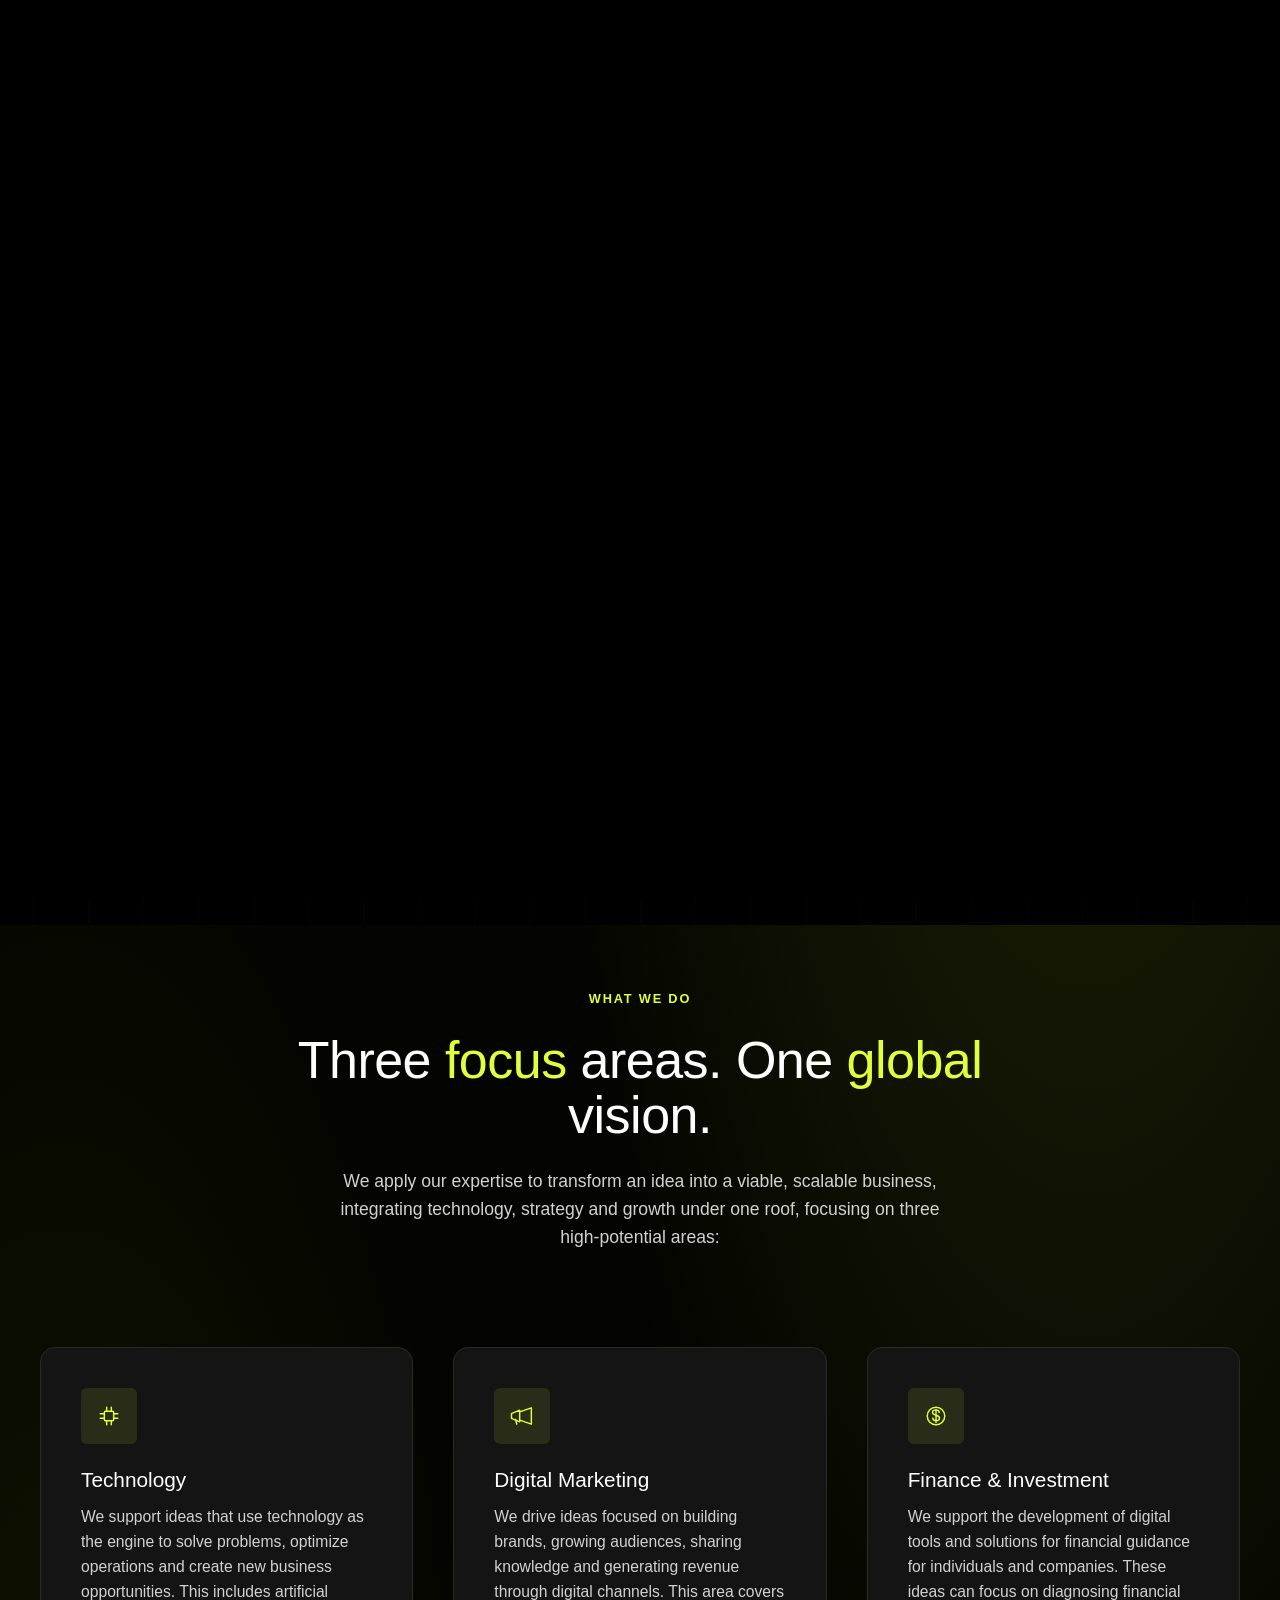
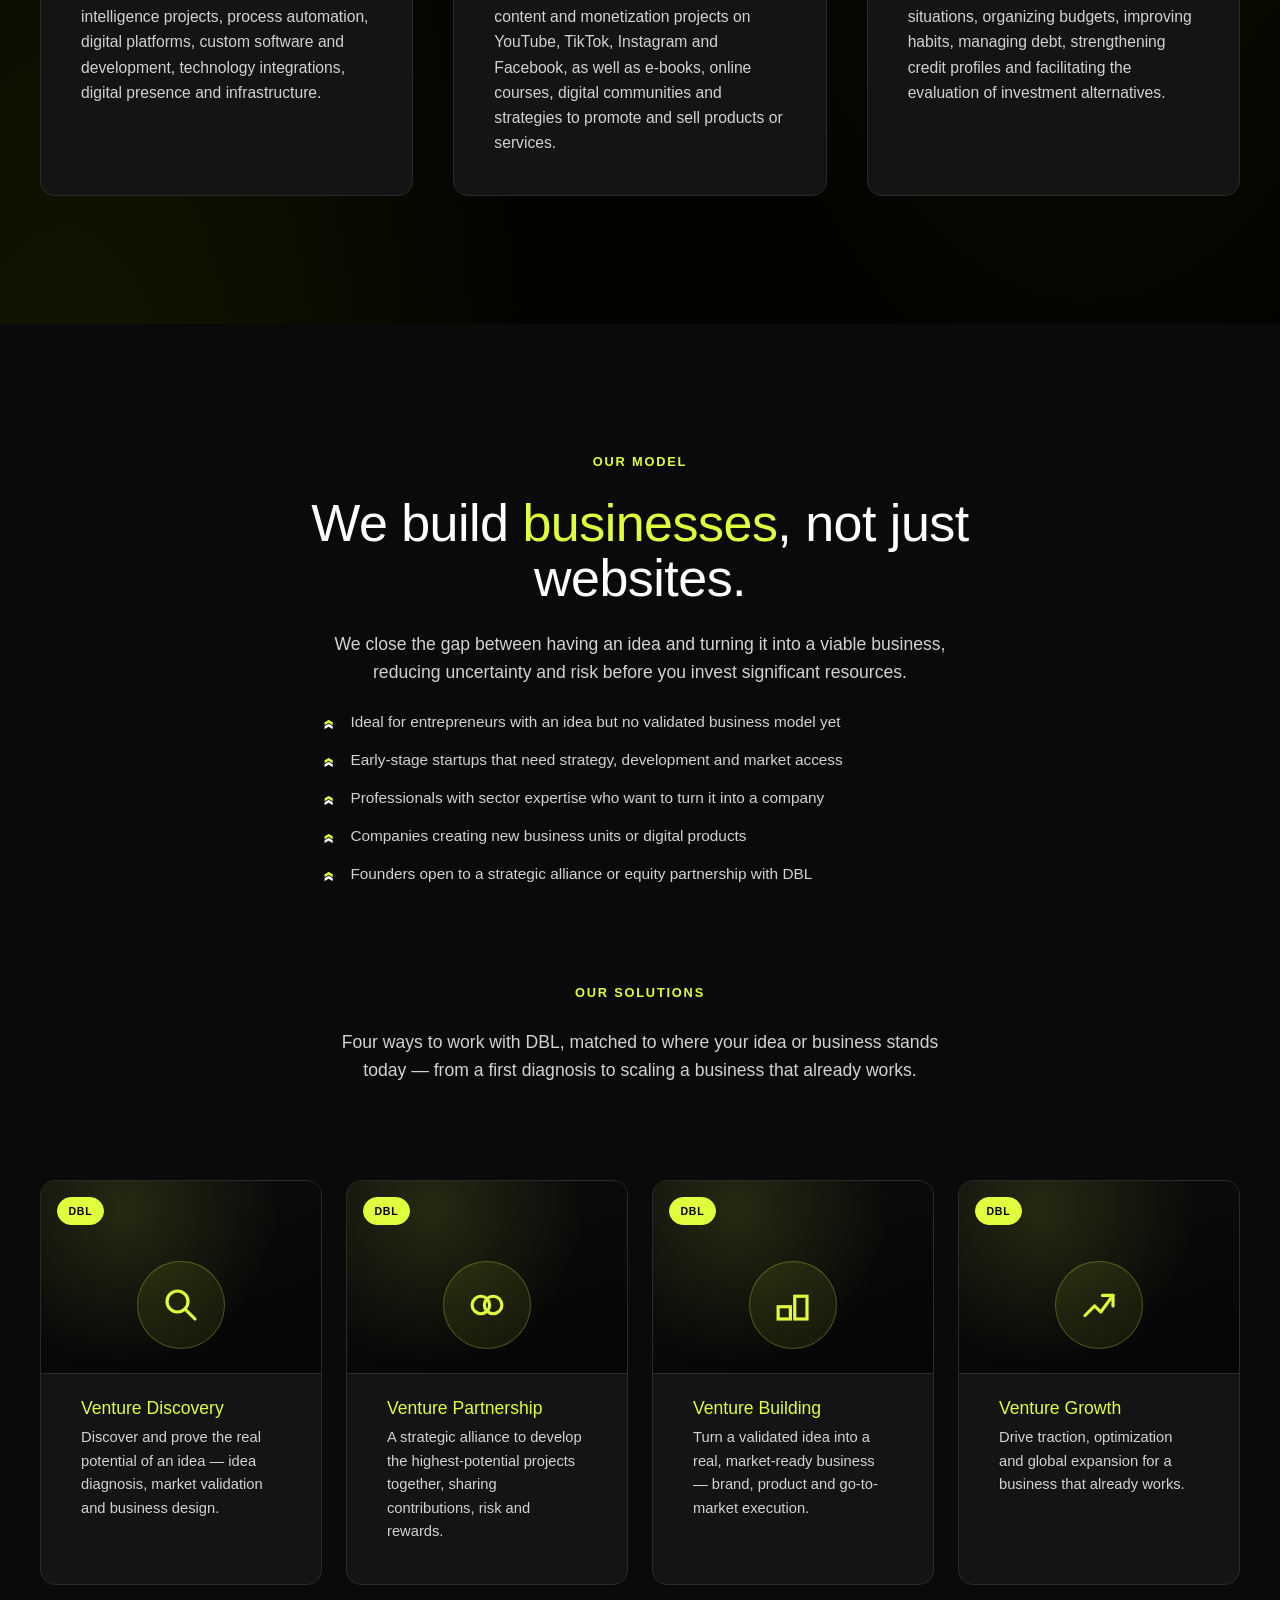
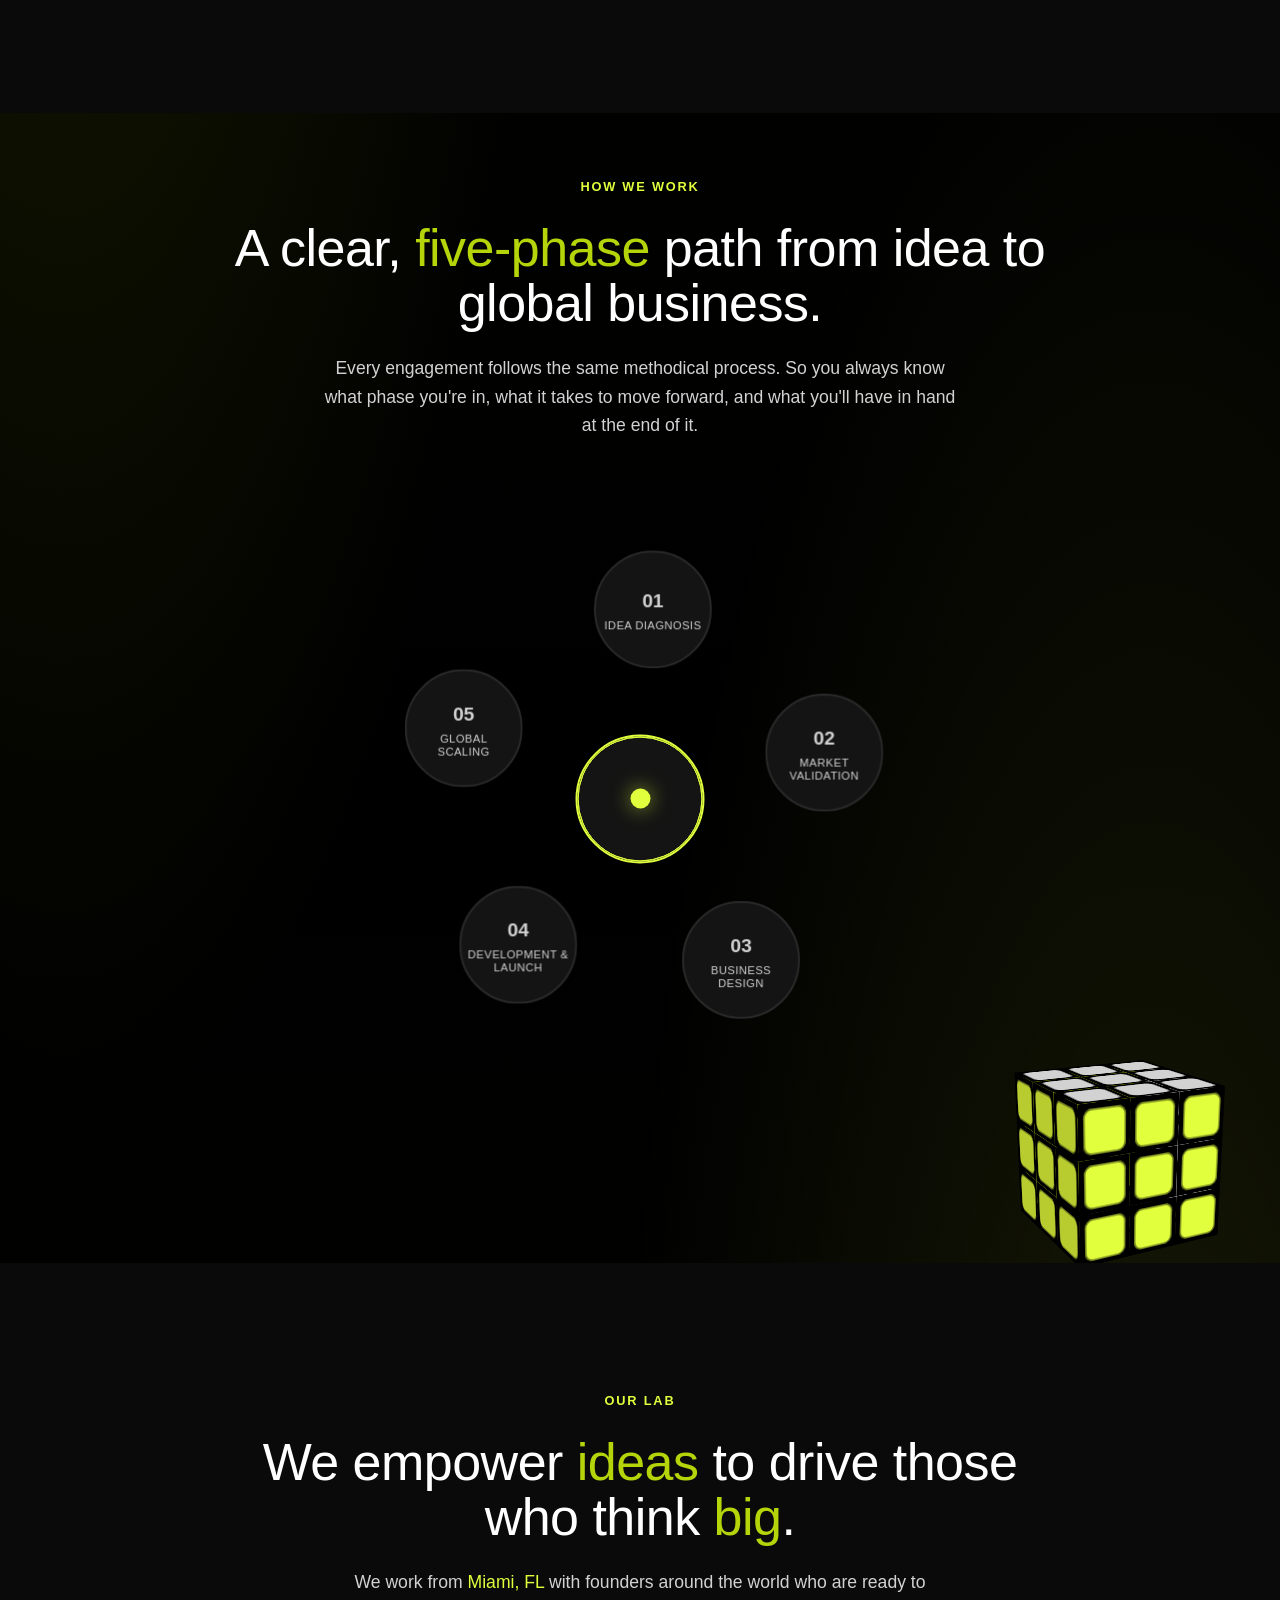
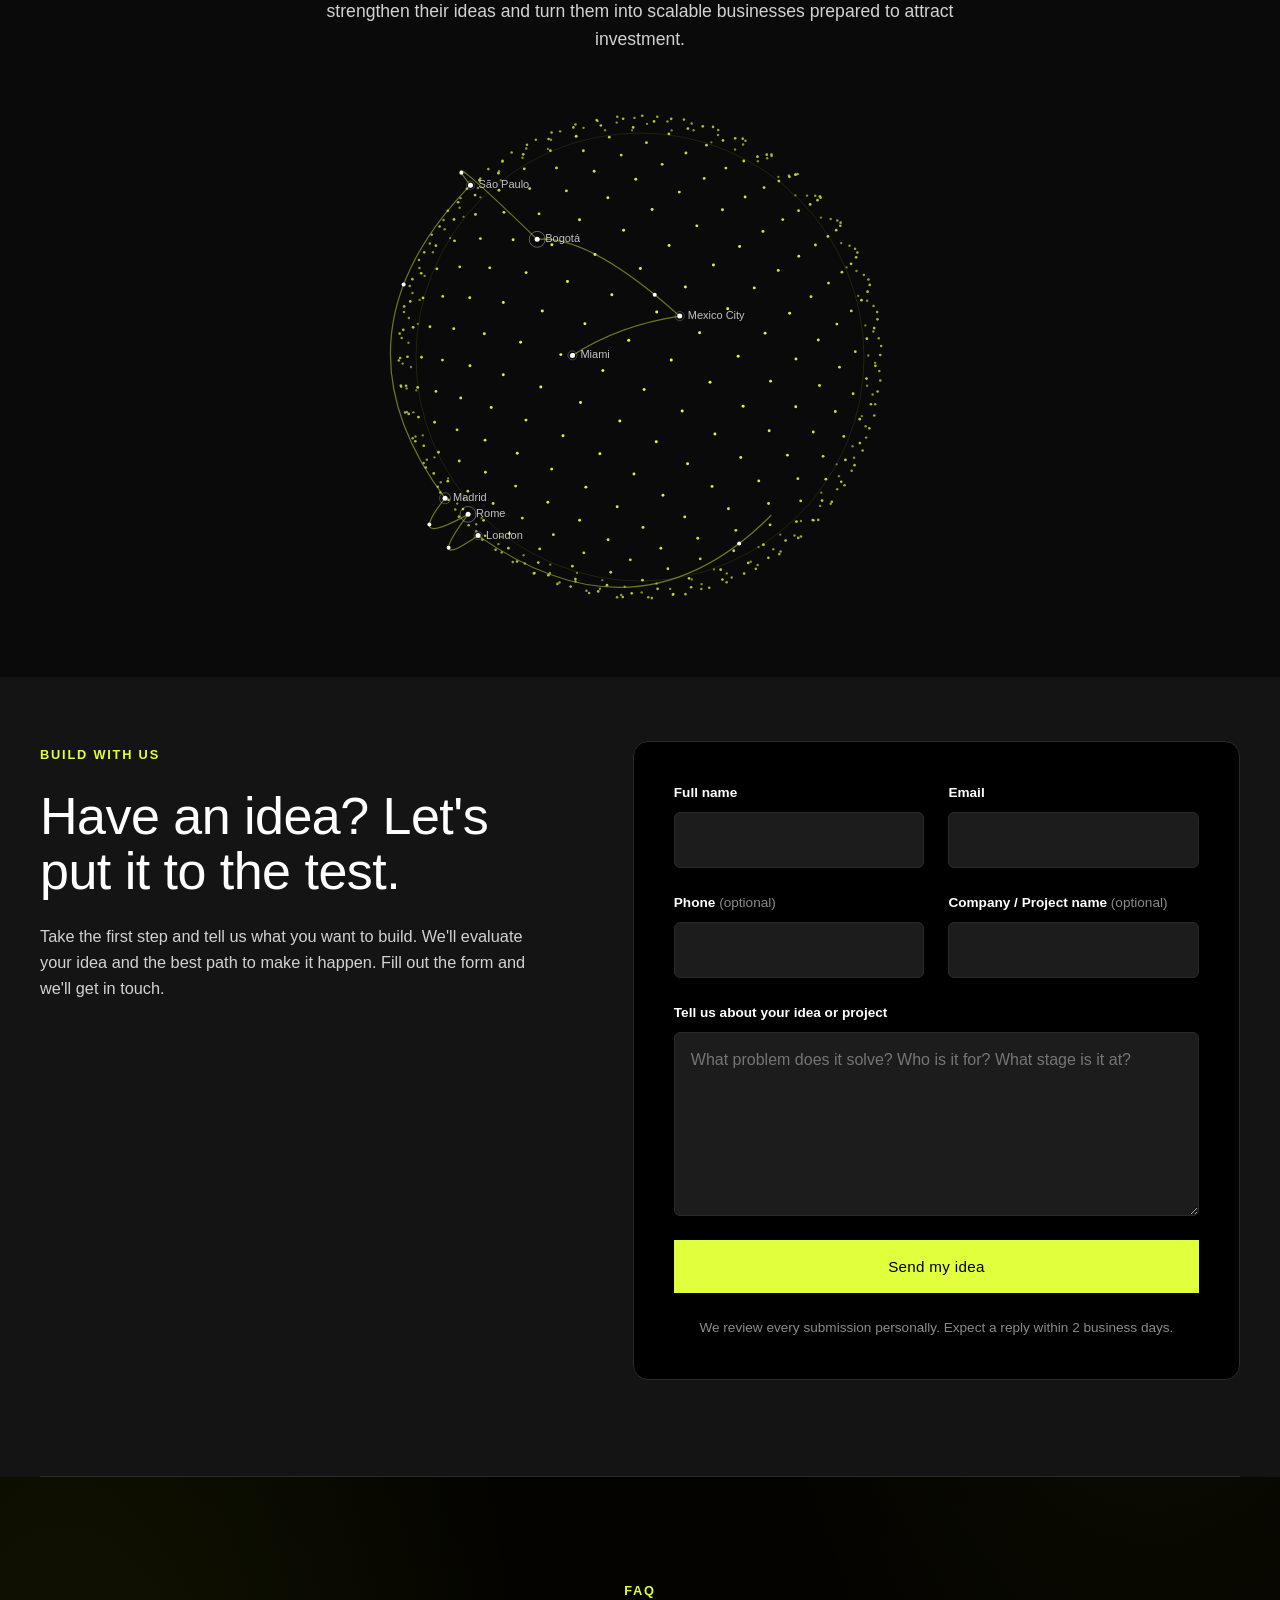
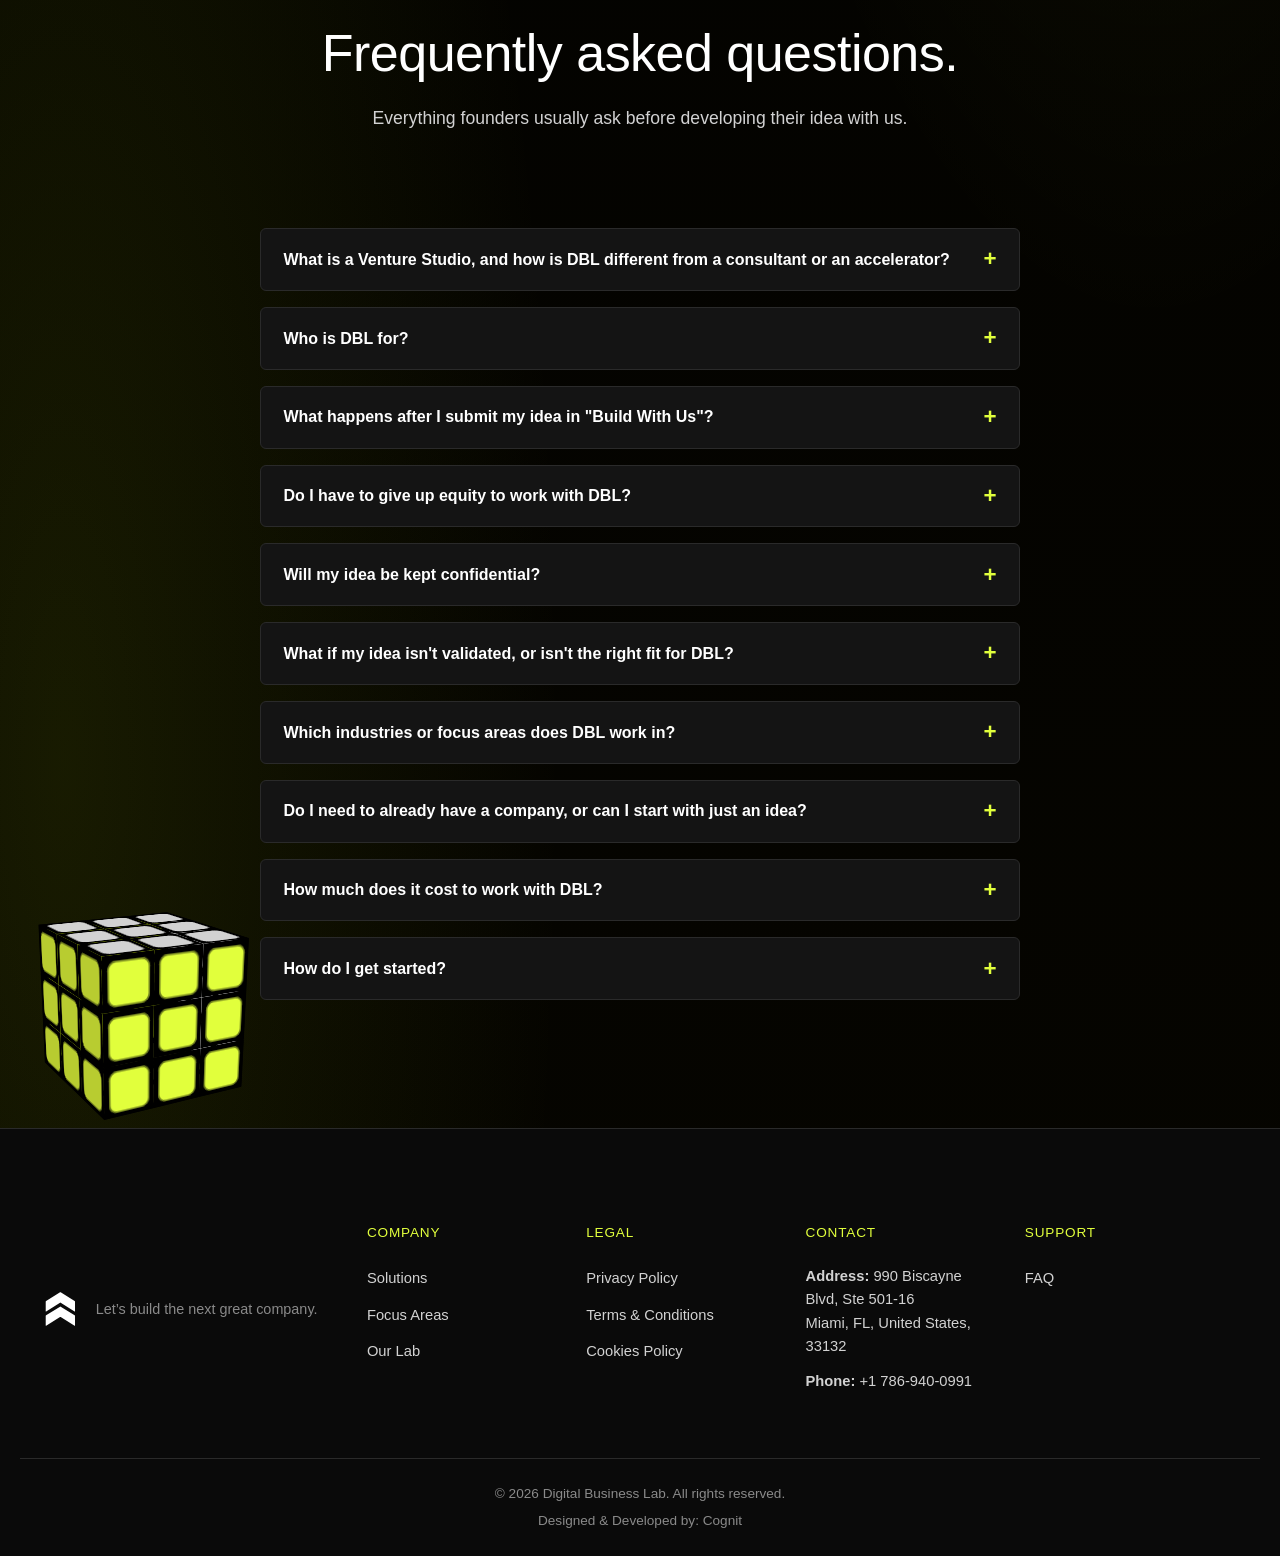
==== commit 1332506f: "Tighten Build With Us section's top padding #build-with-us was still using the default 8rem top padd" ====
--- a/index.html
+++ b/index.html
@@ -20,7 +20,7 @@
 
   <link rel="icon" href="data:image/svg+xml,%3Csvg xmlns='http://www.w3.org/2000/svg' viewBox='0 0 100 100'%3E%3Cpath d='M50 15 L85 40 L70 40 L70 85 L30 85 L30 40 L15 40 Z' fill='%23E1FF3C'/%3E%3C/svg%3E">
 
-  <link rel="stylesheet" href="styles.css?v=9">
+  <link rel="stylesheet" href="styles.css?v=10">
   <noscript><style>.reveal { opacity: 1 !important; transform: none !important; } #pageLoader { display: none !important; }</style></noscript>
 </head>
 <body>
--- a/styles.css
+++ b/styles.css
@@ -630,7 +630,7 @@
 /* Build With Us sits directly above FAQ with no visual break between them
    (same dark tone family), so the usual double section padding reads as an
    empty gap — tighten just this boundary. */
-#build-with-us { padding-bottom: 0; }
+#build-with-us { padding-top: var(--space-xl); padding-bottom: 0; }
 #faq { padding-top: var(--space-xl); }
 
 /* The stacked top+bottom section padding reads as an oversized empty
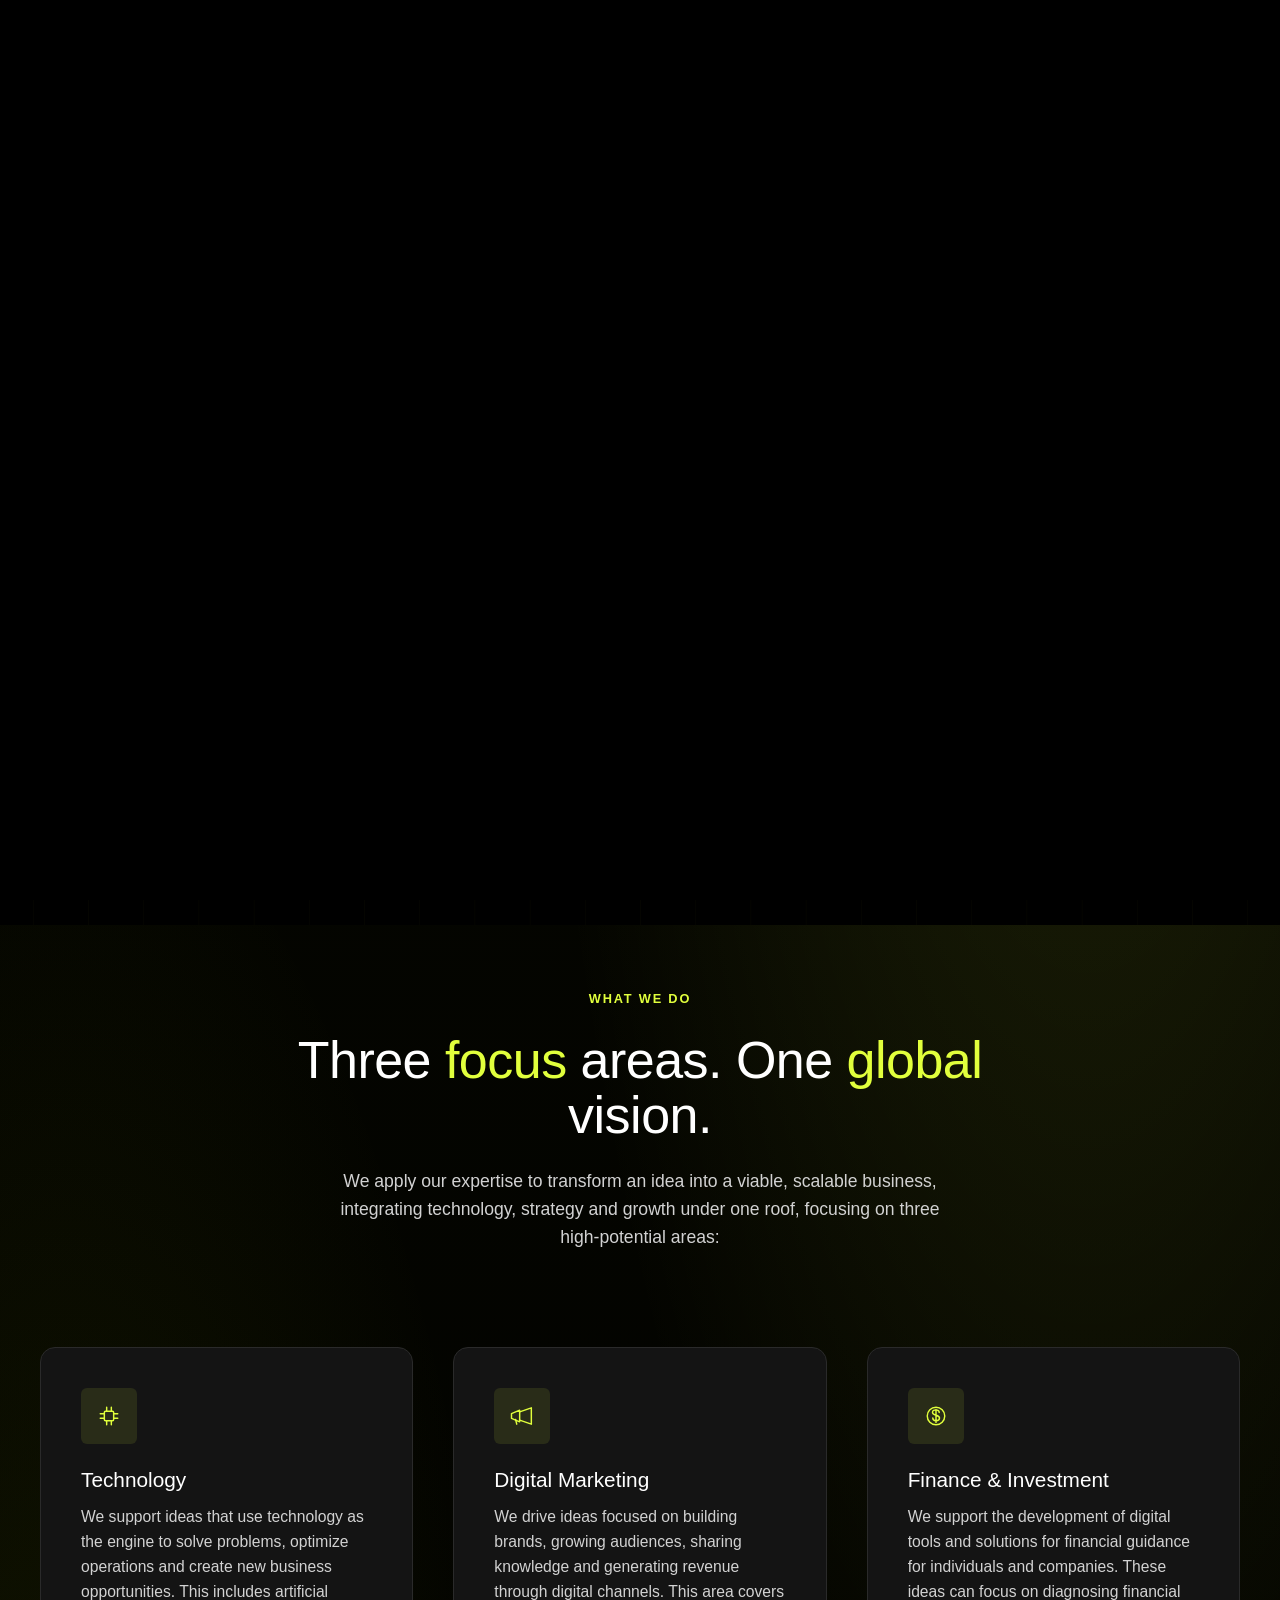
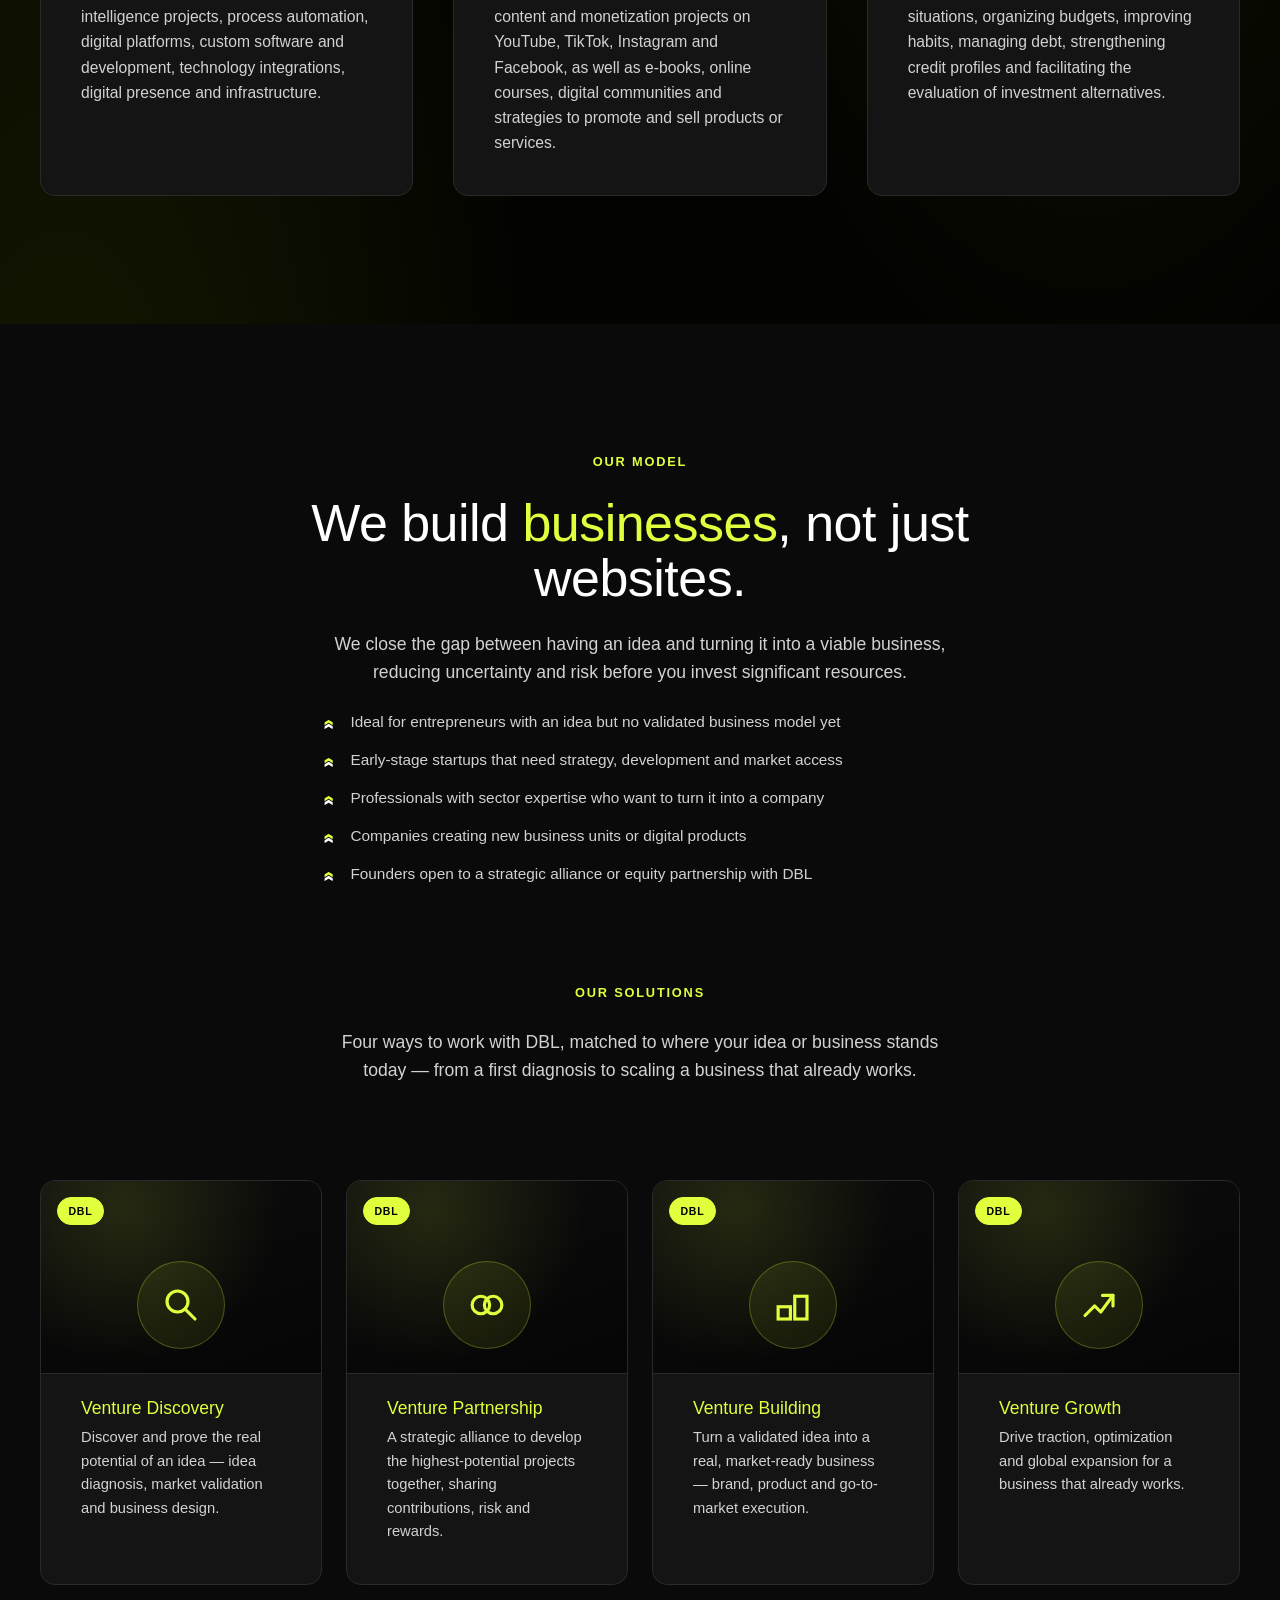
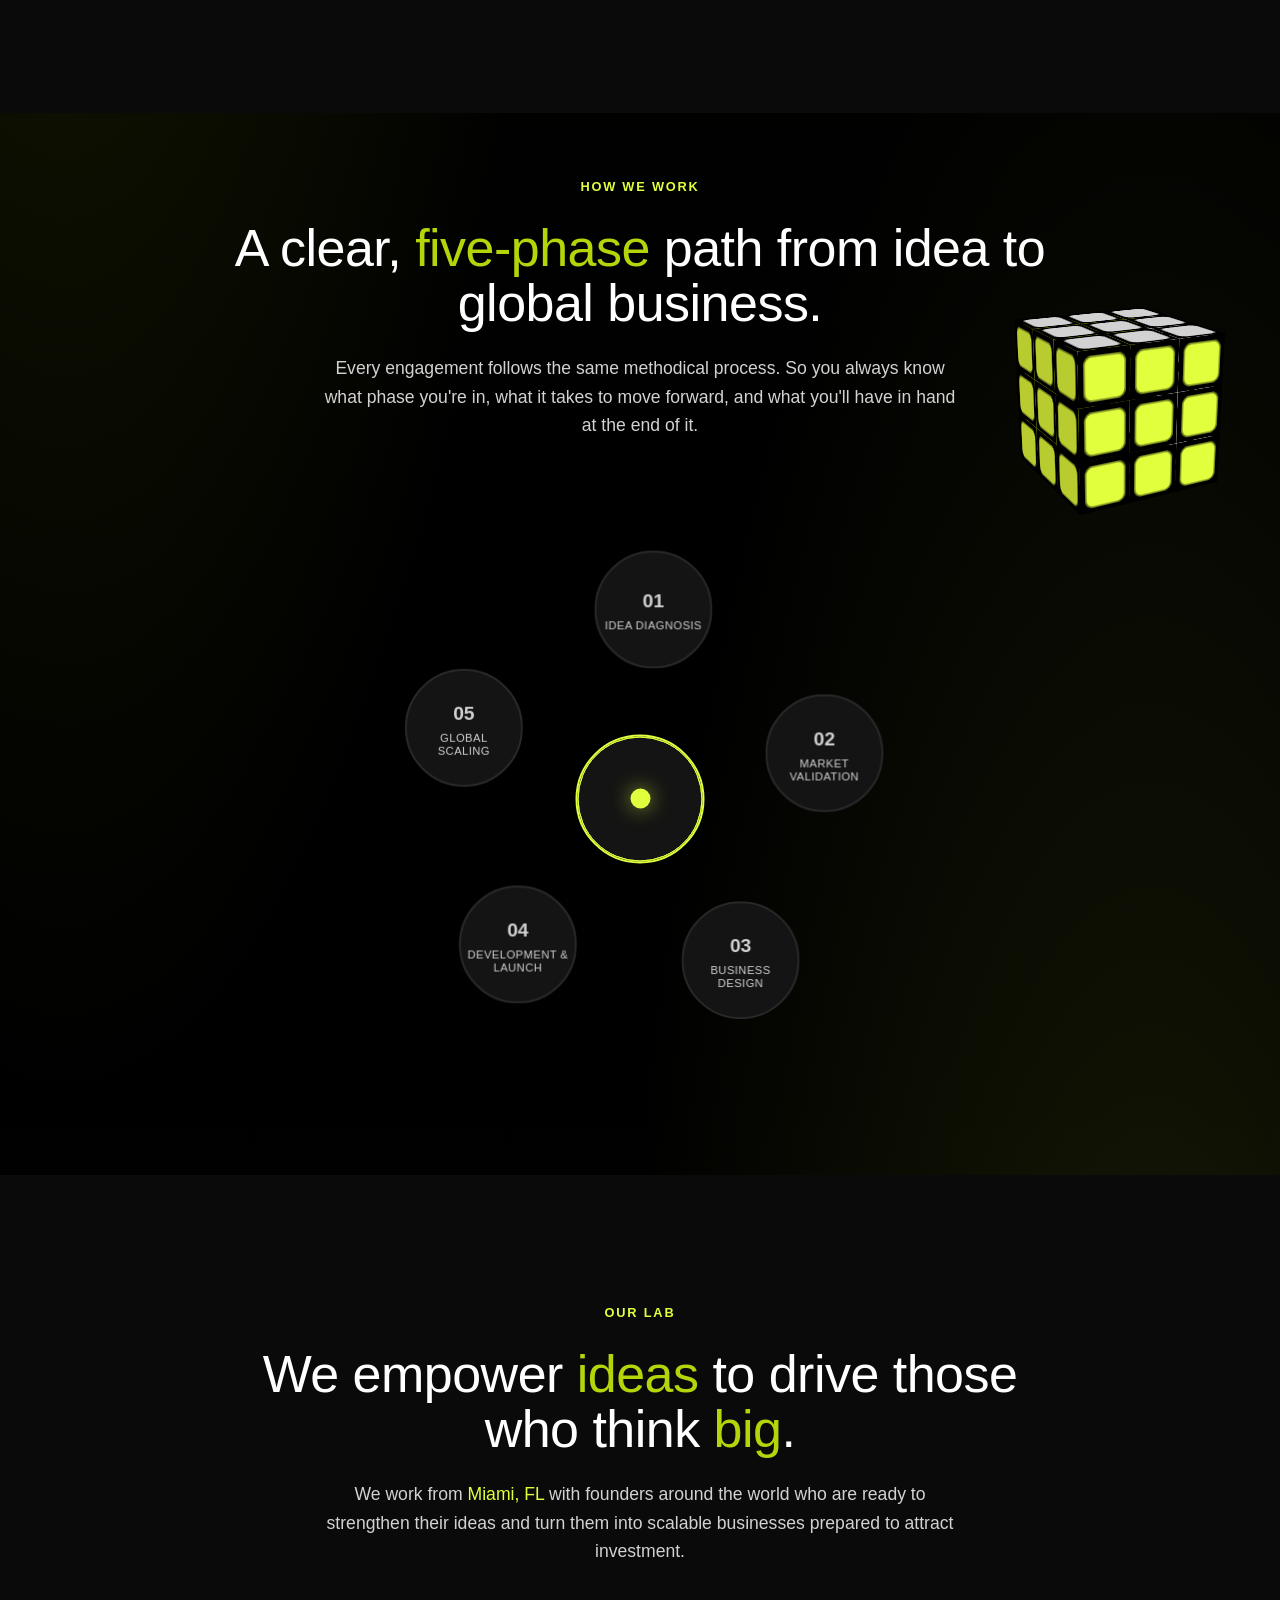
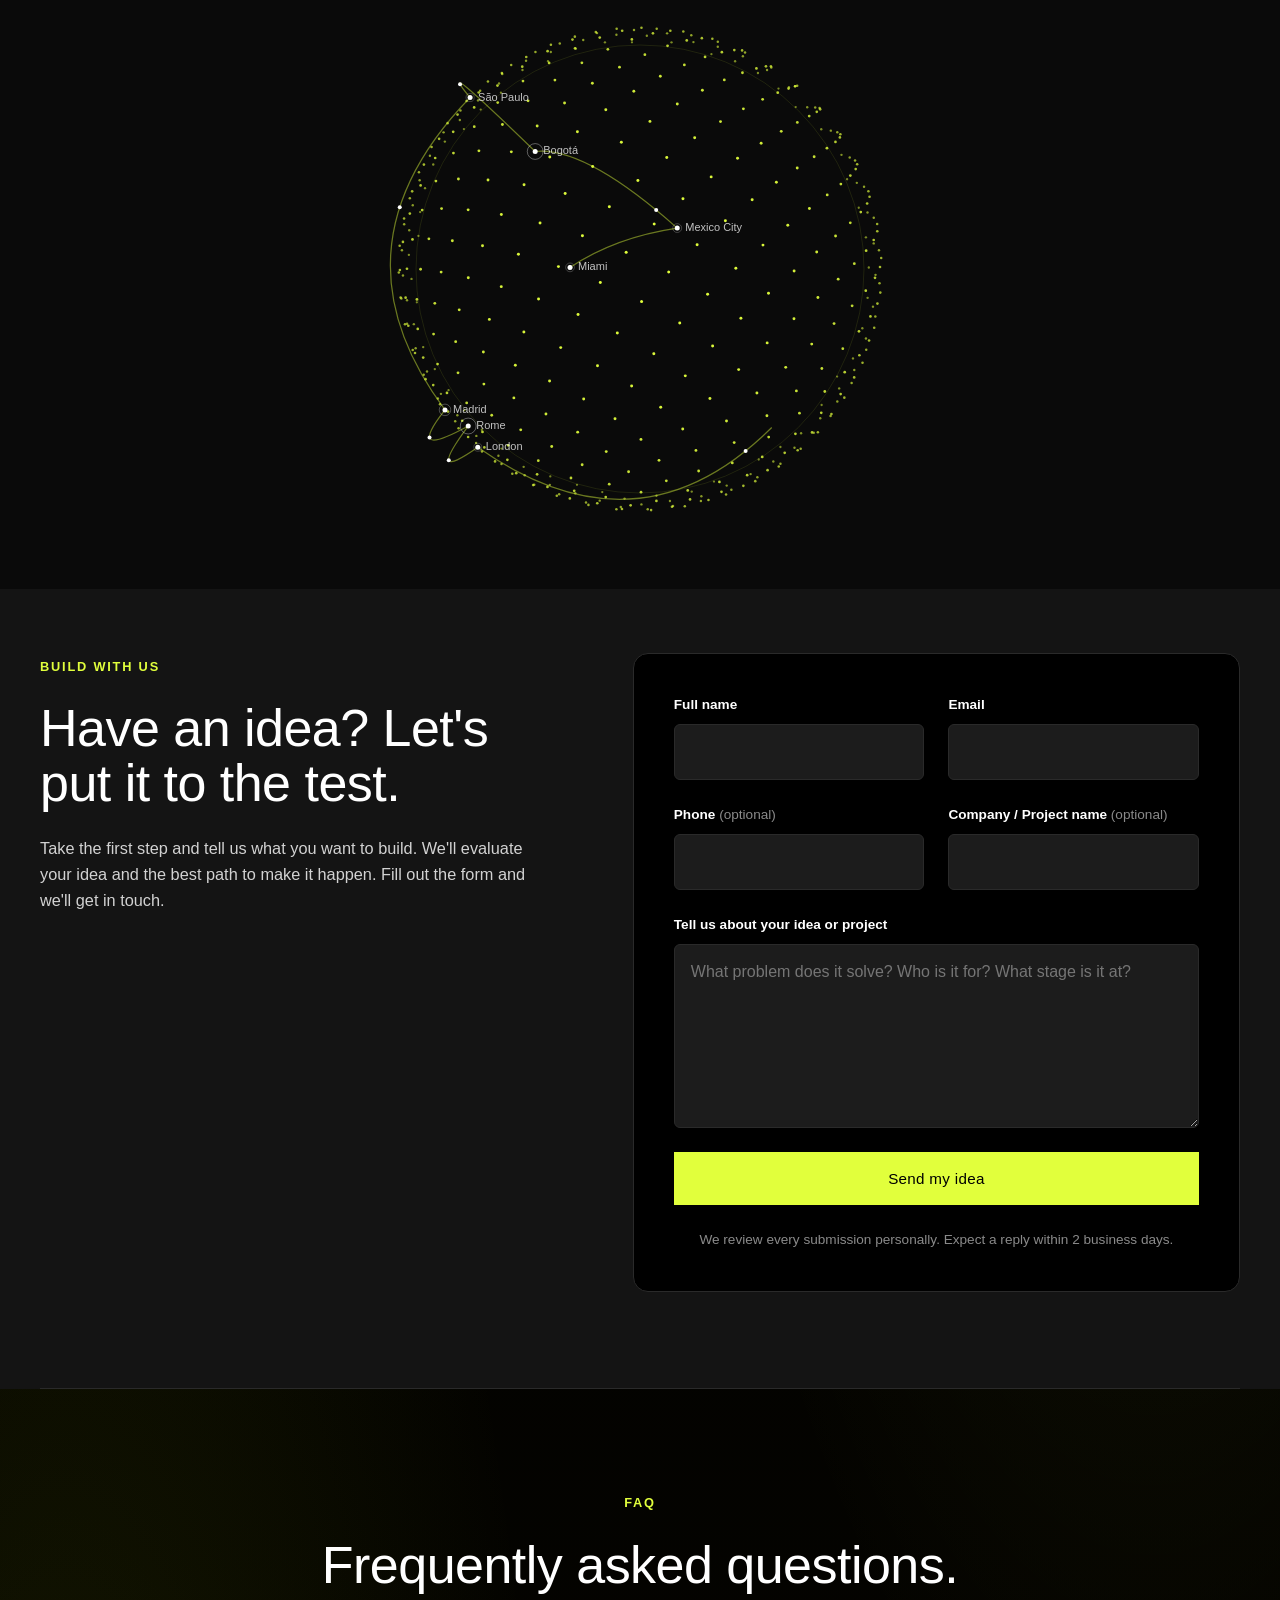
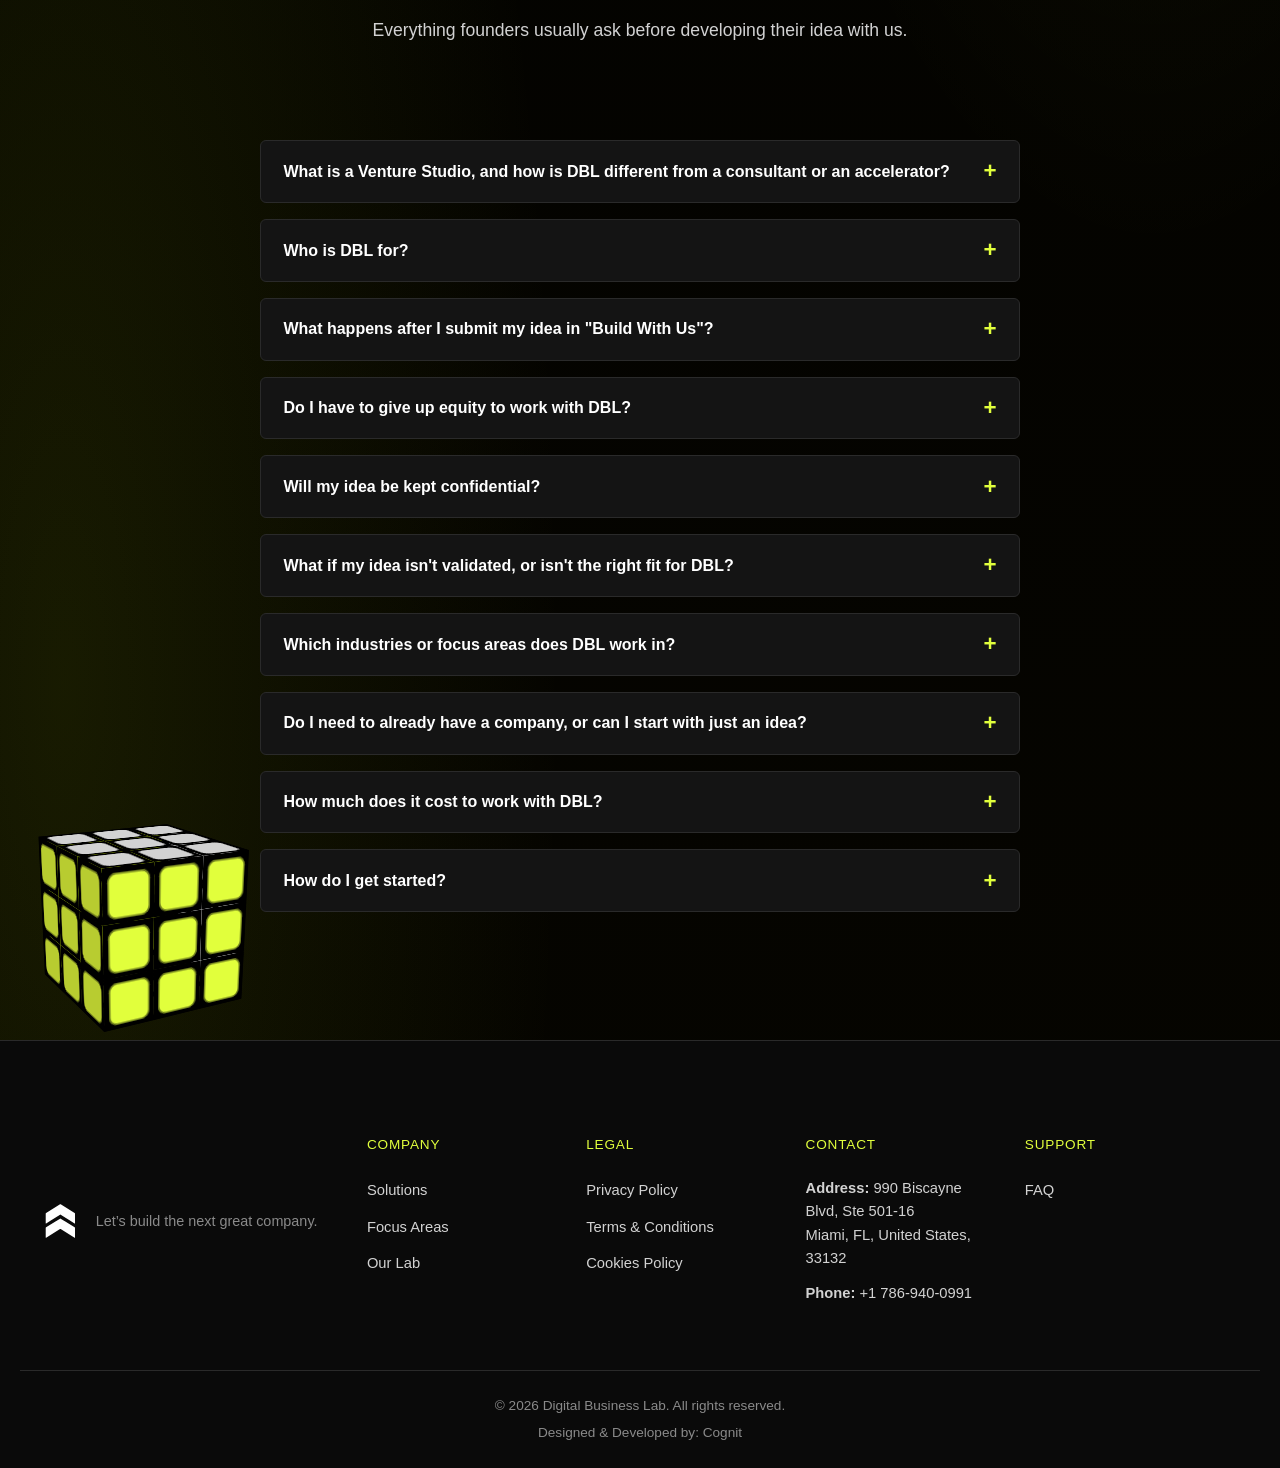
==== commit eca38536: "Move process section's cube up; tighten its bottom padding The decorative cube in "How We Work" sat " ====
--- a/index.html
+++ b/index.html
@@ -20,7 +20,7 @@
 
   <link rel="icon" href="data:image/svg+xml,%3Csvg xmlns='http://www.w3.org/2000/svg' viewBox='0 0 100 100'%3E%3Cpath d='M50 15 L85 40 L70 40 L70 85 L30 85 L30 40 L15 40 Z' fill='%23E1FF3C'/%3E%3C/svg%3E">
 
-  <link rel="stylesheet" href="styles.css?v=10">
+  <link rel="stylesheet" href="styles.css?v=11">
   <noscript><style>.reveal { opacity: 1 !important; transform: none !important; } #pageLoader { display: none !important; }</style></noscript>
 </head>
 <body>
--- a/styles.css
+++ b/styles.css
@@ -569,7 +569,7 @@
    top, so the reliably empty margin is at the bottom, below the last
    piece of content and before the section's own bottom padding ends. */
 .rubik3d--corner-left-1  { left: 1.5%; right: auto; bottom: 3%; top: auto; }
-.rubik3d--corner-right-1 { right: 7%; left: auto; bottom: 3%; top: auto; }
+.rubik3d--corner-right-1 { right: 7%; left: auto; top: 20%; bottom: auto; }
 .rubik3d--corner-left-2  { left: 5%; right: auto; bottom: 4%; top: auto; }
 .rubik3d--corner-right-2 { right: 7%; left: auto; bottom: 4%; top: auto; }
 
@@ -636,7 +636,7 @@
 /* The stacked top+bottom section padding reads as an oversized empty
    gap above these two headings — tighten just their top padding. */
 #focus-areas { padding-top: var(--space-xl); }
-#process { padding-top: var(--space-xl); }
+#process { padding-top: var(--space-xl); padding-bottom: var(--space-lg); }
 
 /* The globe fills most of #about's own visual weight, so the usual
    bottom section padding on top of it reads as an oversized empty
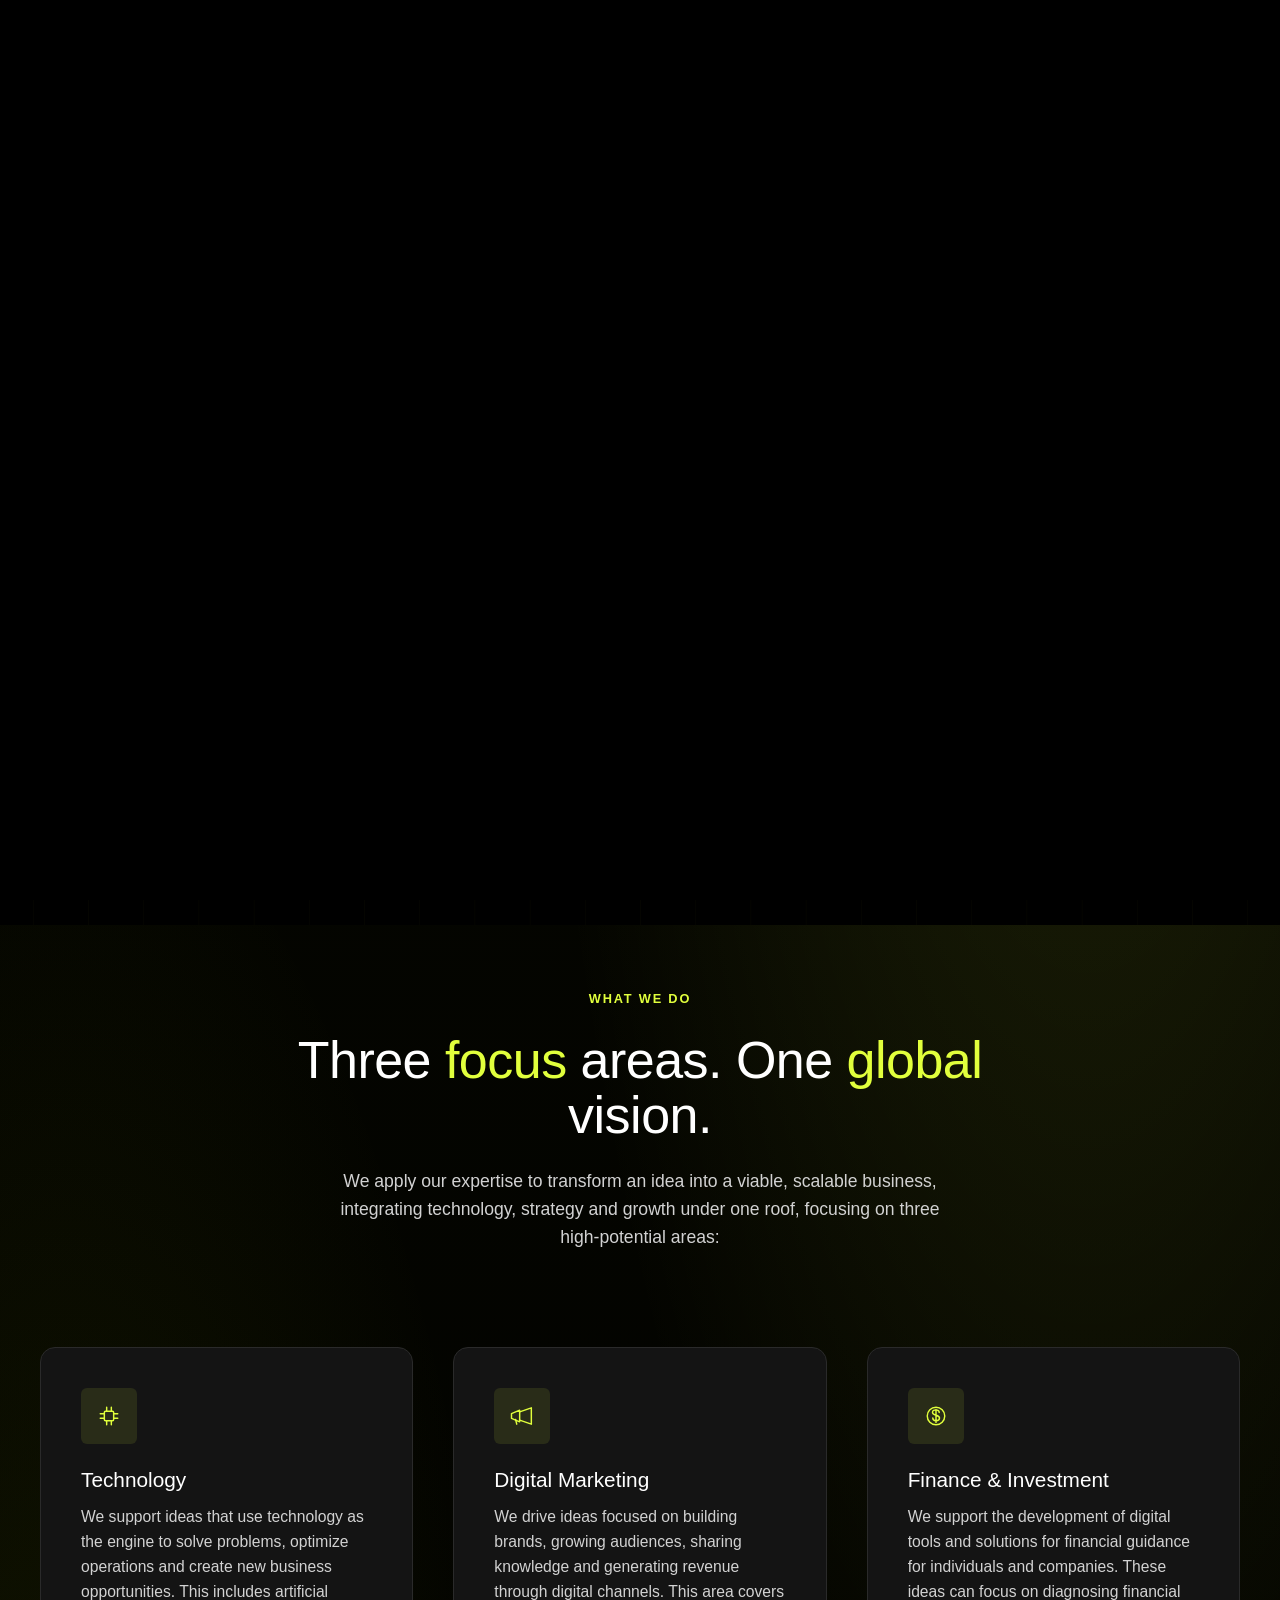
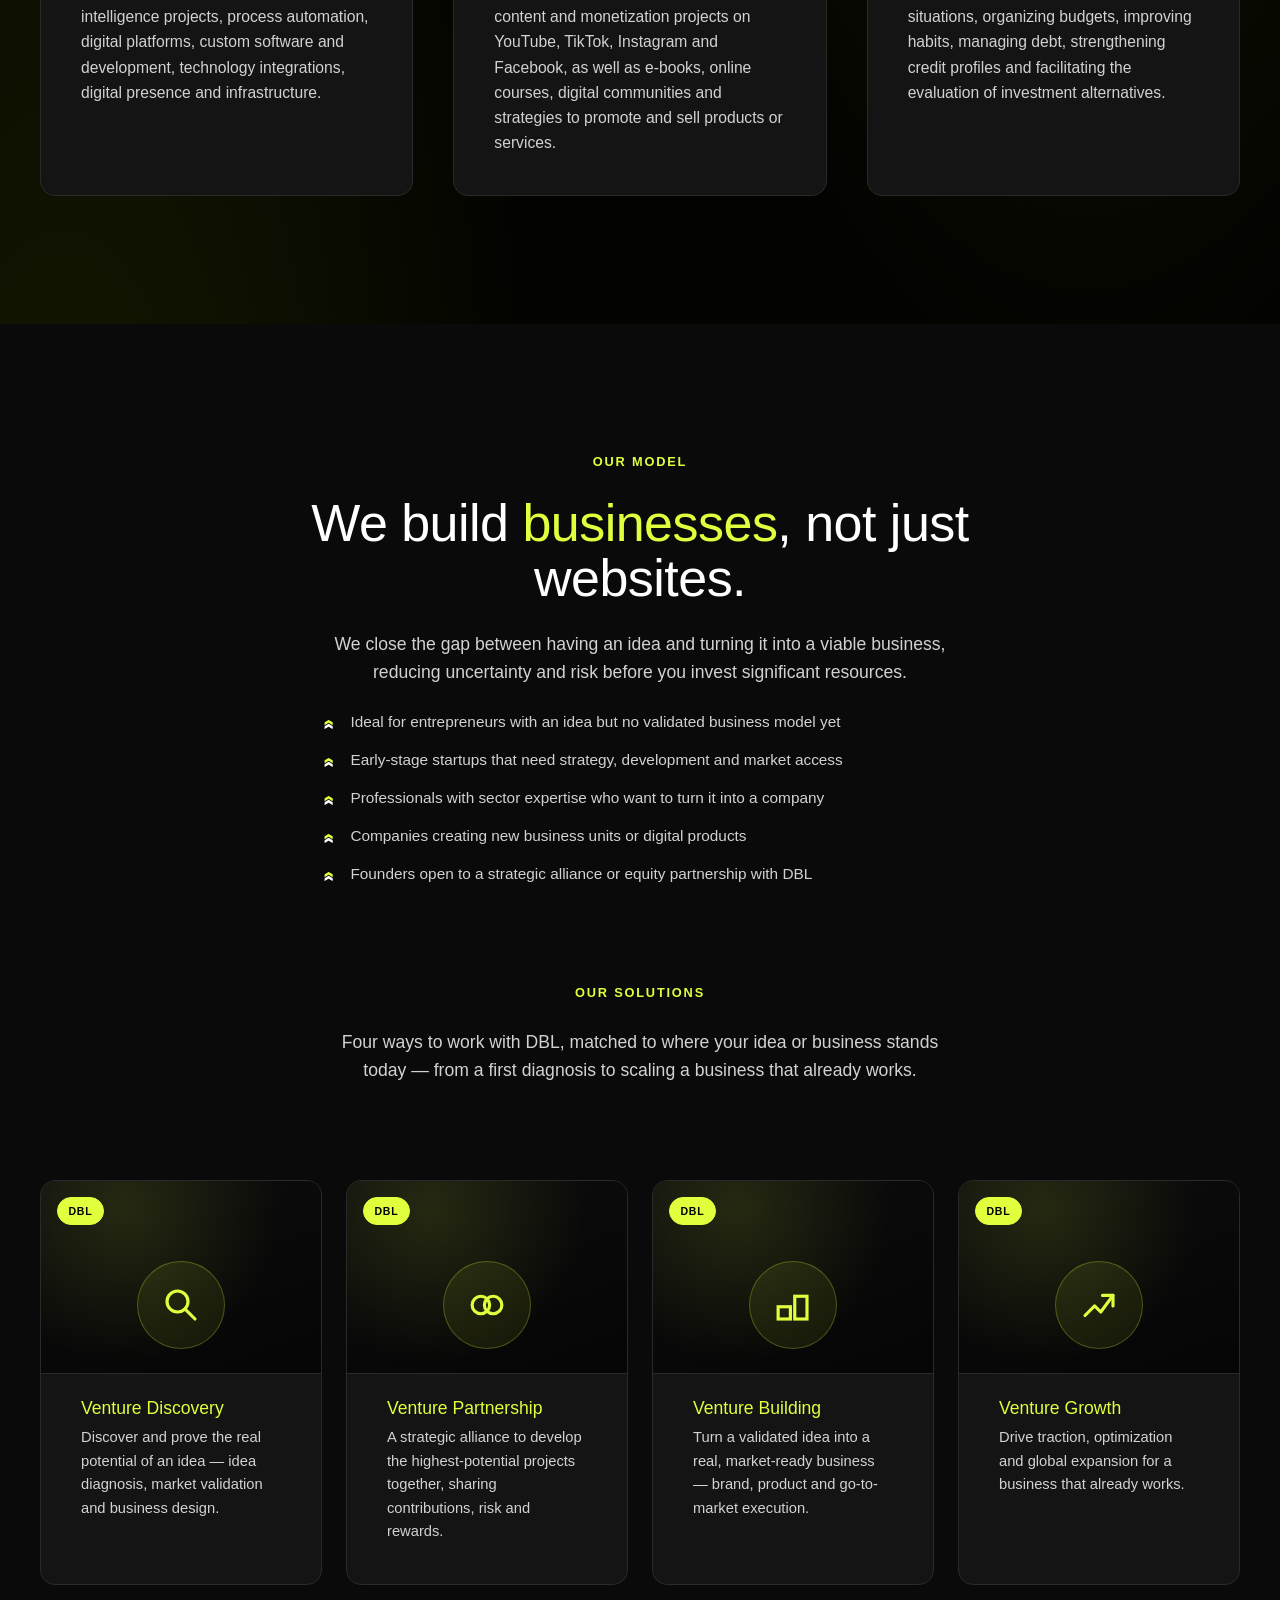
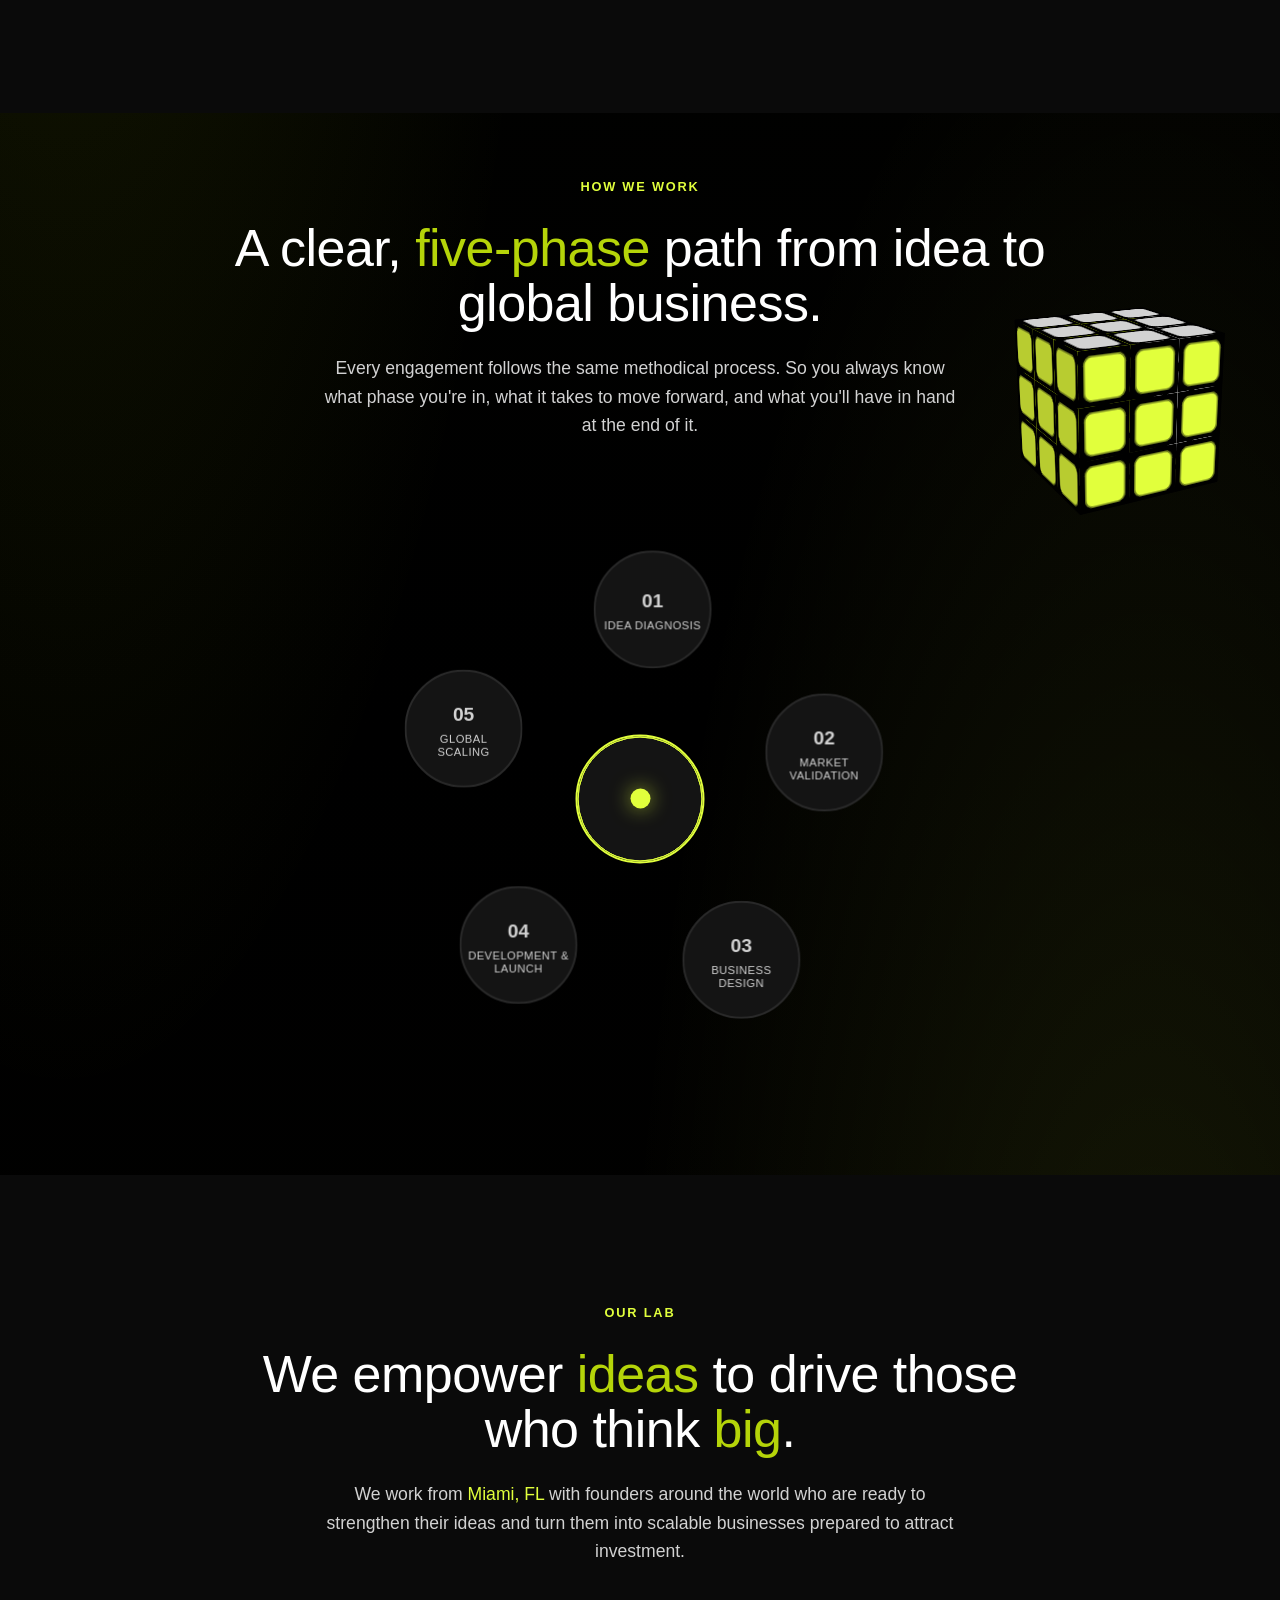
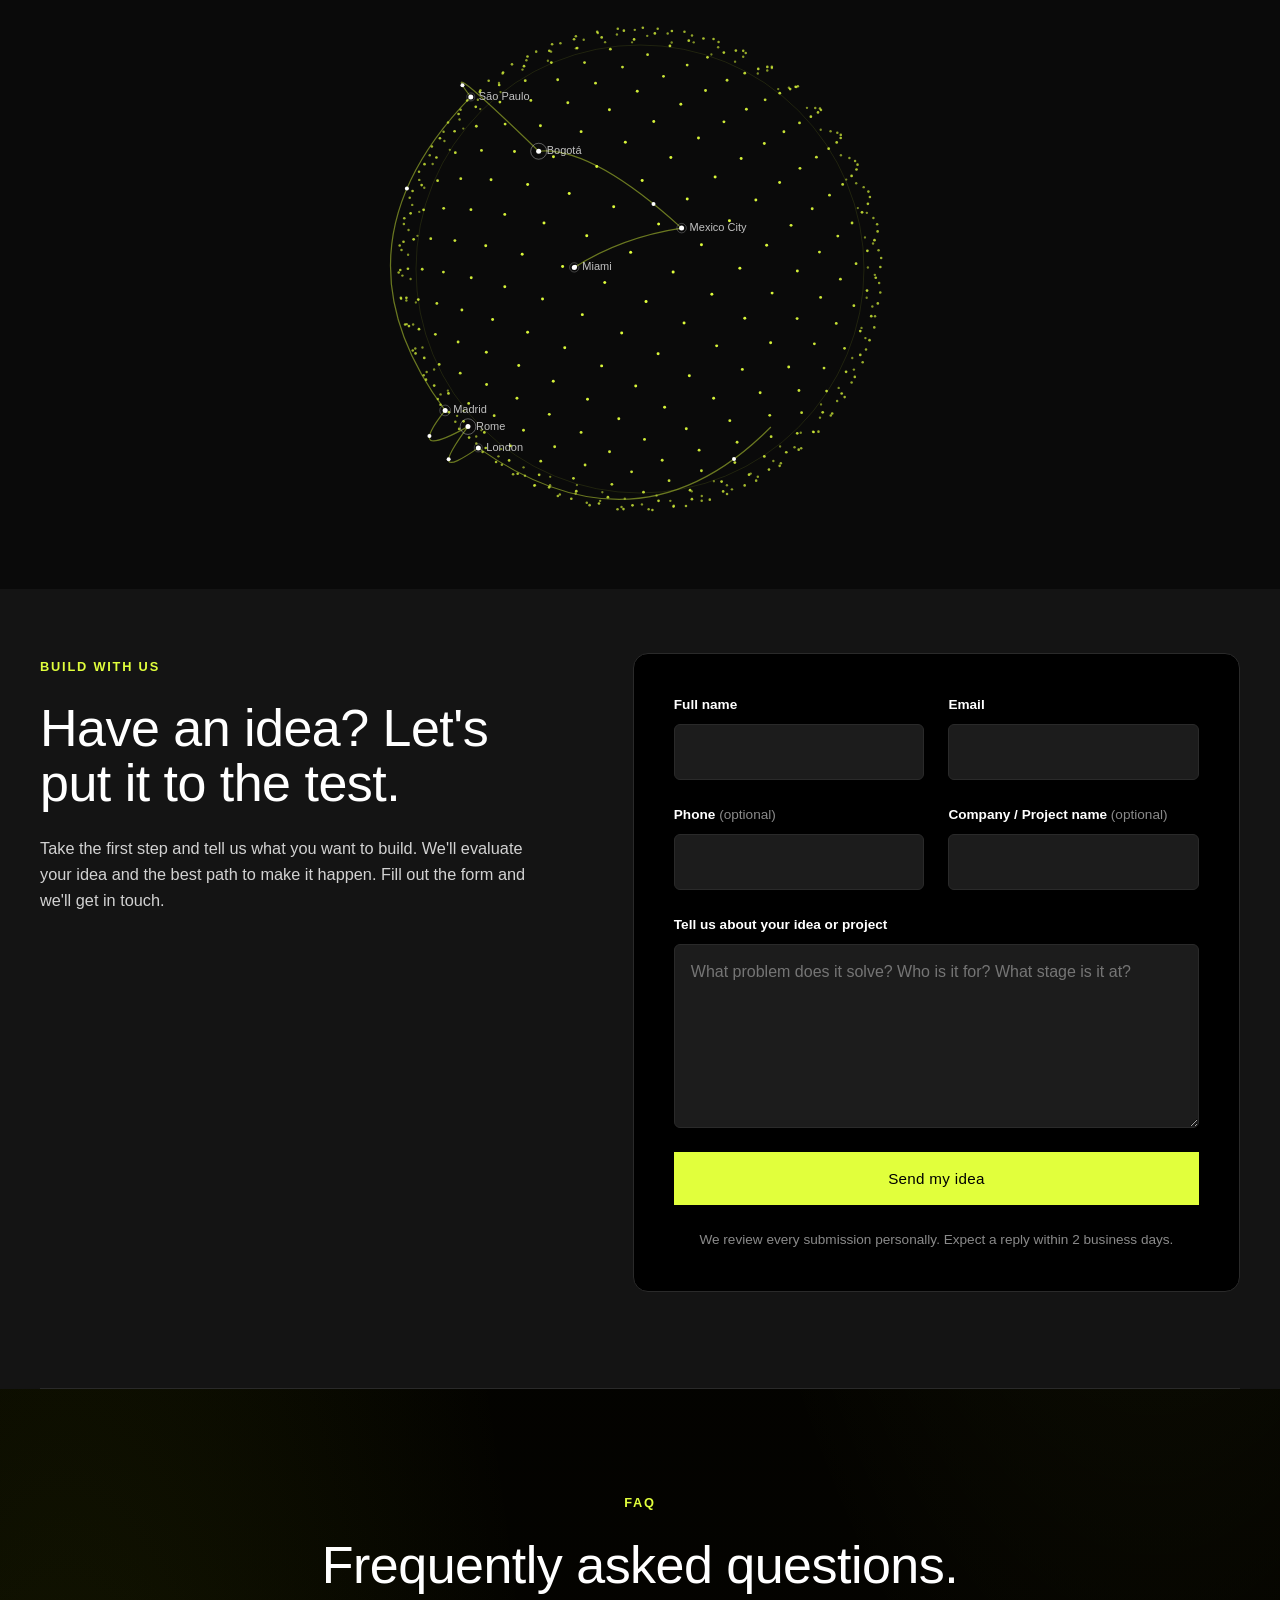
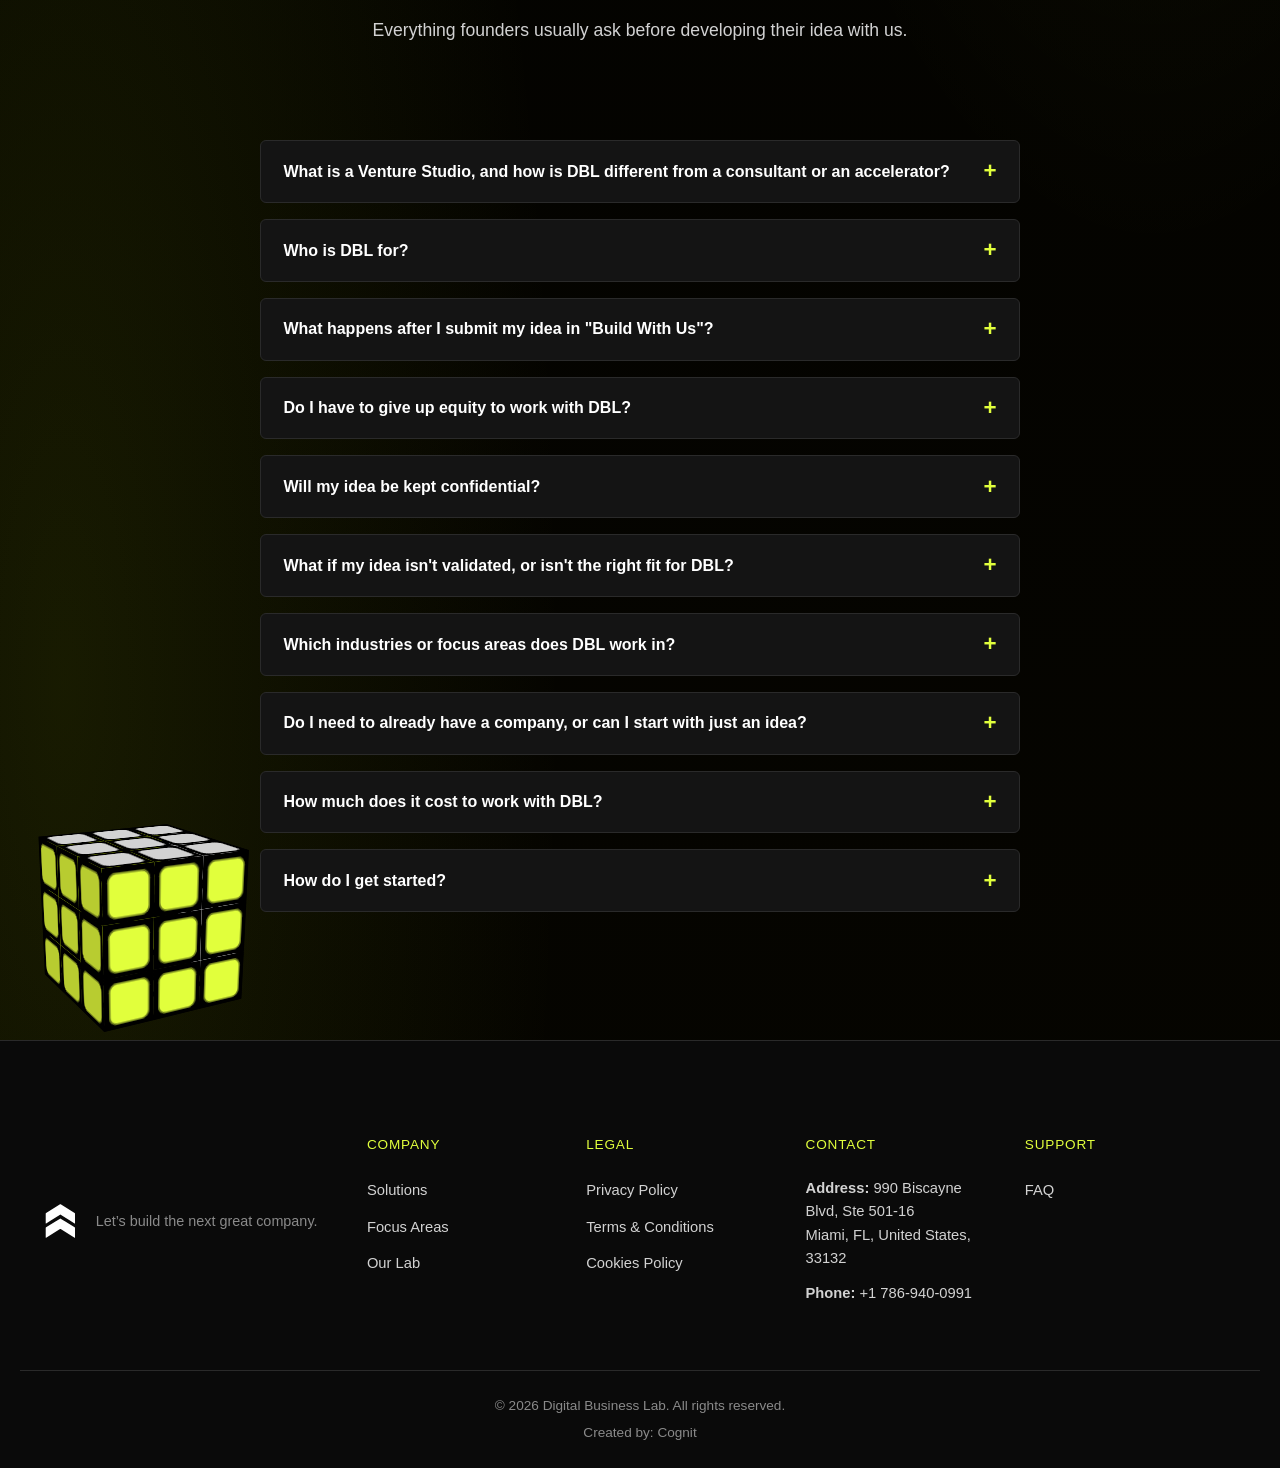
==== commit f4fb71d6: "Re-balance hero cube position, hover-only timeline cards, shorter footer credit - Hero cube: shrank " ====
--- a/index.html
+++ b/index.html
@@ -20,7 +20,7 @@
 
   <link rel="icon" href="data:image/svg+xml,%3Csvg xmlns='http://www.w3.org/2000/svg' viewBox='0 0 100 100'%3E%3Cpath d='M50 15 L85 40 L70 40 L70 85 L30 85 L30 40 L15 40 Z' fill='%23E1FF3C'/%3E%3C/svg%3E">
 
-  <link rel="stylesheet" href="styles.css?v=11">
+  <link rel="stylesheet" href="styles.css?v=12">
   <noscript><style>.reveal { opacity: 1 !important; transform: none !important; } #pageLoader { display: none !important; }</style></noscript>
 </head>
 <body>
@@ -907,7 +907,7 @@
 
     <div class="container footer__bottom">
       <p>&copy; <span id="year"></span> Digital Business Lab. All rights reserved.</p>
-      <p class="footer__credit">Designed &amp; Developed by: Cognit</p>
+      <p class="footer__credit">Created by: Cognit</p>
     </div>
   </footer>
 
@@ -933,7 +933,7 @@
     <button type="button" class="btn btn--primary" id="cookieAccept">Got it</button>
   </div>
 
-  <script src="script.js?v=7"></script>
+  <script src="script.js?v=8"></script>
 
   <!--
   +------------------------------------------+
--- a/styles.css
+++ b/styles.css
@@ -526,12 +526,12 @@
 
 .rubik3d--hero {
   position: absolute;
-  right: 10%;
+  right: 4%;
   top: 5%;
-  width: 190px;
-  height: 190px;
-  perspective: 780px;
-  --cubie-size: 63px;
+  width: 170px;
+  height: 170px;
+  perspective: 900px;
+  --cubie-size: 56px;
 }
 /* Opacity lives on the leaf faces, not on .rubik3d--hero itself — that
    element is the preserve-3d perspective root, and opacity there would
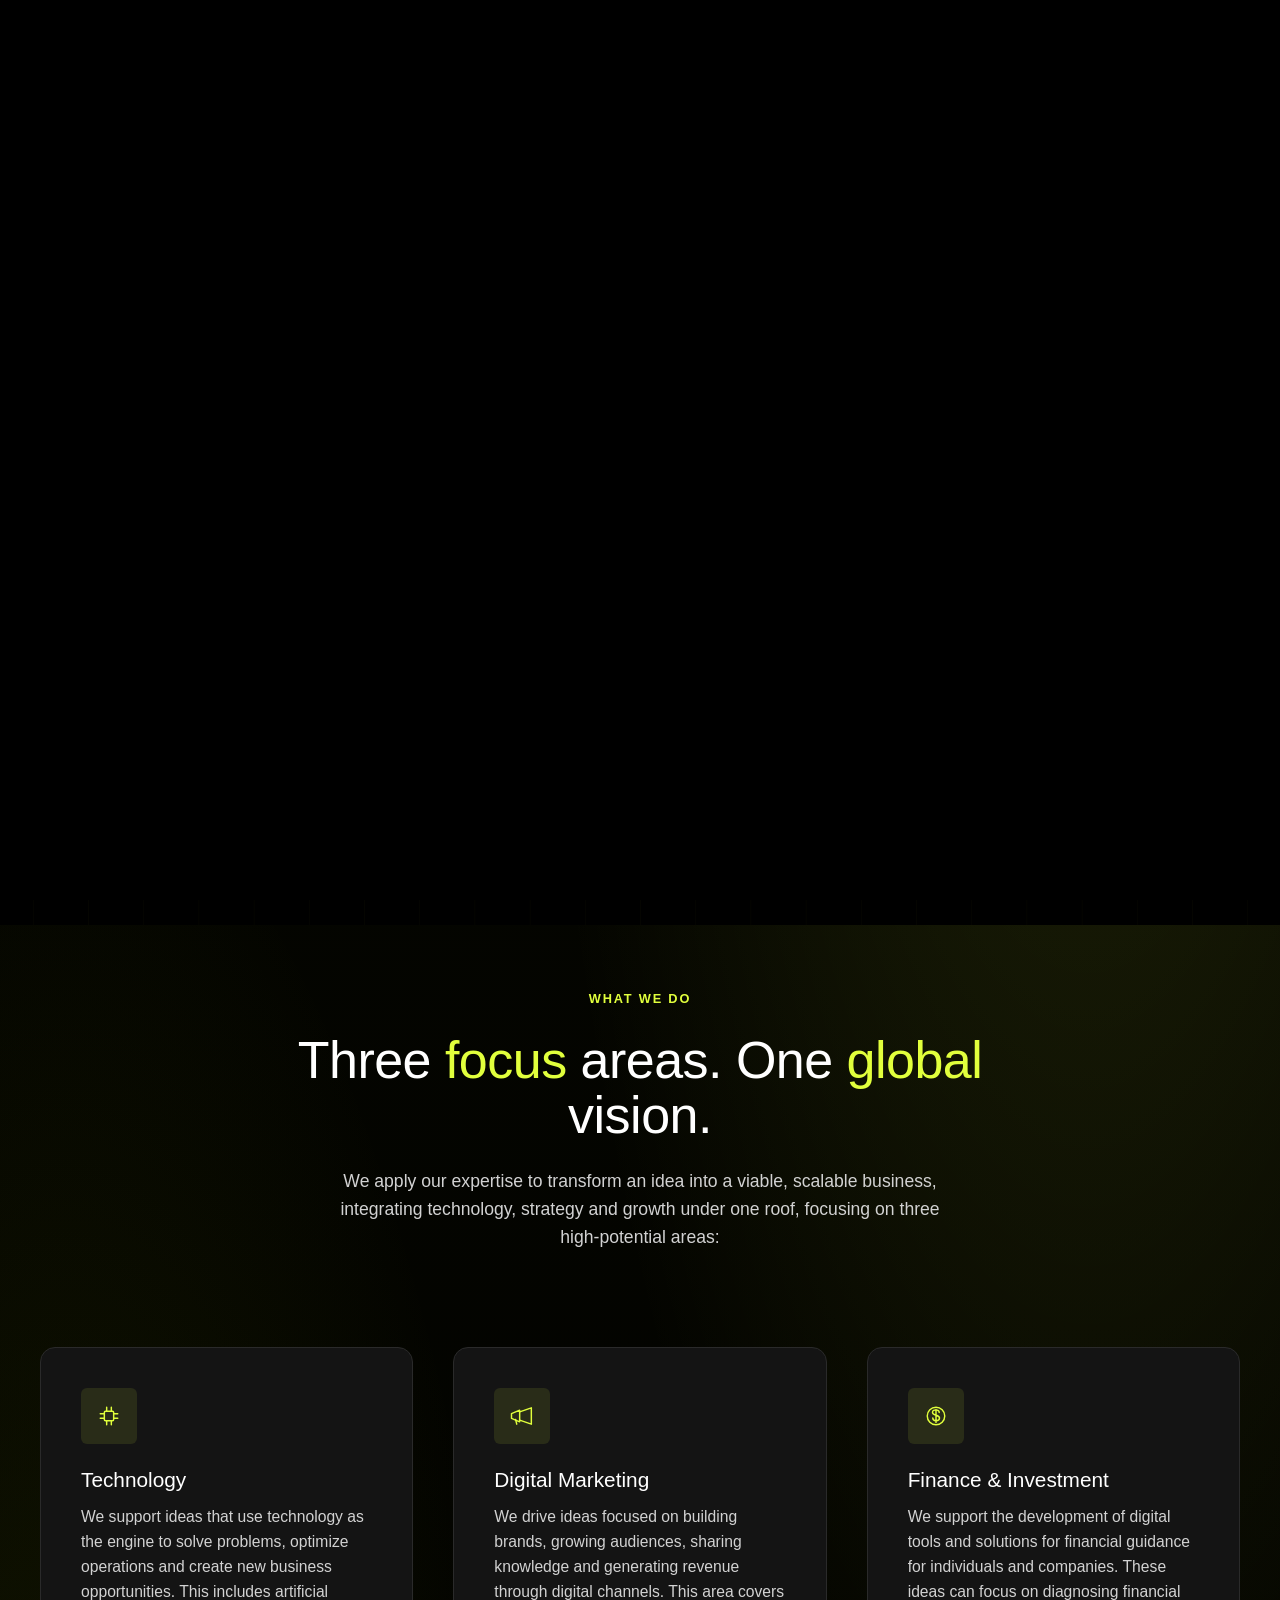
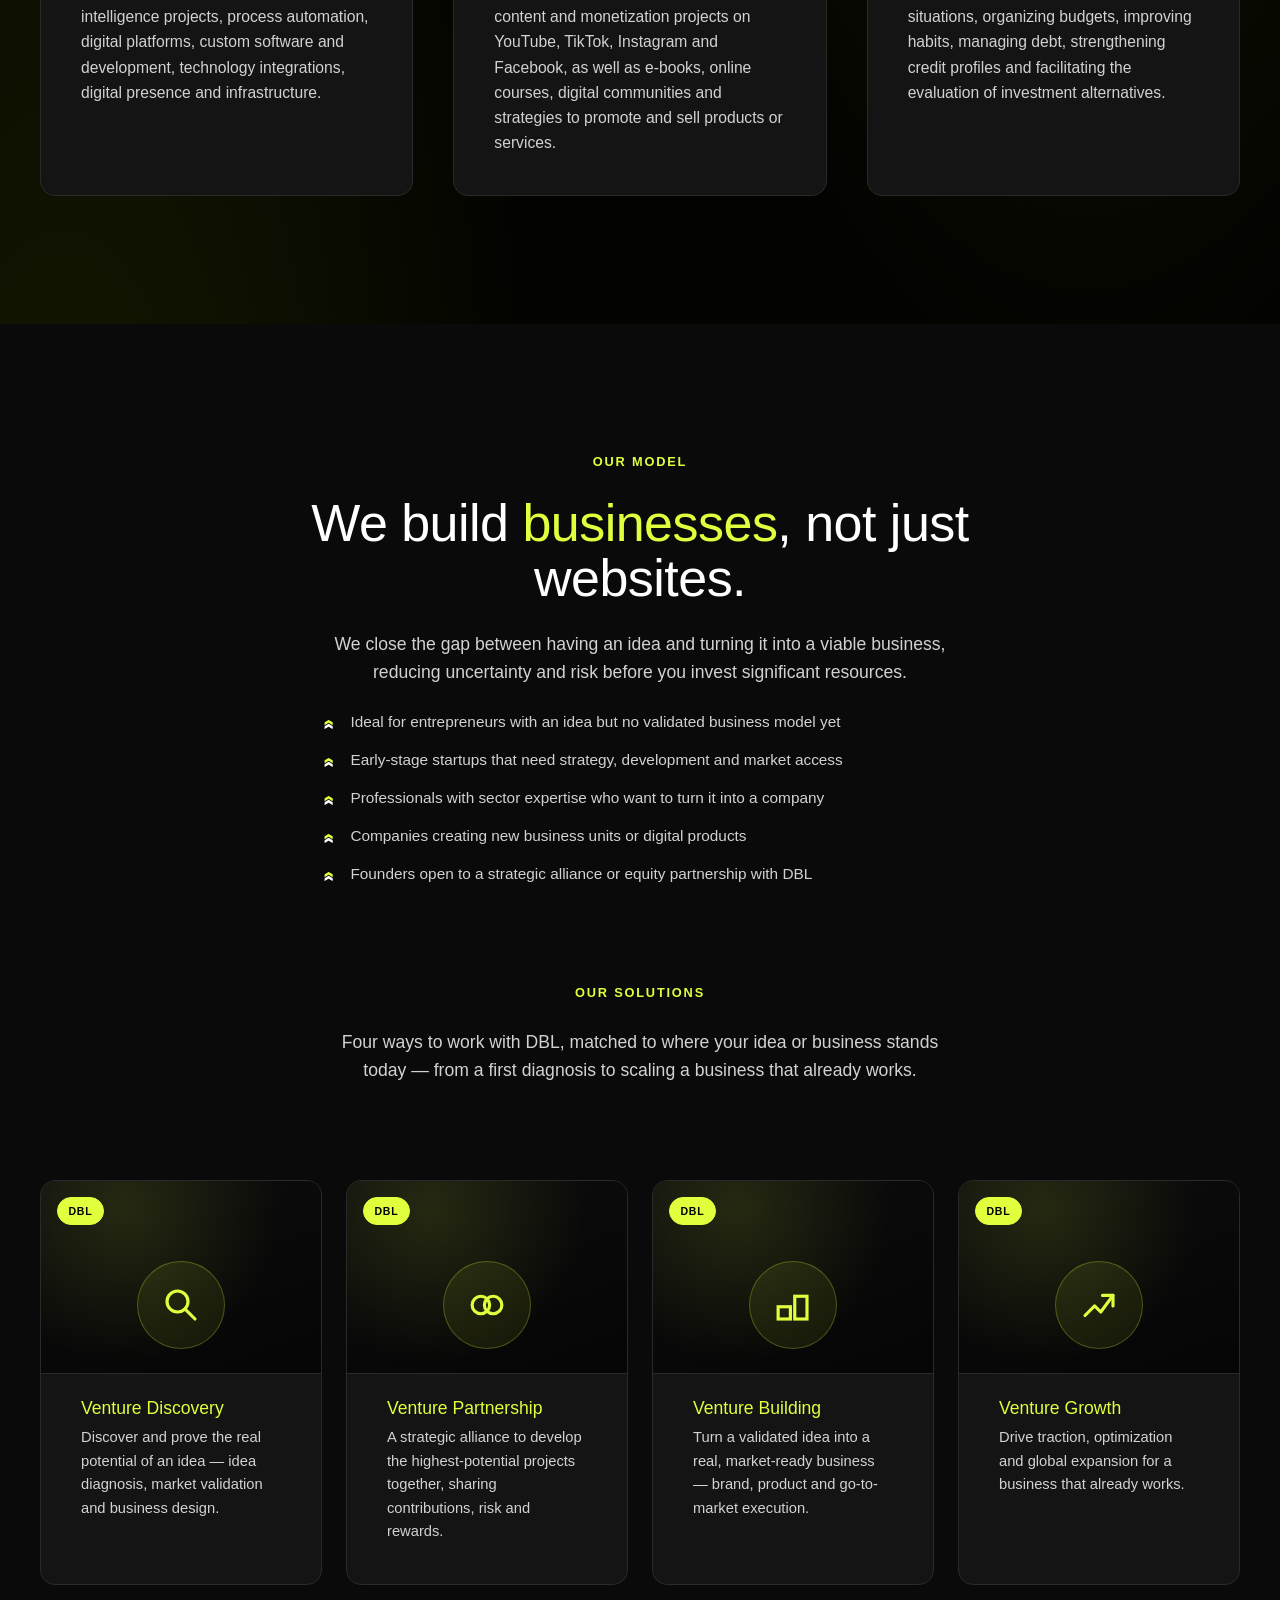
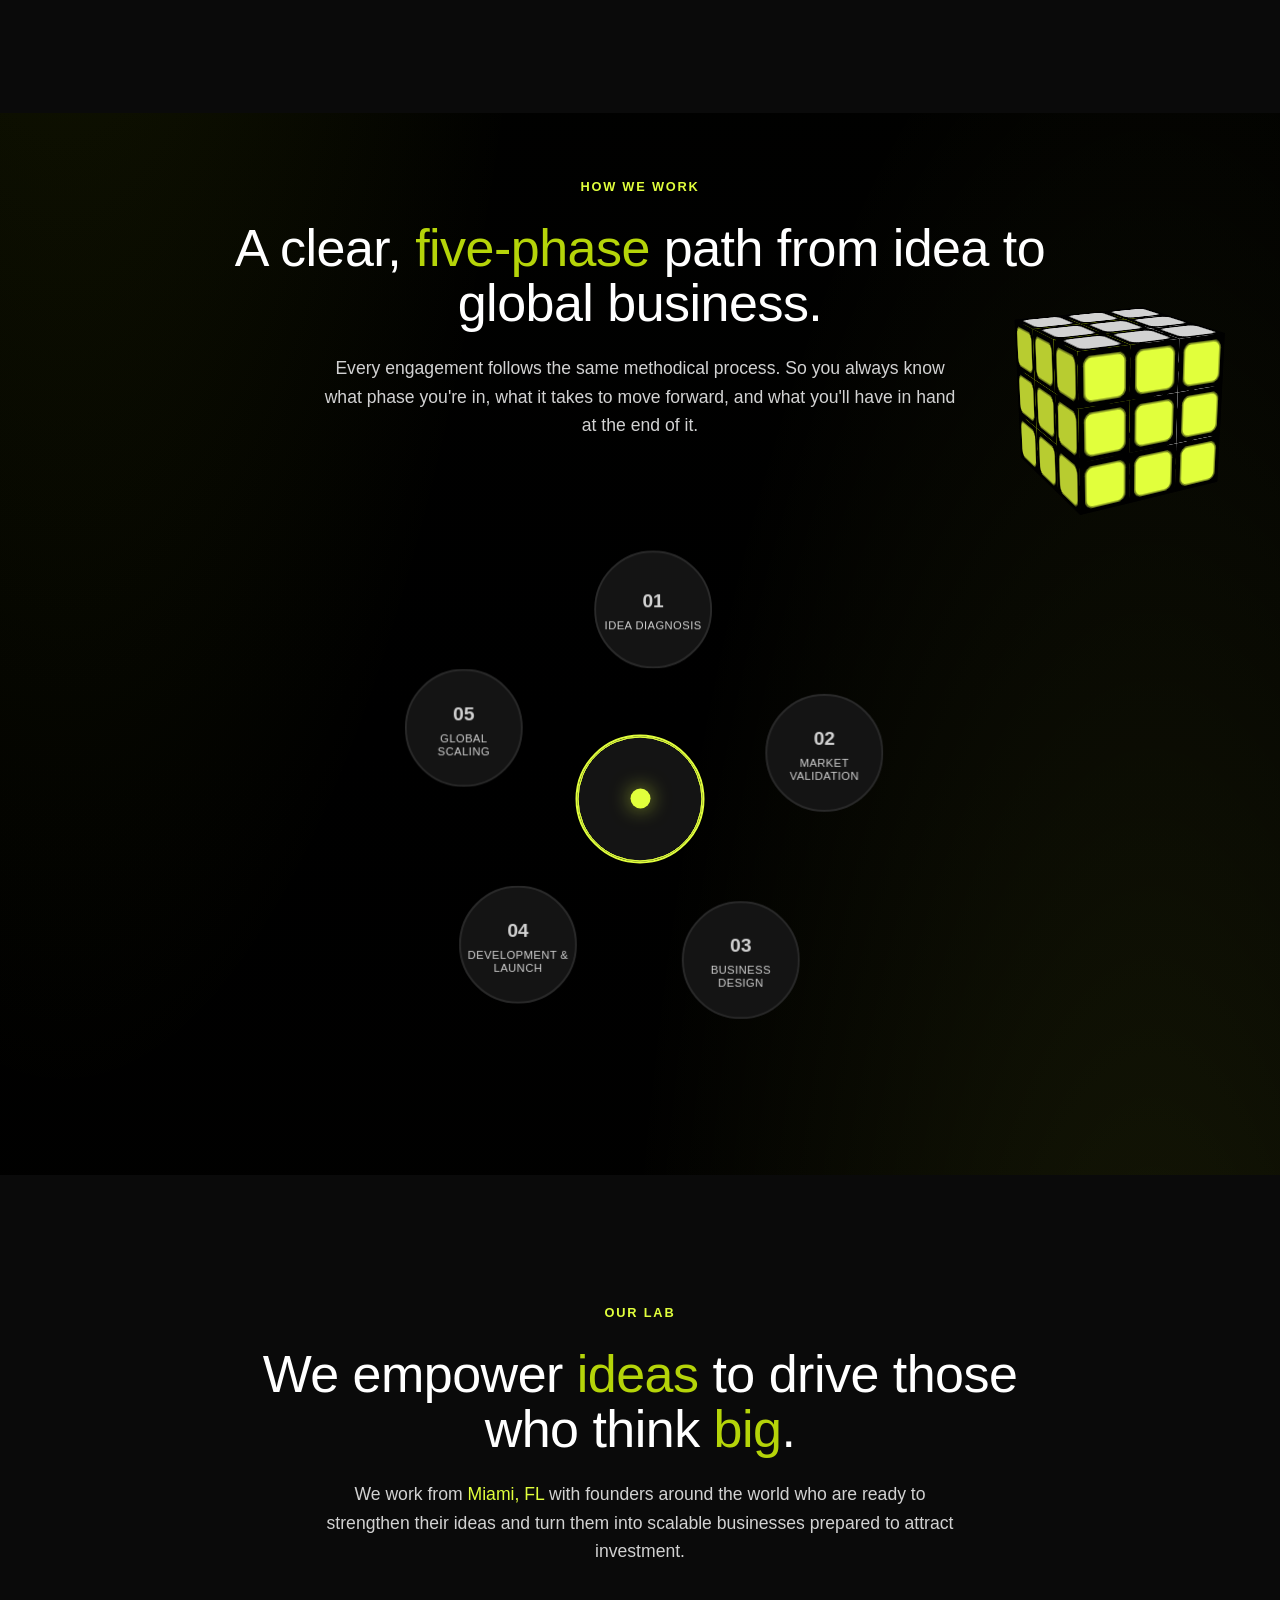
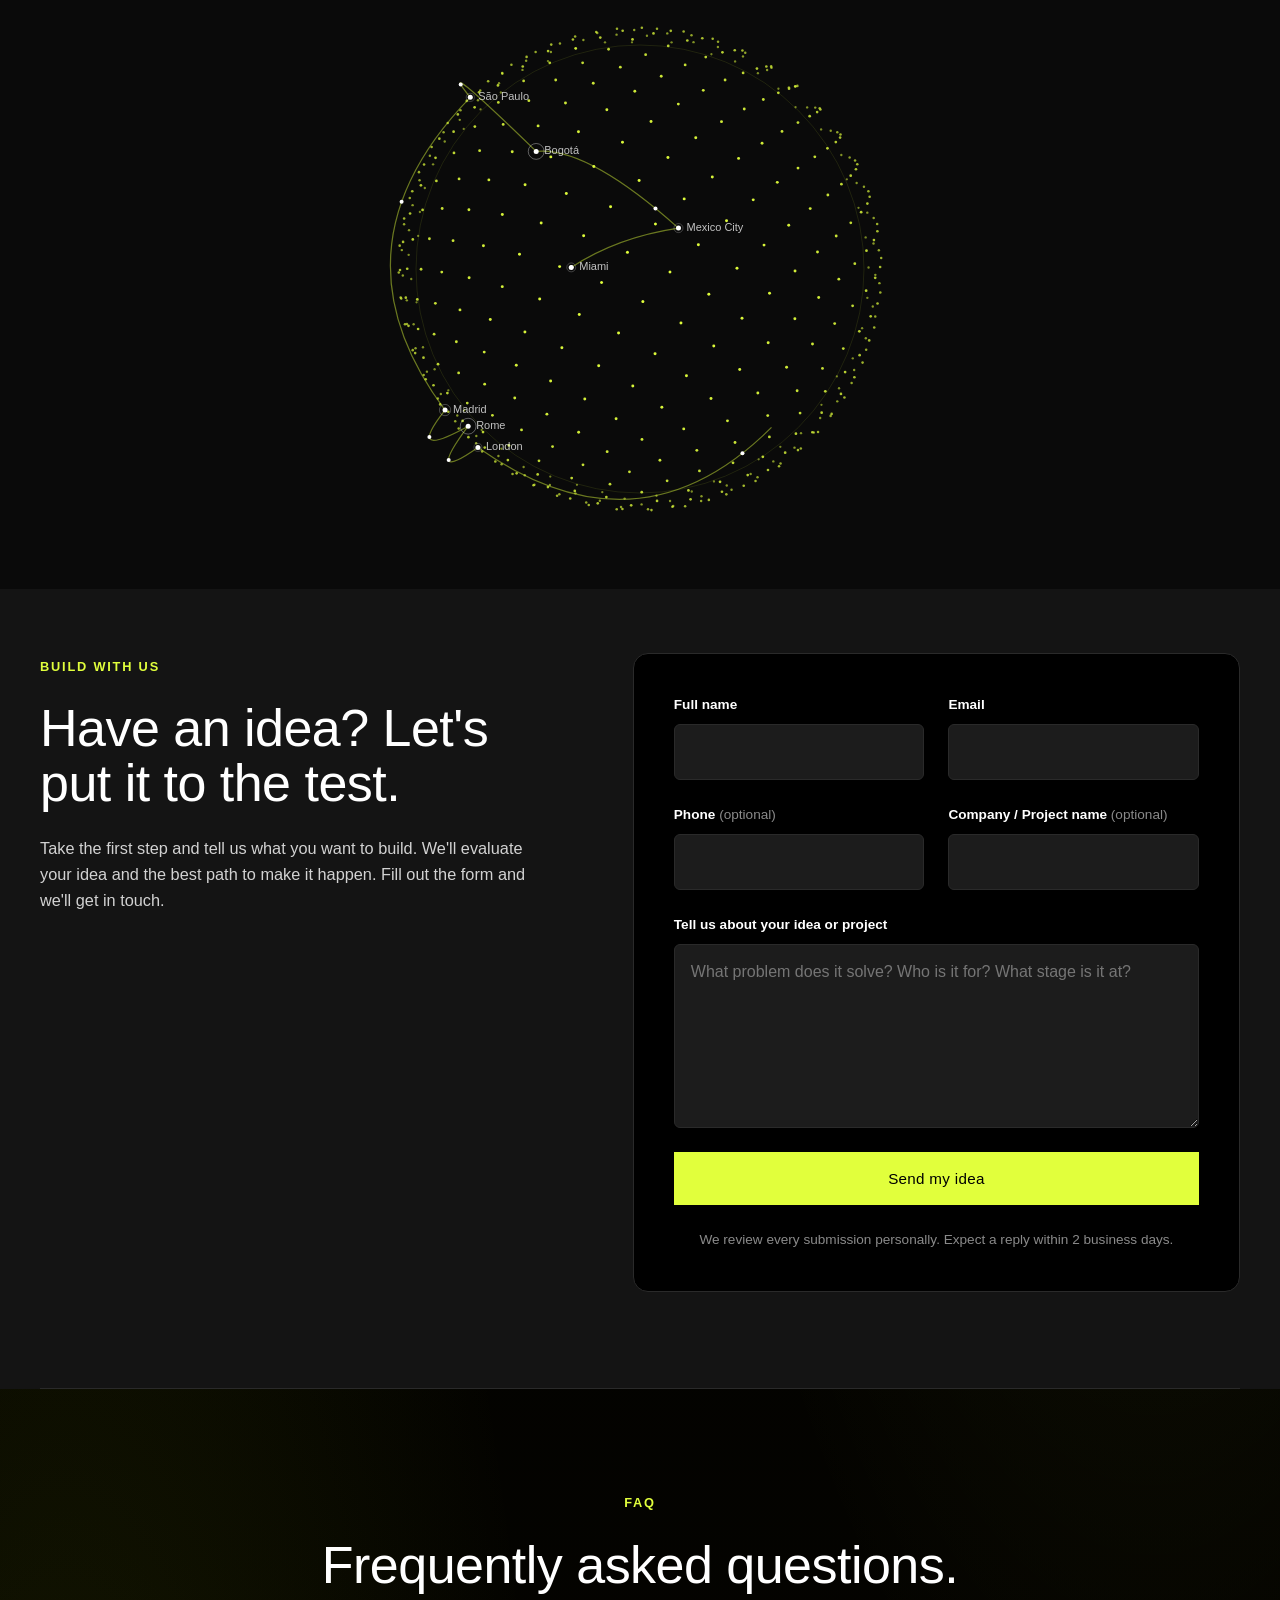
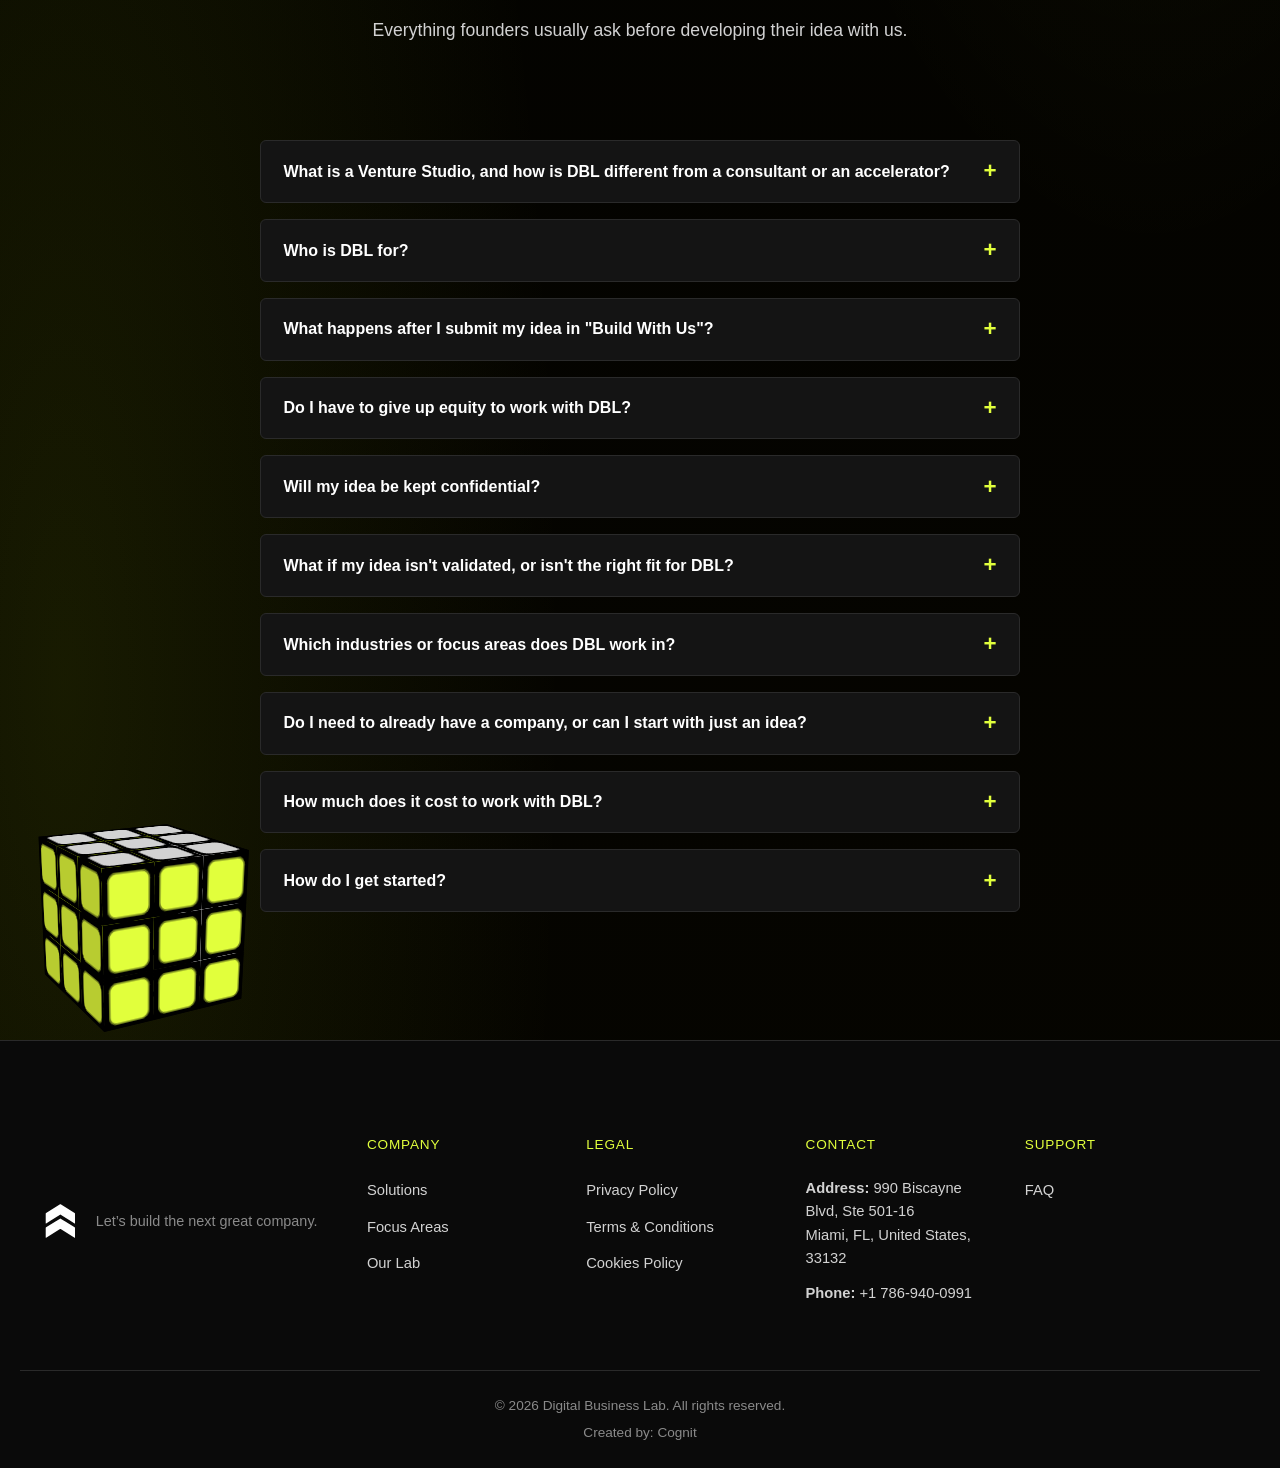
==== commit d35fba42: "Remove the now-unnecessary close (X) button on timeline cards Since the 5-phase timeline cards now s" ====
--- a/index.html
+++ b/index.html
@@ -20,7 +20,7 @@
 
   <link rel="icon" href="data:image/svg+xml,%3Csvg xmlns='http://www.w3.org/2000/svg' viewBox='0 0 100 100'%3E%3Cpath d='M50 15 L85 40 L70 40 L70 85 L30 85 L30 40 L15 40 Z' fill='%23E1FF3C'/%3E%3C/svg%3E">
 
-  <link rel="stylesheet" href="styles.css?v=12">
+  <link rel="stylesheet" href="styles.css?v=13">
   <noscript><style>.reveal { opacity: 1 !important; transform: none !important; } #pageLoader { display: none !important; }</style></noscript>
 </head>
 <body>
@@ -584,7 +584,6 @@
             </div>
             <div class="orbital__line" data-orbital-line hidden aria-hidden="true"></div>
             <div class="orbital__card" data-orbital-card hidden>
-              <button type="button" class="orbital__card-close" data-orbital-close aria-label="Close">&times;</button>
               <h3 class="orbital__card-title"></h3>
               <p class="orbital__card-question"></p>
               <p class="orbital__card-text"></p>
@@ -933,7 +932,7 @@
     <button type="button" class="btn btn--primary" id="cookieAccept">Got it</button>
   </div>
 
-  <script src="script.js?v=8"></script>
+  <script src="script.js?v=9"></script>
 
   <!--
   +------------------------------------------+
--- a/styles.css
+++ b/styles.css
@@ -938,22 +938,7 @@
   box-shadow: 0 0 22px rgba(225, 255, 60, 0.15);
   z-index: 3;
 }
-.orbital__card-close {
-  position: absolute;
-  top: var(--space-xs);
-  right: var(--space-xs);
-  width: 28px;
-  height: 28px;
-  border: 1px solid var(--color-border);
-  background: transparent;
-  color: var(--color-text-muted);
-  font-size: 1.1rem;
-  line-height: 1;
-  cursor: pointer;
-  transition: border-color 0.3s var(--ease-signature), color 0.3s var(--ease-signature);
-}
-.orbital__card-close:hover { border-color: var(--color-accent); color: var(--color-accent); }
-.orbital__card-title { font-size: 1.05rem; margin-bottom: 0.4rem; padding-right: 1.8rem; }
+.orbital__card-title { font-size: 1.05rem; margin-bottom: 0.4rem; }
 .orbital__card-question {
   font-family: var(--font-heading);
   font-style: italic;
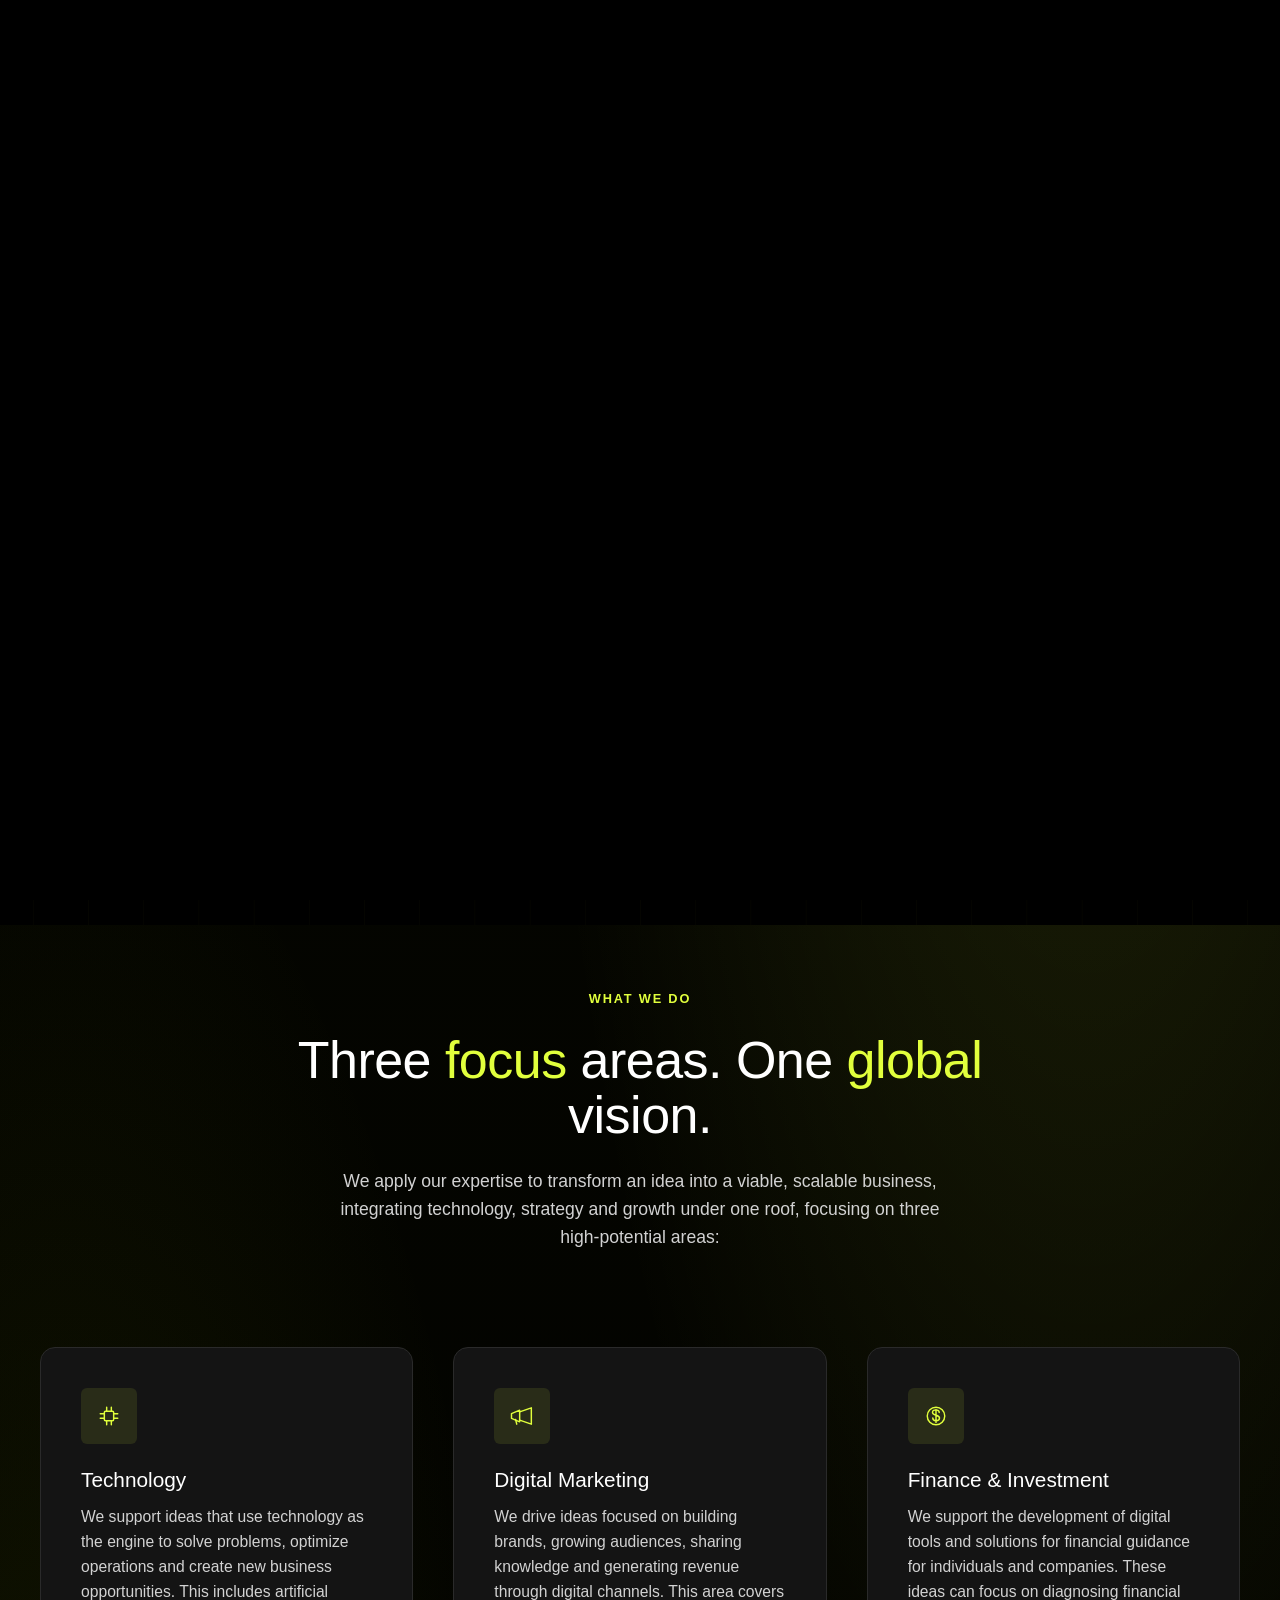
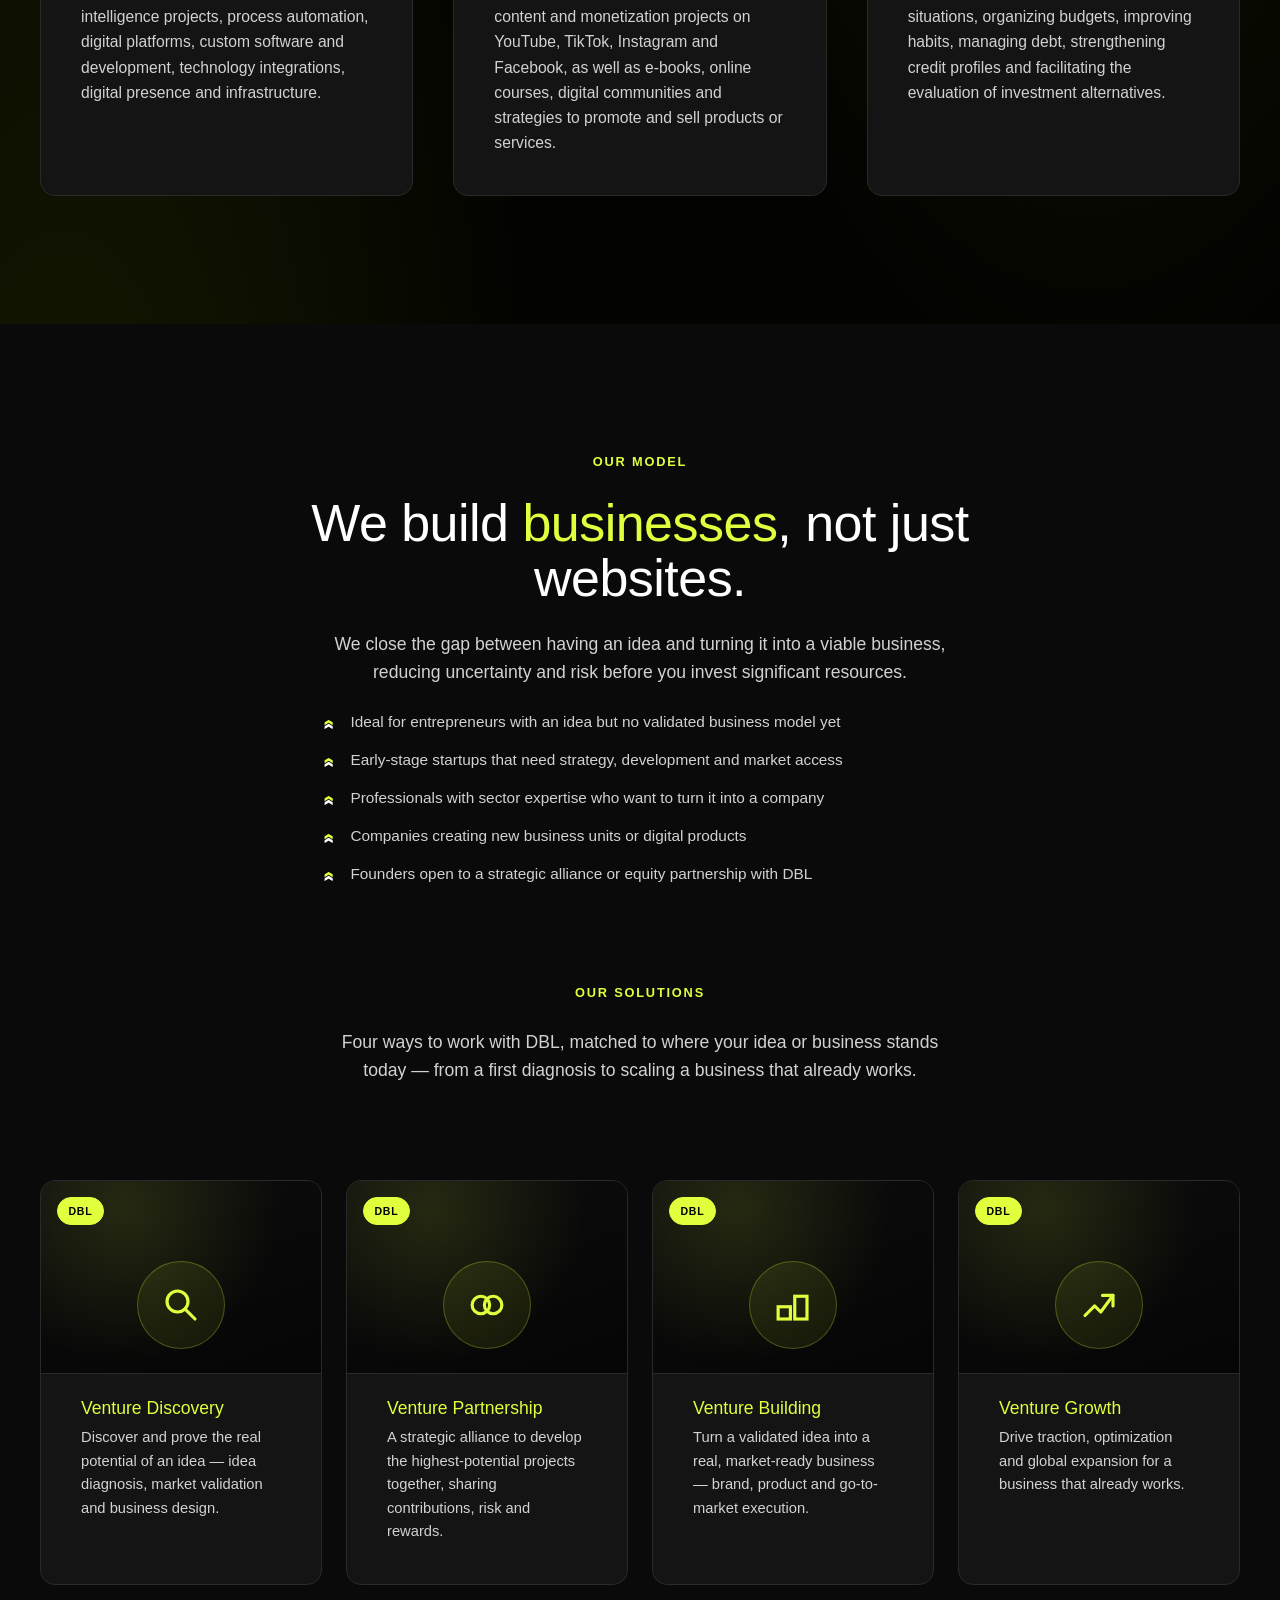
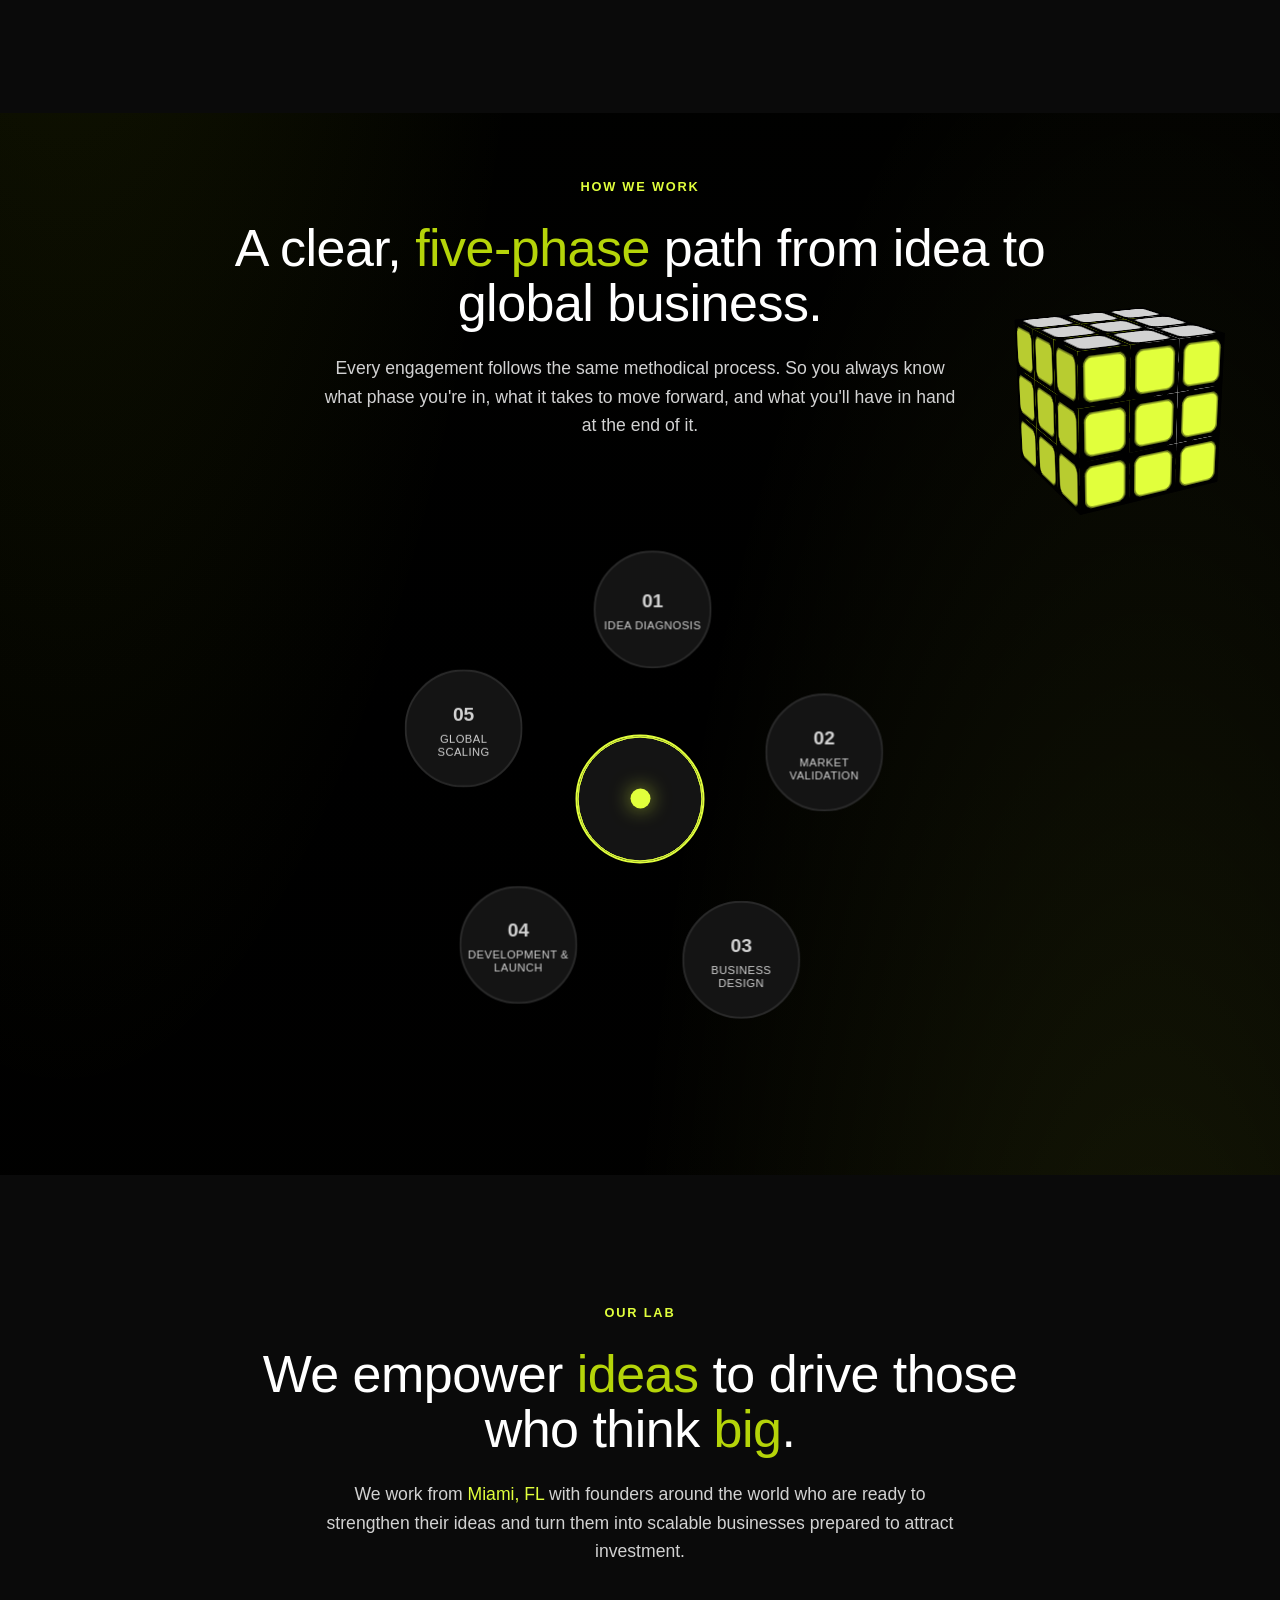
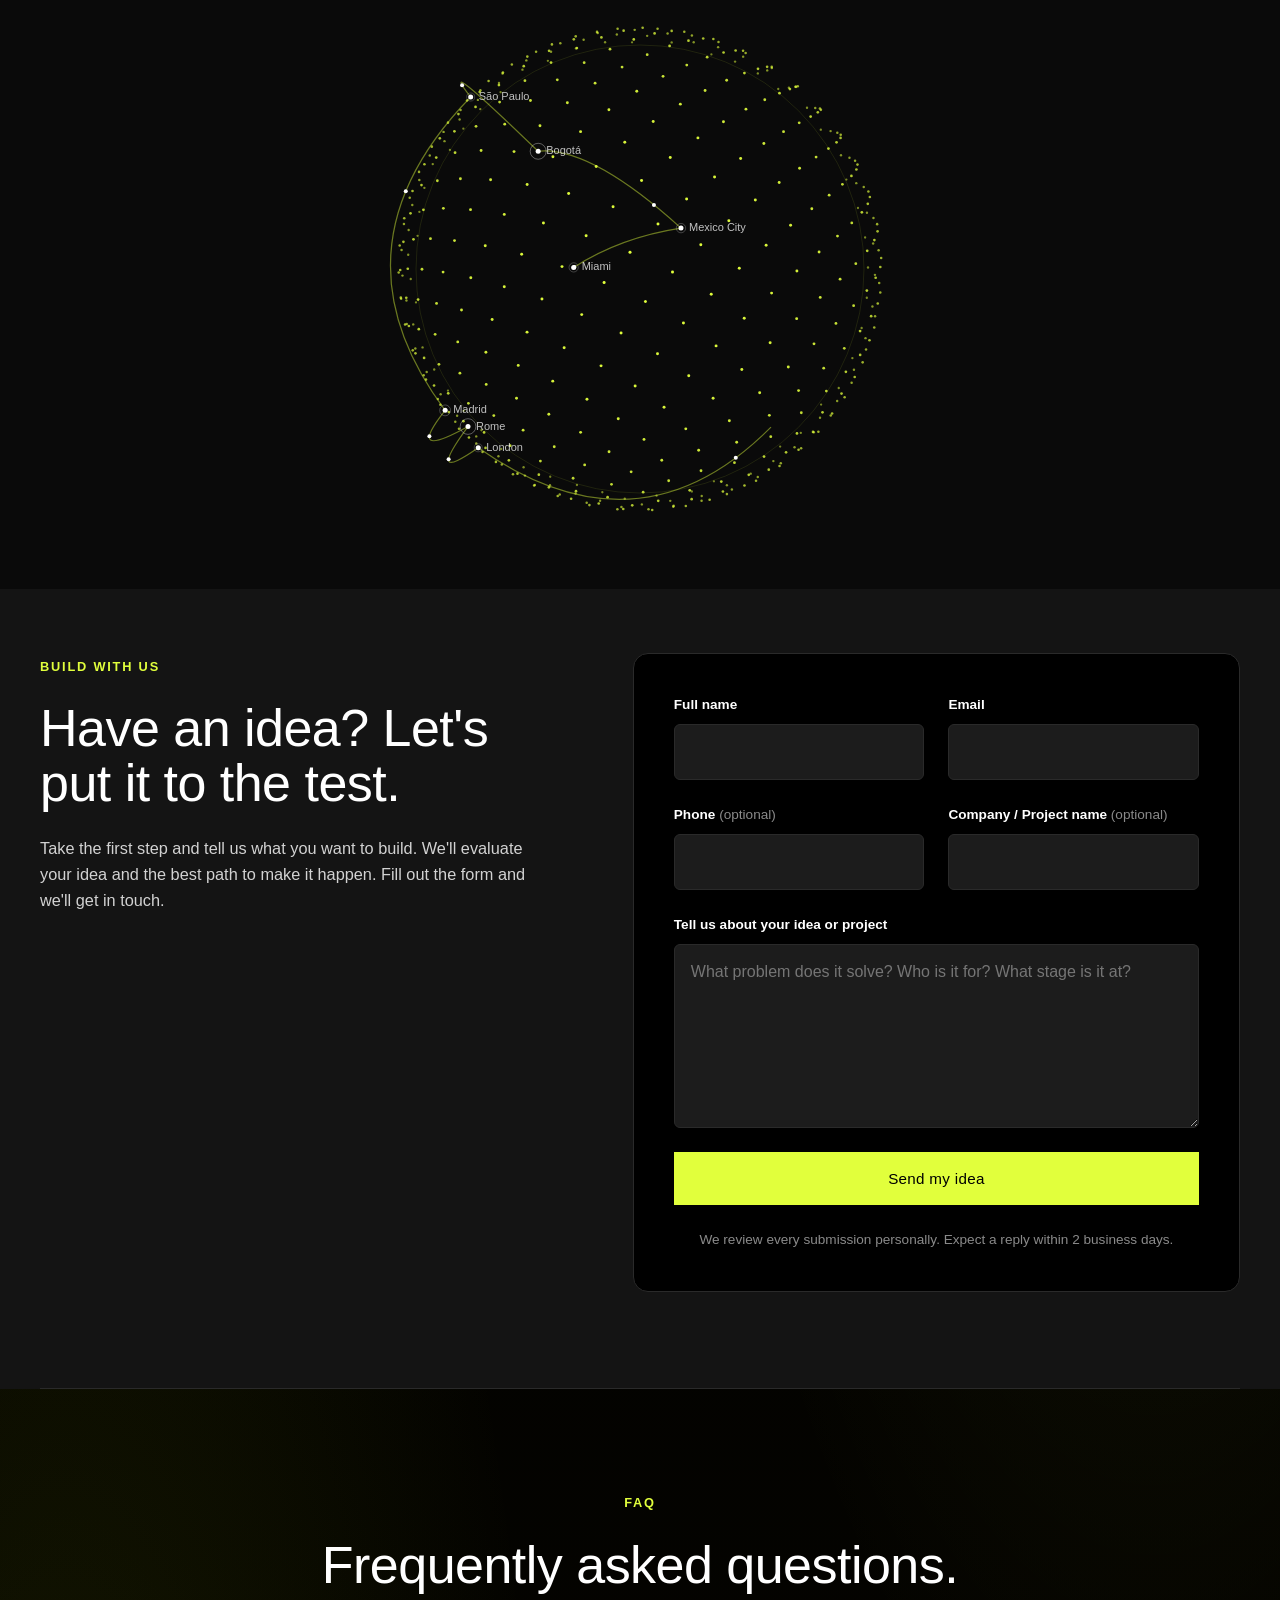
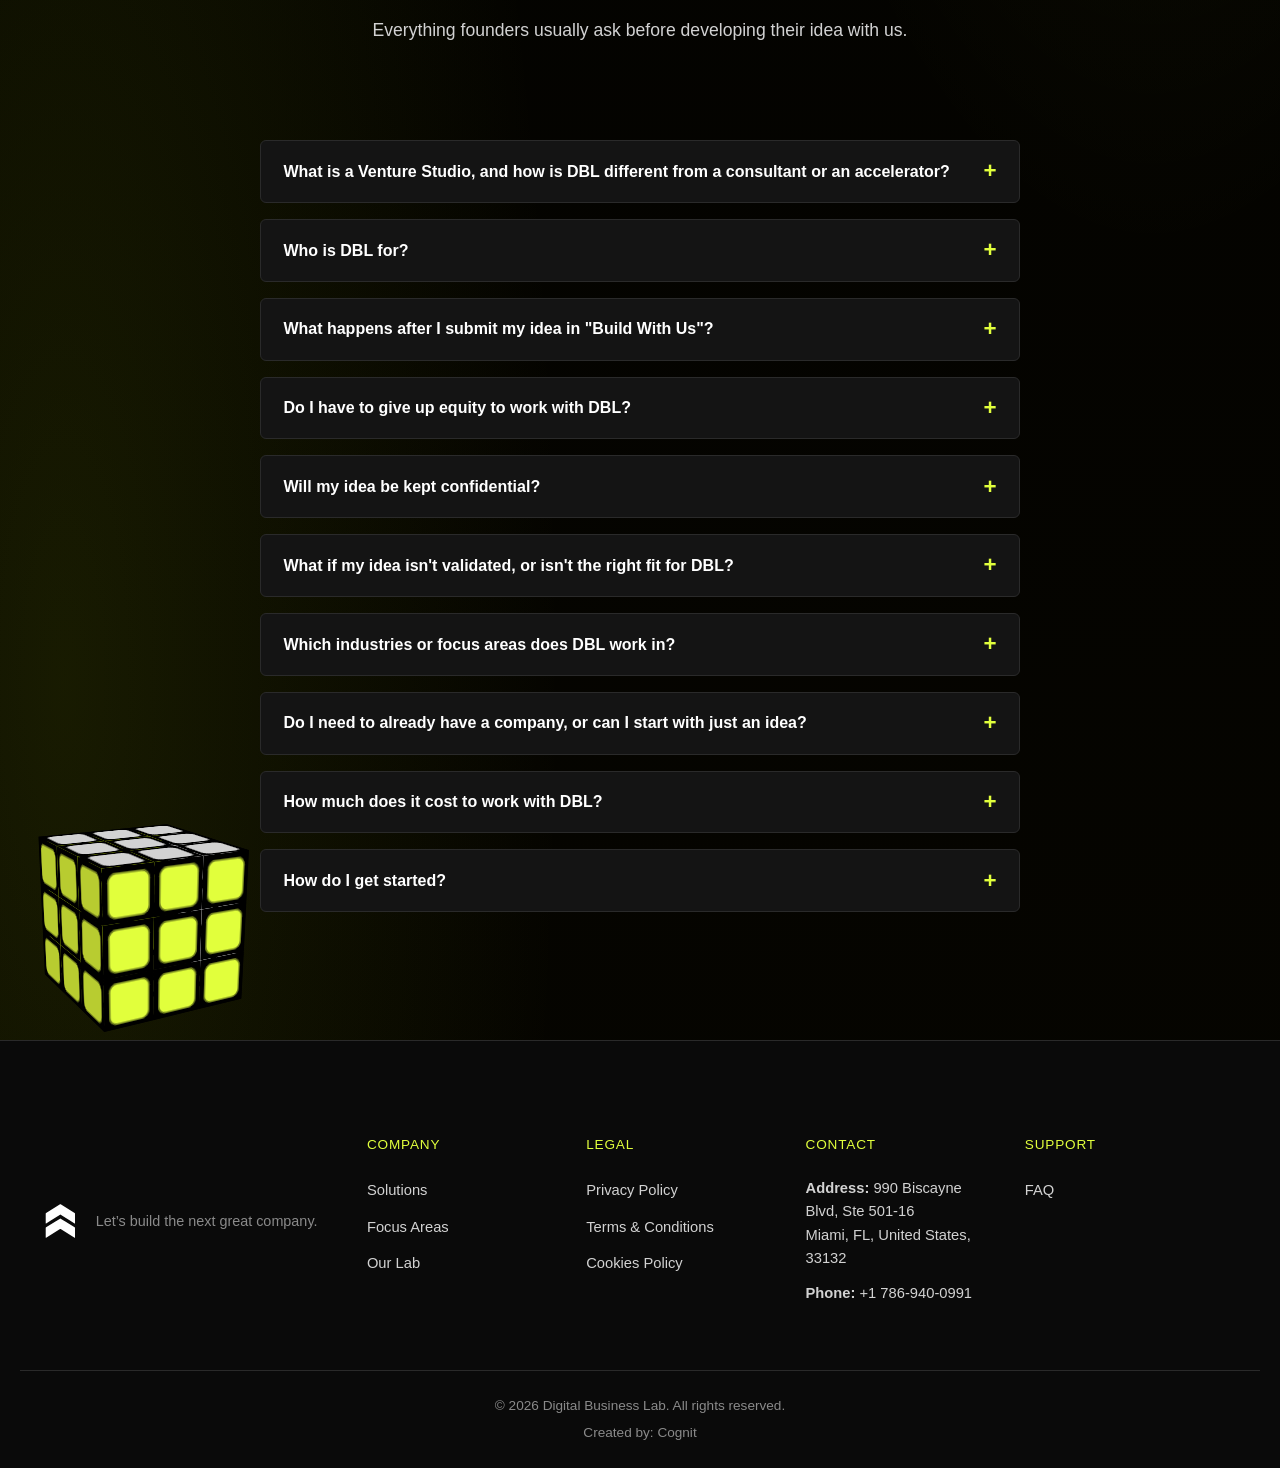
==== commit 5c84856d: "Make the Build With Us form functional with automatic confirmation emails Adds a Vercel serverless f" ====
--- a/index.html
+++ b/index.html
@@ -20,7 +20,7 @@
 
   <link rel="icon" href="data:image/svg+xml,%3Csvg xmlns='http://www.w3.org/2000/svg' viewBox='0 0 100 100'%3E%3Cpath d='M50 15 L85 40 L70 40 L70 85 L30 85 L30 40 L15 40 Z' fill='%23E1FF3C'/%3E%3C/svg%3E">
 
-  <link rel="stylesheet" href="styles.css?v=13">
+  <link rel="stylesheet" href="styles.css?v=14">
   <noscript><style>.reveal { opacity: 1 !important; transform: none !important; } #pageLoader { display: none !important; }</style></noscript>
 </head>
 <body>
@@ -622,17 +622,12 @@
             </p>
           </div>
 
-          <!--
-            SETUP (Formspree/EmailJS pending — see plan): to go live, either
-            1) Formspree: set action="https://formspree.io/f/YOUR_FORM_ID" and remove
-               the JS preventDefault-based simulation in script.js's buildForm handler, or
-            2) EmailJS: keep action="#", call emailjs.sendForm(serviceID, templateID, this)
-               inside the same submit handler.
-            Either way, the backend must apply rate-limiting (max 5 submissions/IP/hour)
-            and server-side validation — this frontend form alone is not sufficient.
-          -->
+          <!-- Submits to /api/contact (see that file for the Resend API key
+               setup required in Vercel's project environment variables). -->
           <form class="build__form reveal" id="buildForm" action="#" method="post" novalidate
-                data-success-text="Thank you — we&rsquo;ll be in touch soon">
+                data-sending-text="Sending&hellip;"
+                data-success-text="Thank you — we&rsquo;ll be in touch soon"
+                data-error-text="Something went wrong — please try again or email us directly.">
             <!-- Honeypot anti-bot field: hidden from real users via CSS, invisible to
                  screen readers via aria-hidden + tabindex, but bots that auto-fill every
                  field will trip it. script.js silently drops submissions where this is filled. -->
@@ -932,7 +927,7 @@
     <button type="button" class="btn btn--primary" id="cookieAccept">Got it</button>
   </div>
 
-  <script src="script.js?v=9"></script>
+  <script src="script.js?v=10"></script>
 
   <!--
   +------------------------------------------+
--- a/styles.css
+++ b/styles.css
@@ -1165,6 +1165,8 @@
 
 .form-note { color: var(--color-text-faint); font-size: 0.85rem; text-align: center; }
 
+.form-note--error { color: #e05252; }
+
 .contact-info {
   display: grid;
   grid-template-columns: repeat(3, 1fr);
